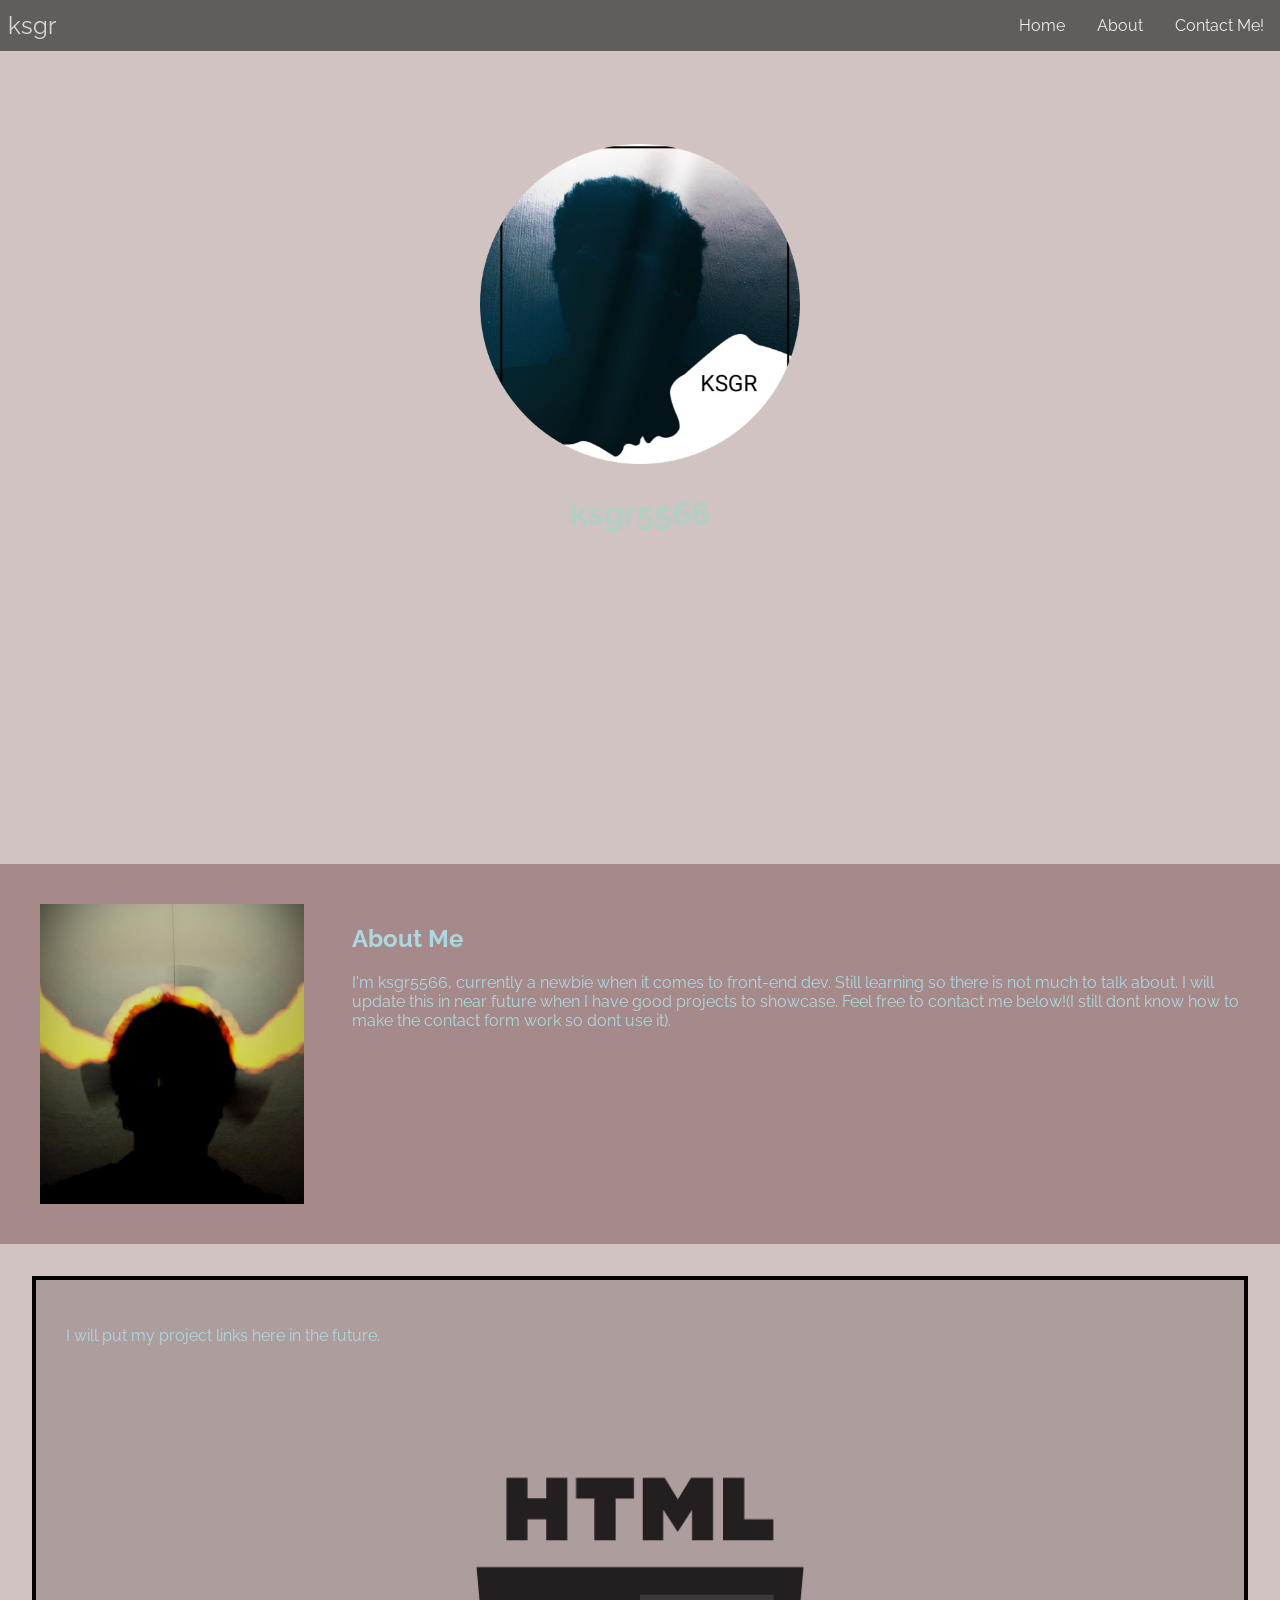
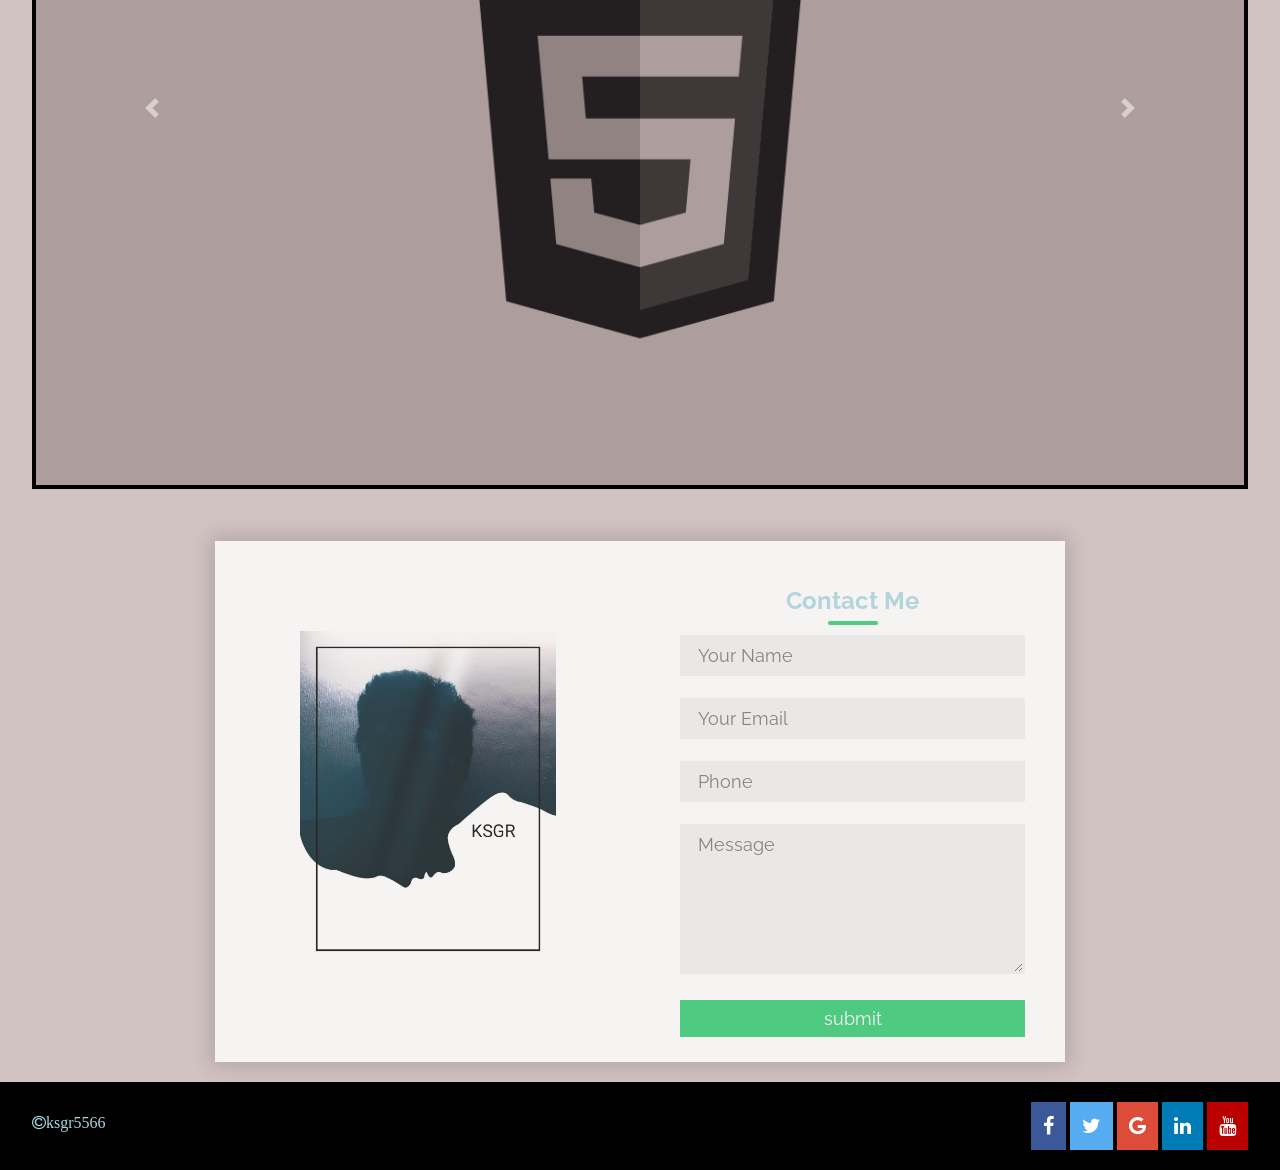
==== index.html @ d41afb36 "Rename project.html to index.html" ====
<!DOCTYPE html>
<html lang="en">
    <head>
        <title>ksgr5566</title>
        <meta http-equiv="content-type" content="text/html; charset=UTF-8"/>
        <meta name="author" content="ksgr5566"/> 
        <meta name="description" content="Personal Website - ksgr5566"/>
        <meta name="viewport" content="width=device-width, initial-scale=1.0"/>
        <link rel="shortcut icon" href="images\ksgr_logo_circle.png" type="image/png"/>
        <link rel="apple-touch-icon" href="images\ksgr_logo_circle.png" type="image/png"/>

        <link rel="stylesheet" href="https://cdnjs.cloudflare.com/ajax/libs/font-awesome/4.7.0/css/font-awesome.min.css">
        <link rel="stylesheet" href="css\contactform.css"/>
        <link rel="stylesheet" href="css\carousel_bootstrap.css"/>
        <link rel="stylesheet" href="css\style.css"/>
        
        
    </head>


    <body>

    <!--background video-->

        <video autoplay muted loop id="myVideo">
            <source src="animated_baackground.mp4" type="video/mp4">
        </video>

    <!--navigation bar-->

        <nav class="navigation-bar">
            <div class="brand-title">ksgr</div>
            <a href="#" class="toggle-button">
                <span class="bar"></span>
                <span class="bar"></span>
                <span class="bar"></span>
            </a>
            <div class="navbar-links">
                <ul>
                    <li><a href="#home-page">Home</a></li>
                    <li><a href="#about">About</a></li>
                    <li><a href="#contact">Contact Me!</a></li>
                </ul>
            </div>
        </nav>


    <!--home page-->  

        <div id="home-page">  
            <img src="images\ksgr_logo_circle.png"/>
            <div><h1>ksgr5566</h1></div>
        </div>


    <!--about part-->

        <section id="about">
            <img src="images\ksgr_pic-2.jpeg"/>
            <aside>
                <h2>About Me</h2>
                <p>I'm ksgr5566, currently a newbie when it comes to front-end dev. Still learning so there is not much to talk about.
                    I will update this in near future when I have good projects to showcase. Feel free to contact me below!(I still dont
                    know how to make the contact form work so dont use it).
                </p>
            </aside>
        </section>


    <!--carousel part-->

        <section id="carousel">
            <p>I will put my project links here in the future.</p>
            <div id="carouselExampleControls" class="carousel">
                <div class="carousel-inner">
                    
                    <div class="carousel-item active">
                        <img class="carousel-img" alt="First slide" src="images\html5_logo.png">
                    </div>
                    
                    <div class="carousel-item">
                        <img class="carousel-img" alt="Second slide" src="images\css3_logo.png">
                    </div>
                    
                    <div class="carousel-item">
                        <img class="carousel-img" alt="Third slide" src="images\js_logo.png">
                    </div>

                </div>
                
                <a id="carouselPrev" class="carousel-control-prev" href="#carouselExampleControls" role="button">
                    <span class="carousel-control-prev-icon" aria-hidden="true"></span>
                    <span class="sr-only">Previous</span>
                </a>
                <a id="carouselNext" class="carousel-control-next" href="#carouselExampleControls" role="button">
                    <span class="carousel-control-next-icon" aria-hidden="true"></span>
                    <span class="sr-only">Next</span>
                </a>

            </div>
        </section>


    <!--Contact Form-->

        <div class="container" id="contact">
            <div class="contact-box">
                <div class="left"><img src="images\ksgr_log.jpeg"/></div>
                <form class="right">
                    <h2>Contact Me</h2>
                    <input type="text" class="field" placeholder="Your Name">
                    <input type="email" class="field" placeholder="Your Email">
                    <input type="tel" class="field" placeholder="Phone">
                    <textarea placeholder="Message" class="field"></textarea>
                    <input type="submit" class="btn" value="submit">
                </form>
            </div>
        </div>


    <!--Sticky Footer-->

        <footer class="icon-bar">
            <i class="fa fa-copyright" aria-hidden="true">ksgr5566</i>
            <div>
                <a href="https://www.facebook.com/" class="facebook" target="_blank"><i class="fa fa-facebook"></i></a> 
                <a href="https://www.twitter.com/" class="twitter" target="_blank"><i class="fa fa-twitter"></i></a> 
                <a href="https://www.google.com/" class="google" target="_blank"><i class="fa fa-google"></i></a> 
                <a href="https://www.linkedin.com/" class="linkedin" target="_blank"><i class="fa fa-linkedin"></i></a>
                <a href="https://www.youtube.com/" class="youtube" target="_blank"><i class="fa fa-youtube"></i></a>
            </div>
        </footer>


        
        <script type="text/javascript" src="js\script.js"></script>
        <script type="text/javascript" src="js\carousel_bootstrap.js"></script>
        
    </body>
</html>
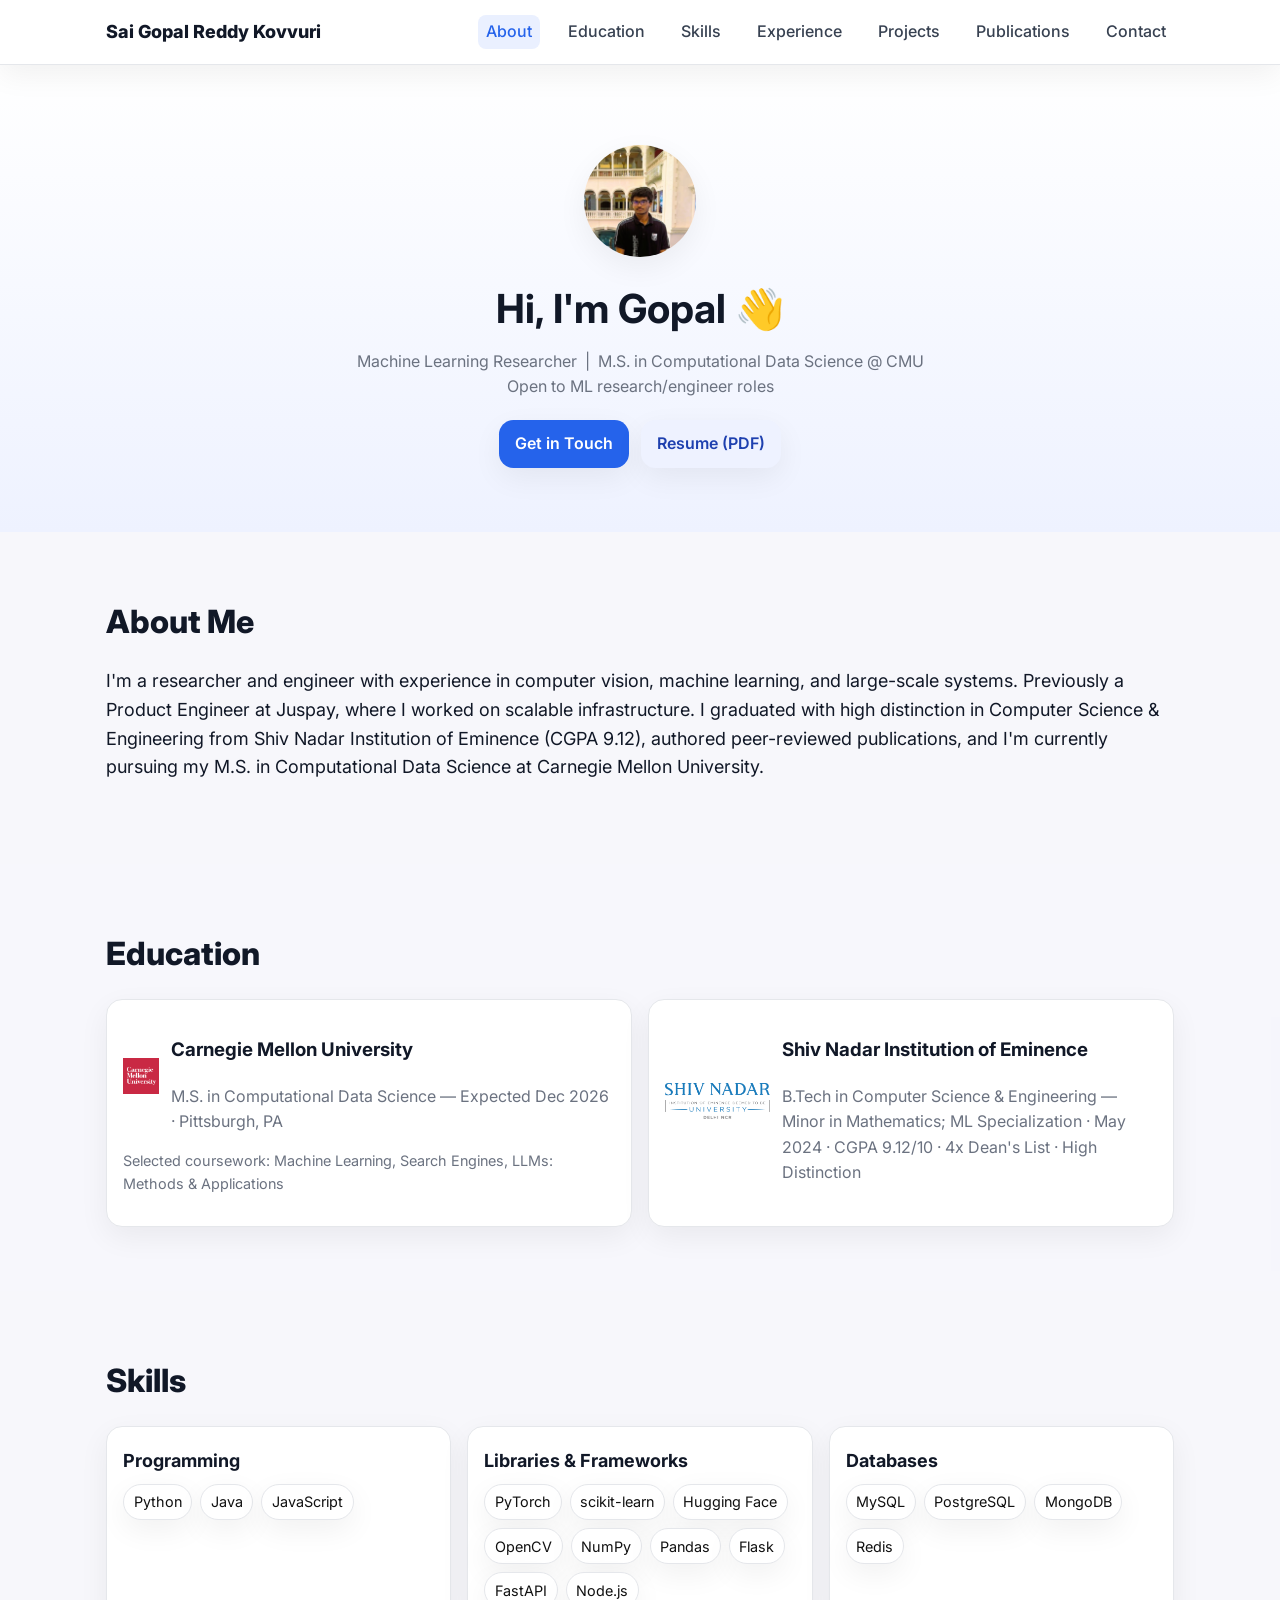
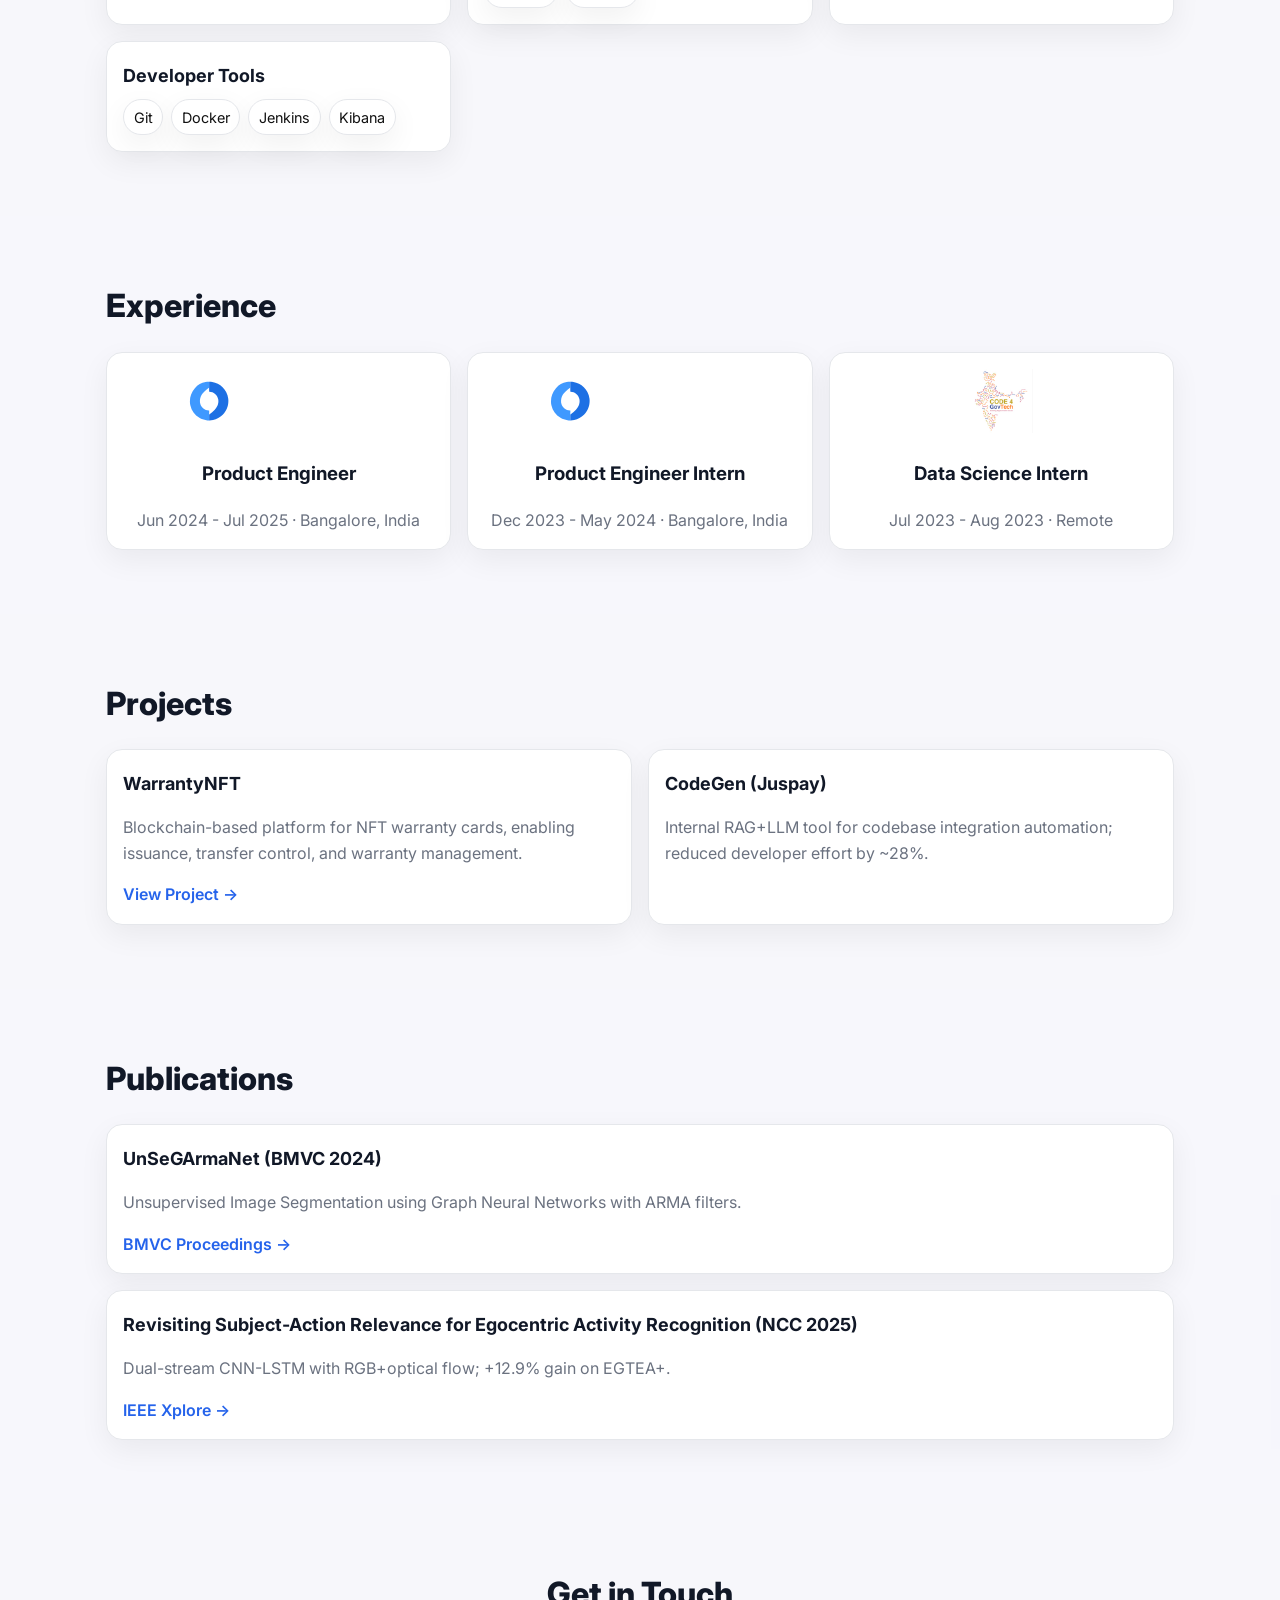
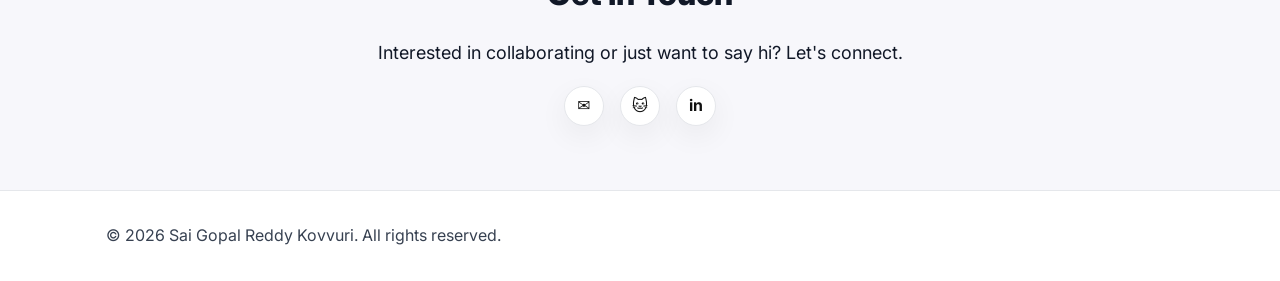
==== commit 05590537: "Init" ====
--- a/index.html
+++ b/index.html
@@ -1,140 +1,220 @@
-<!DOCTYPE html>
+<!doctype html>
 <html lang="en">
-    <head>
-        <title>ksgr5566</title>
-        <meta http-equiv="content-type" content="text/html; charset=UTF-8"/>
-        <meta name="author" content="ksgr5566"/> 
-        <meta name="description" content="Personal Website - ksgr5566"/>
-        <meta name="viewport" content="width=device-width, initial-scale=1.0"/>
-        <link rel="shortcut icon" href="images\ksgr_logo_circle.png" type="image/png"/>
-        <link rel="apple-touch-icon" href="images\ksgr_logo_circle.png" type="image/png"/>
-
-        <link rel="stylesheet" href="https://cdnjs.cloudflare.com/ajax/libs/font-awesome/4.7.0/css/font-awesome.min.css">
-        <link rel="stylesheet" href="css\contactform.css"/>
-        <link rel="stylesheet" href="css\carousel_bootstrap.css"/>
-        <link rel="stylesheet" href="css\style.css"/>
-        
-        
-    </head>
-
-
-    <body>
-
-    <!--background video-->
-
-        <video autoplay muted loop id="myVideo">
-            <source src="animated_baackground.mp4" type="video/mp4">
-        </video>
-
-    <!--navigation bar-->
-
-        <nav class="navigation-bar">
-            <div class="brand-title">ksgr</div>
-            <a href="#" class="toggle-button">
-                <span class="bar"></span>
-                <span class="bar"></span>
-                <span class="bar"></span>
-            </a>
-            <div class="navbar-links">
-                <ul>
-                    <li><a href="#home-page">Home</a></li>
-                    <li><a href="#about">About</a></li>
-                    <li><a href="#contact">Contact Me!</a></li>
-                </ul>
-            </div>
+  <head>
+    <meta charset="utf-8" />
+    <meta name="viewport" content="width=device-width, initial-scale=1" />
+    <title>Sai Gopal Reddy Kovvuri — ML Researcher</title>
+    <meta name="description" content="Portfolio of Sai Gopal Reddy Kovvuri — Machine Learning Researcher at CMU." />
+    <link rel="preconnect" href="https://fonts.googleapis.com">
+    <link rel="preconnect" href="https://fonts.gstatic.com" crossorigin>
+    <link href="https://fonts.googleapis.com/css2?family=Inter:wght@400;500;600;700;800&display=swap" rel="stylesheet">
+    <link rel="stylesheet" href="styles.css" />
+    <script defer src="script.js"></script>
+  </head>
+  <body>
+    <header class="site-header">
+      <div class="container header-inner">
+        <div class="brand">Sai Gopal Reddy Kovvuri</div>
+        <button class="burger" id="burger" aria-label="Toggle navigation" aria-expanded="false">
+          <span></span><span></span><span></span>
+        </button>
+        <nav id="nav" class="nav">
+          <a href="#about" class="nav-link">About</a>
+          <a href="#education" class="nav-link">Education</a>
+          <a href="#skills" class="nav-link">Skills</a>
+          <a href="#experience" class="nav-link">Experience</a>
+          <a href="#projects" class="nav-link">Projects</a>
+          <a href="#publications" class="nav-link">Publications</a>
+          <a href="#contact" class="nav-link">Contact</a>
         </nav>
-
-
-    <!--home page-->  
-
-        <div id="home-page">  
-            <img src="images\ksgr_logo_circle.png"/>
-            <div><h1>ksgr5566</h1></div>
-        </div>
-
-
-    <!--about part-->
-
-        <section id="about">
-            <img src="images\ksgr_pic-2.jpeg"/>
-            <aside>
-                <h2>About Me</h2>
-                <p>I'm ksgr5566, currently a newbie when it comes to front-end dev. Still learning so there is not much to talk about.
-                    I will update this in near future when I have good projects to showcase. Feel free to contact me below!(I still dont
-                    know how to make the contact form work so dont use it).
-                </p>
-            </aside>
-        </section>
-
-
-    <!--carousel part-->
-
-        <section id="carousel">
-            <p>I will put my project links here in the future.</p>
-            <div id="carouselExampleControls" class="carousel">
-                <div class="carousel-inner">
-                    
-                    <div class="carousel-item active">
-                        <img class="carousel-img" alt="First slide" src="images\html5_logo.png">
-                    </div>
-                    
-                    <div class="carousel-item">
-                        <img class="carousel-img" alt="Second slide" src="images\css3_logo.png">
-                    </div>
-                    
-                    <div class="carousel-item">
-                        <img class="carousel-img" alt="Third slide" src="images\js_logo.png">
-                    </div>
-
+      </div>
+    </header>
+
+    <main>
+      <!-- Hero -->
+      <section class="hero">
+        <div class="container hero-inner">
+          <img src="assets/profile.png" alt="Profile photo" class="avatar reveal" />
+          <h1 class="title reveal">Hi, I'm Gopal 👋</h1>
+          <p class="subtitle reveal">
+            Machine Learning Researcher &nbsp;|&nbsp; M.S. in Computational Data Science @ CMU<br />
+            Open to ML research/engineer roles
+          </p>
+          <div class="hero-actions reveal">
+            <a class="btn" href="#contact">Get in Touch</a>
+            <a class="btn btn-ghost" href="assets/resume.pdf" target="_blank" rel="noopener">Resume (PDF)</a>
+          </div>
+        </div>
+      </section>
+
+      <!-- About -->
+      <section id="about" class="section">
+        <div class="container">
+          <h2 class="section-title reveal">About Me</h2>
+          <p class="lead reveal">
+            I'm a researcher and engineer with experience in computer vision, machine learning, and large-scale systems.
+            Previously a Product Engineer at Juspay, where I worked on scalable infrastructure.
+            I graduated with high distinction in Computer Science & Engineering from Shiv Nadar Institution of Eminence (CGPA 9.12),
+            authored peer-reviewed publications, and I'm currently pursuing my M.S. in Computational Data Science at Carnegie Mellon University.
+          </p>
+        </div>
+      </section>
+
+      <!-- Education -->
+      <section id="education" class="section alt">
+        <div class="container">
+          <h2 class="section-title reveal">Education</h2>
+          <div class="grid two reveal">
+            <div class="card">
+              <div class="card-head with-logo">
+                <img class="logo" src="assets/cmu-logo.png" alt="Carnegie Mellon University logo" />
+                <div>
+                  <h3>Carnegie Mellon University</h3>
+                  <div class="muted">M.S. in Computational Data Science — Expected Dec 2026 · Pittsburgh, PA</div>
                 </div>
-                
-                <a id="carouselPrev" class="carousel-control-prev" href="#carouselExampleControls" role="button">
-                    <span class="carousel-control-prev-icon" aria-hidden="true"></span>
-                    <span class="sr-only">Previous</span>
-                </a>
-                <a id="carouselNext" class="carousel-control-next" href="#carouselExampleControls" role="button">
-                    <span class="carousel-control-next-icon" aria-hidden="true"></span>
-                    <span class="sr-only">Next</span>
-                </a>
-
-            </div>
-        </section>
-
-
-    <!--Contact Form-->
-
-        <div class="container" id="contact">
-            <div class="contact-box">
-                <div class="left"><img src="images\ksgr_log.jpeg"/></div>
-                <form class="right">
-                    <h2>Contact Me</h2>
-                    <input type="text" class="field" placeholder="Your Name">
-                    <input type="email" class="field" placeholder="Your Email">
-                    <input type="tel" class="field" placeholder="Phone">
-                    <textarea placeholder="Message" class="field"></textarea>
-                    <input type="submit" class="btn" value="submit">
-                </form>
-            </div>
-        </div>
-
-
-    <!--Sticky Footer-->
-
-        <footer class="icon-bar">
-            <i class="fa fa-copyright" aria-hidden="true">ksgr5566</i>
-            <div>
-                <a href="https://www.facebook.com/" class="facebook" target="_blank"><i class="fa fa-facebook"></i></a> 
-                <a href="https://www.twitter.com/" class="twitter" target="_blank"><i class="fa fa-twitter"></i></a> 
-                <a href="https://www.google.com/" class="google" target="_blank"><i class="fa fa-google"></i></a> 
-                <a href="https://www.linkedin.com/" class="linkedin" target="_blank"><i class="fa fa-linkedin"></i></a>
-                <a href="https://www.youtube.com/" class="youtube" target="_blank"><i class="fa fa-youtube"></i></a>
-            </div>
-        </footer>
-
-
-        
-        <script type="text/javascript" src="js\script.js"></script>
-        <script type="text/javascript" src="js\carousel_bootstrap.js"></script>
-        
-    </body>
+              </div>
+              <p class="muted small">Selected coursework: Machine Learning, Search Engines, LLMs: Methods & Applications</p>
+            </div>
+
+            <div class="card">
+              <div class="card-head with-logo">
+                <img class="logo" src="assets/snu-logo.png" alt="Shiv Nadar Institution of Eminence logo" />
+                <div>
+                  <h3>Shiv Nadar Institution of Eminence</h3>
+                  <div class="muted">B.Tech in Computer Science & Engineering — Minor in Mathematics; ML Specialization · May 2024 · CGPA 9.12/10 · 4x Dean's List · High Distinction</div>
+                </div>
+              </div>
+            </div>
+          </div>
+        </div>
+      </section>
+
+      <!-- Skills -->
+      <section id="skills" class="section">
+        <div class="container">
+          <h2 class="section-title reveal">Skills</h2>
+          <div class="grid three reveal">
+            <div class="card">
+              <h3 class="card-title">Programming</h3>
+              <div class="badges">
+                <span class="badge">Python</span>
+                <span class="badge">Java</span>
+                <span class="badge">JavaScript</span>
+              </div>
+            </div>
+            <div class="card">
+              <h3 class="card-title">Libraries & Frameworks</h3>
+              <div class="badges">
+                <span class="badge">PyTorch</span>
+                <span class="badge">scikit-learn</span>
+                <span class="badge">Hugging Face</span>
+                <span class="badge">OpenCV</span>
+                <span class="badge">NumPy</span>
+                <span class="badge">Pandas</span>
+                <span class="badge">Flask</span>
+                <span class="badge">FastAPI</span>
+                <span class="badge">Node.js</span>
+              </div>
+            </div>
+            <div class="card">
+              <h3 class="card-title">Databases</h3>
+              <div class="badges">
+                <span class="badge">MySQL</span>
+                <span class="badge">PostgreSQL</span>
+                <span class="badge">MongoDB</span>
+                <span class="badge">Redis</span>
+              </div>
+            </div>
+            <div class="card">
+              <h3 class="card-title">Developer Tools</h3>
+              <div class="badges">
+                <span class="badge">Git</span>
+                <span class="badge">Docker</span>
+                <span class="badge">Jenkins</span>
+                <span class="badge">Kibana</span>
+              </div>
+            </div>
+          </div>
+        </div>
+      </section>
+
+      <!-- Experience -->
+      <section id="experience" class="section alt">
+        <div class="container">
+          <h2 class="section-title reveal">Experience</h2>
+          <div class="grid three reveal">
+            <div class="card centered">
+              <img class="logo lg" src="assets/juspay-logo.svg" alt="Juspay logo" />
+              <h3>Product Engineer</h3>
+              <div class="muted">Jun 2024 - Jul 2025 · Bangalore, India</div>
+            </div>
+            <div class="card centered">
+              <img class="logo lg" src="assets/juspay-logo.svg" alt="Juspay logo" />
+              <h3>Product Engineer Intern</h3>
+              <div class="muted">Dec 2023 - May 2024 · Bangalore, India</div>
+            </div>
+            <div class="card centered">
+              <img class="logo lg" src="assets/c4gt-logo.jpeg" alt="C4GT logo" />
+              <h3>Data Science Intern</h3>
+              <div class="muted">Jul 2023 - Aug 2023 · Remote</div>
+            </div>
+          </div>
+        </div>
+      </section>
+
+      <!-- Projects -->
+      <section id="projects" class="section">
+        <div class="container">
+          <h2 class="section-title reveal">Projects</h2>
+          <div class="grid two reveal">
+            <div class="card">
+              <h3 class="card-title">WarrantyNFT</h3>
+              <p class="muted">Blockchain-based platform for NFT warranty cards, enabling issuance, transfer control, and warranty management.</p>
+              <a class="link" href="#" target="_blank" rel="noopener">View Project →</a>
+            </div>
+            <div class="card">
+              <h3 class="card-title">CodeGen (Juspay)</h3>
+              <p class="muted">Internal RAG+LLM tool for codebase integration automation; reduced developer effort by ~28%.</p>
+            </div>
+          </div>
+        </div>
+      </section>
+
+      <!-- Publications -->
+      <section id="publications" class="section alt">
+        <div class="container">
+          <h2 class="section-title reveal">Publications</h2>
+          <div class="stack reveal">
+            <div class="card">
+              <h3 class="card-title">UnSeGArmaNet (BMVC 2024)</h3>
+              <p class="muted">Unsupervised Image Segmentation using Graph Neural Networks with ARMA filters.</p>
+              <a class="link" href="https://bmvc2024.org/proceedings/922" target="_blank" rel="noopener">BMVC Proceedings →</a>
+            </div>
+            <div class="card">
+              <h3 class="card-title">Revisiting Subject-Action Relevance for Egocentric Activity Recognition (NCC 2025)</h3>
+              <p class="muted">Dual-stream CNN-LSTM with RGB+optical flow; +12.9% gain on EGTEA+.</p>
+              <a class="link" href="https://ieeexplore.ieee.org/abstract/document/10983639" target="_blank" rel="noopener">IEEE Xplore →</a>
+            </div>
+          </div>
+        </div>
+      </section>
+
+      <!-- Contact -->
+      <section id="contact" class="section">
+        <div class="container centered">
+          <h2 class="section-title reveal">Get in Touch</h2>
+          <p class="lead reveal">Interested in collaborating or just want to say hi? Let's connect.</p>
+          <div class="icons reveal">
+            <a class="icon" href="mailto:saigopak@andrew.cmu.edu" aria-label="Email">✉️</a>
+            <a class="icon" href="https://github.com/ksgr5566" target="_blank" rel="noopener" aria-label="GitHub">🐱</a>
+            <a class="icon" href="https://linkedin.com/in/sai-gopal-reddy-kovvuri" target="_blank" rel="noopener" aria-label="LinkedIn">in</a>
+          </div>
+        </div>
+      </section>
+    </main>
+
+    <footer class="site-footer">
+      <div class="container">© <span id="year"></span> Sai Gopal Reddy Kovvuri. All rights reserved.</div>
+    </footer>
+  </body>
 </html>
--- a/styles.css
+++ b/styles.css
@@ -0,0 +1,129 @@
+/* ---------- Base ---------- */
+:root{
+  --bg: #f7f7fb;
+  --card: #ffffff;
+  --text: #111827;
+  --muted: #6b7280;
+  --brand: #2563eb;
+  --brand-700:#1d4ed8;
+  --border:#e5e7eb;
+  --shadow: 0 10px 30px rgba(2,6,23,.06);
+}
+
+*{box-sizing:border-box}
+html,body{margin:0;padding:0}
+html{scroll-behavior:smooth}
+body{
+  font-family: 'Inter', ui-sans-serif, system-ui, -apple-system, Segoe UI, Roboto, Arial, 'Noto Sans', 'Apple Color Emoji','Segoe UI Emoji';
+  color:var(--text);
+  background:var(--bg);
+  line-height:1.6;
+}
+
+/* ---------- Layout ---------- */
+.container{width:100%;max-width:1100px;margin:0 auto;padding:0 1rem}
+.section{padding:4rem 0}
+.section.alt{background:#f0f4ff2e}
+.section-title{font-size:2rem;font-weight:800;margin:0 0 1.25rem}
+.lead{font-size:1.125rem}
+.small{font-size:.9rem}
+
+/* ---------- Header ---------- */
+.site-header{
+  position:sticky;top:0;z-index:50;
+  background:#fff;border-bottom:1px solid var(--border);box-shadow:var(--shadow)
+}
+.header-inner{display:flex;align-items:center;justify-content:space-between;height:64px}
+.brand{font-weight:800;font-size:1.125rem}
+.nav{display:flex;gap:1.25rem;align-items:center}
+.nav-link{
+  text-decoration:none;color:#374151;font-weight:500;padding:.25rem .5rem;border-radius:.5rem
+}
+.nav-link:hover{color:var(--brand)}
+.nav-link.active{color:var(--brand);background:#eaf0ff}
+
+/* Burger */
+.burger{display:none;flex-direction:column;gap:5px;background:none;border:0;padding:6px;cursor:pointer}
+.burger span{width:22px;height:2px;background:#111;border-radius:2px;display:block}
+
+@media (max-width: 800px){
+  .burger{display:flex}
+  .nav{
+    position:fixed;inset:64px 0 auto 0;background:#fff;border-bottom:1px solid var(--border);
+    display:none;flex-direction:column;padding:1rem
+  }
+  .nav.open{display:flex}
+}
+
+/* ---------- Hero ---------- */
+.hero{
+  background:linear-gradient(180deg,#fff, #eef2ff);
+  padding:5rem 0 4rem;
+  text-align:center;
+}
+.title{font-size:2.5rem;margin:.75rem 0 .5rem}
+.subtitle{color:var(--muted);max-width:680px;margin:0 auto 1.25rem}
+.hero-actions{display:flex;gap:.75rem;justify-content:center;flex-wrap:wrap}
+
+/* ---------- Buttons ---------- */
+.btn{
+  display:inline-flex;align-items:center;justify-content:center;
+  padding:.7rem 1rem;border-radius:.9rem;
+  background:var(--brand);color:#fff;text-decoration:none;font-weight:600;
+  box-shadow:var(--shadow)
+}
+.btn:hover{background:var(--brand-700)}
+.btn-ghost{background:#eef2ff;color:#1e40af}
+.btn-ghost:hover{background:#e0e7ff}
+
+/* ---------- Cards, grids ---------- */
+.card{
+  background:var(--card);border:1px solid var(--border);border-radius:1rem;padding:1rem;
+  box-shadow:var(--shadow)
+}
+.card-head{display:flex;align-items:center;justify-content:space-between;margin-bottom:.75rem}
+.card-title{margin:.25rem 0 .5rem;font-size:1.125rem}
+.with-logo{gap:.75rem}
+.logo{height:36px;width:auto;opacity:.9}
+.logo.lg{height:64px}
+.centered{text-align:center}
+.grid{display:grid;gap:1rem}
+.grid.two{grid-template-columns:repeat(2,minmax(0,1fr))}
+.grid.three{grid-template-columns:repeat(3,minmax(0,1fr))}
+.stack{display:flex;flex-direction:column;gap:1rem}
+
+@media (max-width: 900px){
+  .grid.two{grid-template-columns:1fr}
+  .grid.three{grid-template-columns:1fr}
+}
+
+.badges{display:flex;flex-wrap:wrap;gap:.5rem}
+.badge{
+  border:1px solid var(--border);background:#fff;color:#111;
+  padding:.35rem .6rem;border-radius:999px;font-size:.9rem;box-shadow:var(--shadow)
+}
+
+.link{color:var(--brand);text-decoration:none;font-weight:600}
+.link:hover{text-decoration:underline}
+.muted{color:var(--muted)}
+
+/* ---------- Avatar ---------- */
+.avatar{
+  width:112px;height:112px;border-radius:50%;object-fit:cover;box-shadow:var(--shadow)
+}
+
+/* ---------- Icons (contact) ---------- */
+.icons{display:flex;gap:1rem;justify-content:center}
+.icon{
+  width:40px;height:40px;border-radius:50%;display:inline-flex;align-items:center;justify-content:center;
+  background:#fff;border:1px solid var(--border);text-decoration:none;font-weight:700;color:#111;
+  box-shadow:var(--shadow)
+}
+.icon:hover{background:#f3f4f6}
+
+/* ---------- Footer ---------- */
+.site-footer{padding:2rem 0;border-top:1px solid var(--border);background:#fff;color:#374151}
+
+/* ---------- Reveal on scroll ---------- */
+.reveal{opacity:0;transform:translateY(24px);transition:opacity .6s ease, transform .6s ease}
+.reveal-visible{opacity:1;transform:none}
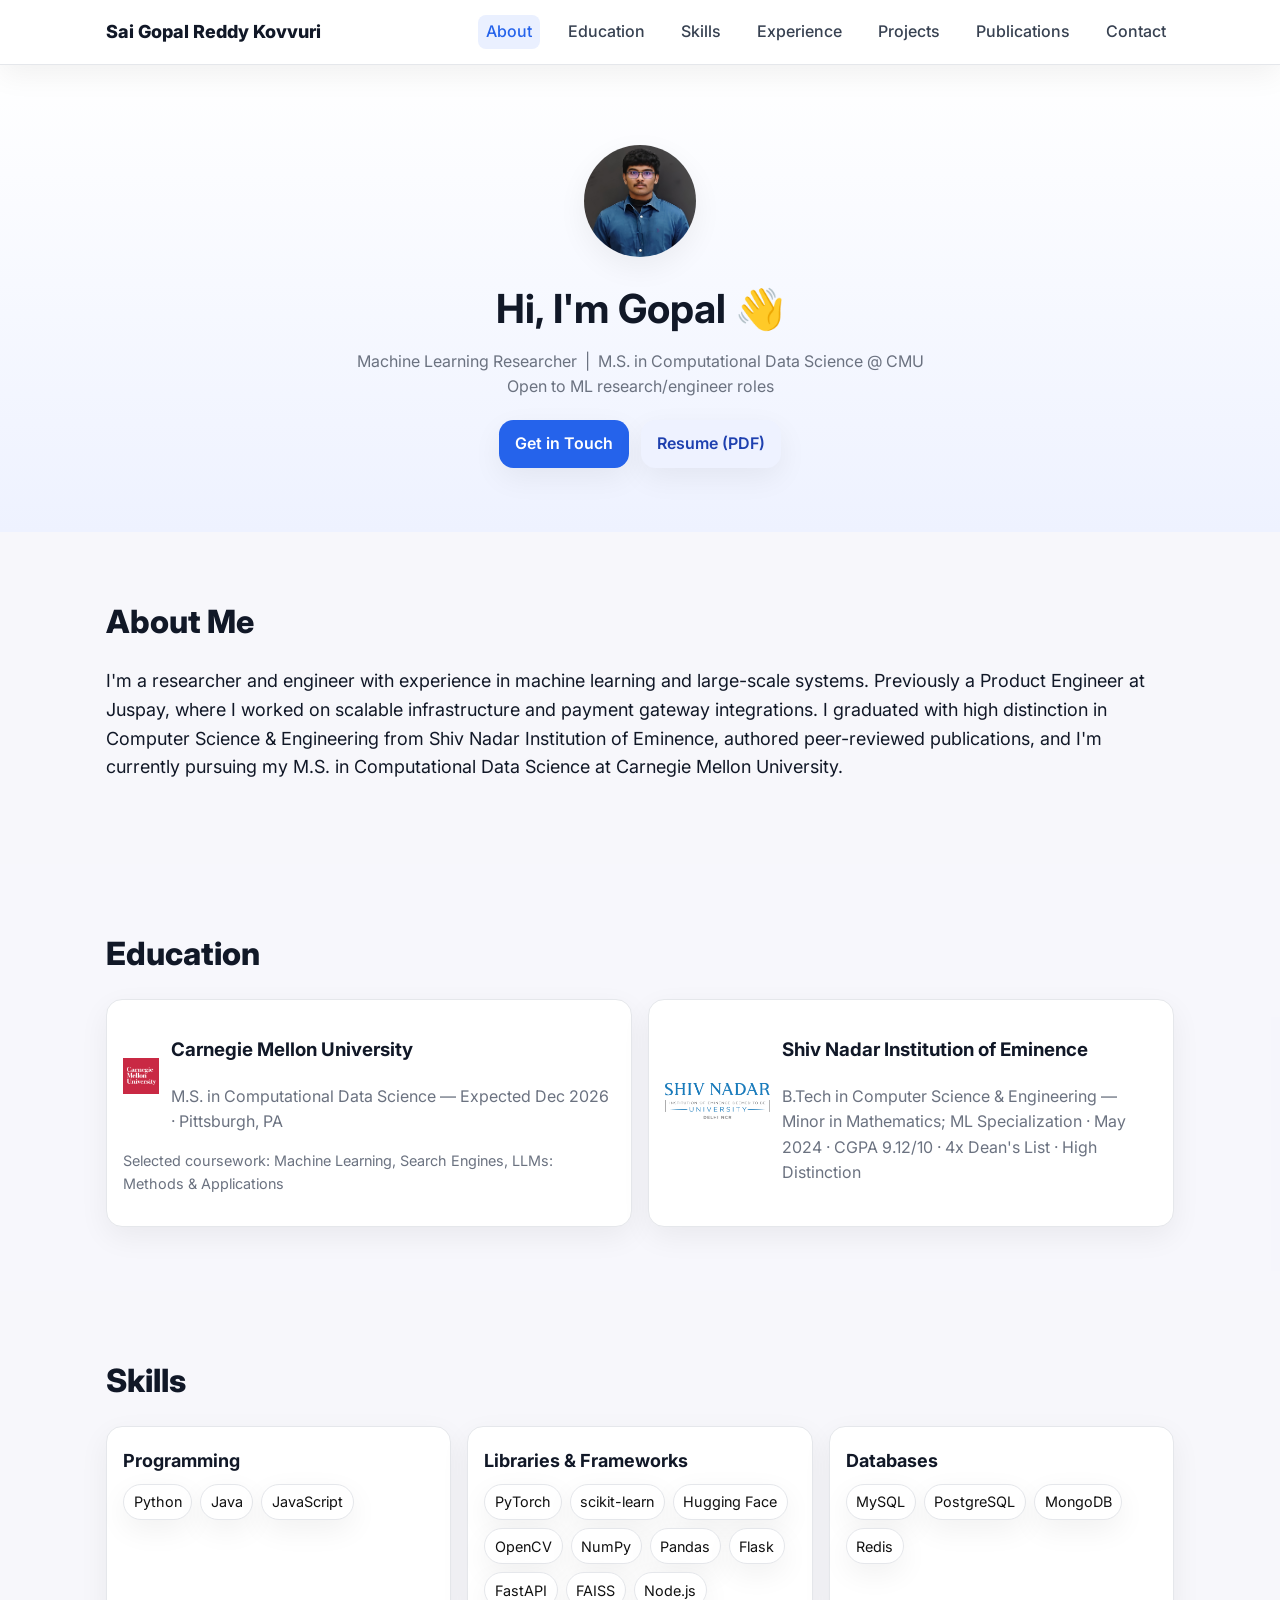
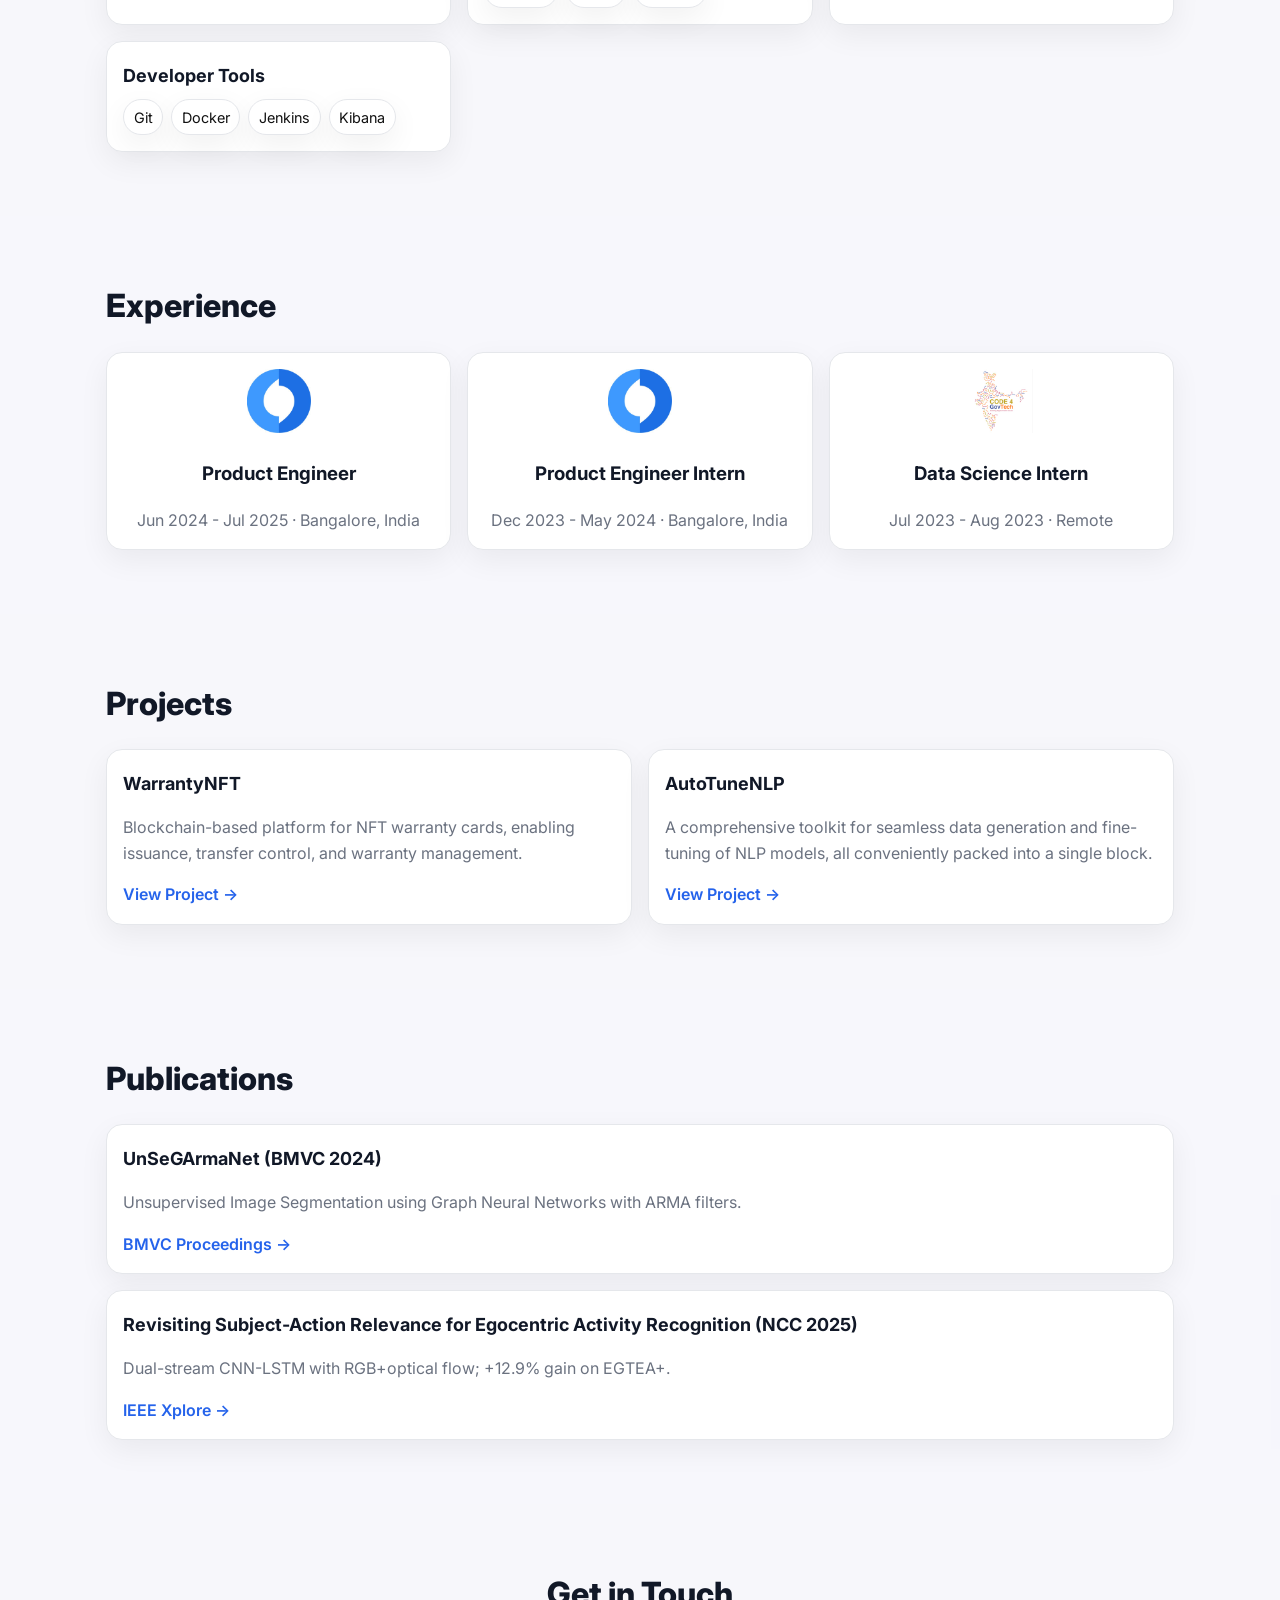
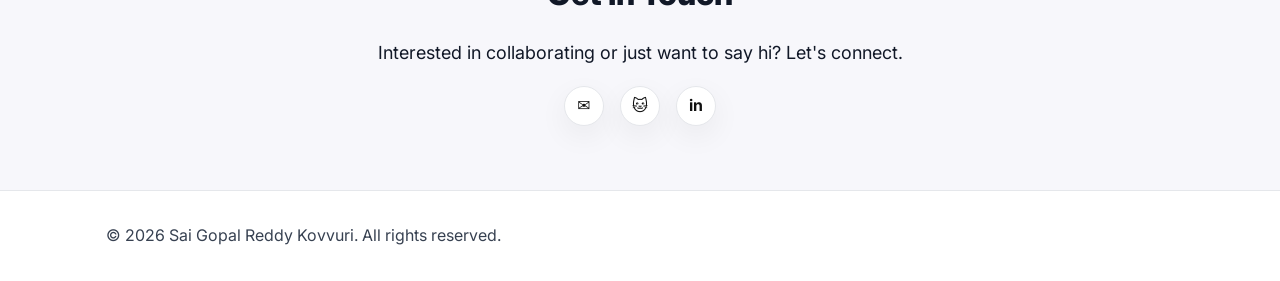
==== commit 38ce15c5: "Init" ====
--- a/index.html
+++ b/index.html
@@ -34,7 +34,7 @@
       <!-- Hero -->
       <section class="hero">
         <div class="container hero-inner">
-          <img src="assets/profile.png" alt="Profile photo" class="avatar reveal" />
+          <img src="assets/profile.jpg" alt="Profile photo" class="avatar reveal" />
           <h1 class="title reveal">Hi, I'm Gopal 👋</h1>
           <p class="subtitle reveal">
             Machine Learning Researcher &nbsp;|&nbsp; M.S. in Computational Data Science @ CMU<br />
@@ -52,9 +52,9 @@
         <div class="container">
           <h2 class="section-title reveal">About Me</h2>
           <p class="lead reveal">
-            I'm a researcher and engineer with experience in computer vision, machine learning, and large-scale systems.
-            Previously a Product Engineer at Juspay, where I worked on scalable infrastructure.
-            I graduated with high distinction in Computer Science & Engineering from Shiv Nadar Institution of Eminence (CGPA 9.12),
+            I'm a researcher and engineer with experience in machine learning and large-scale systems.
+            Previously a Product Engineer at Juspay, where I worked on scalable infrastructure and payment gateway integrations.
+            I graduated with high distinction in Computer Science & Engineering from Shiv Nadar Institution of Eminence,
             authored peer-reviewed publications, and I'm currently pursuing my M.S. in Computational Data Science at Carnegie Mellon University.
           </p>
         </div>
@@ -113,6 +113,7 @@
                 <span class="badge">Pandas</span>
                 <span class="badge">Flask</span>
                 <span class="badge">FastAPI</span>
+                <span class="badge">FAISS</span>
                 <span class="badge">Node.js</span>
               </div>
             </div>
@@ -144,12 +145,12 @@
           <h2 class="section-title reveal">Experience</h2>
           <div class="grid three reveal">
             <div class="card centered">
-              <img class="logo lg" src="assets/juspay-logo.svg" alt="Juspay logo" />
+              <img class="logo lg" src="assets/juspay-logo.jpeg" alt="Juspay logo" />
               <h3>Product Engineer</h3>
               <div class="muted">Jun 2024 - Jul 2025 · Bangalore, India</div>
             </div>
             <div class="card centered">
-              <img class="logo lg" src="assets/juspay-logo.svg" alt="Juspay logo" />
+              <img class="logo lg" src="assets/juspay-logo.jpeg" alt="Juspay logo" />
               <h3>Product Engineer Intern</h3>
               <div class="muted">Dec 2023 - May 2024 · Bangalore, India</div>
             </div>
@@ -170,11 +171,12 @@
             <div class="card">
               <h3 class="card-title">WarrantyNFT</h3>
               <p class="muted">Blockchain-based platform for NFT warranty cards, enabling issuance, transfer control, and warranty management.</p>
-              <a class="link" href="#" target="_blank" rel="noopener">View Project →</a>
-            </div>
-            <div class="card">
-              <h3 class="card-title">CodeGen (Juspay)</h3>
-              <p class="muted">Internal RAG+LLM tool for codebase integration automation; reduced developer effort by ~28%.</p>
+              <a class="link" href="https://github.com/ksgr5566/Warranty-NFT" target="_blank" rel="noopener">View Project →</a>
+            </div>
+            <div class="card">
+              <h3 class="card-title">AutoTuneNLP</h3>
+              <p class="muted">A comprehensive toolkit for seamless data generation and fine-tuning of NLP models, all conveniently packed into a single block.</p>
+              <a class="link" href="https://github.com/ksgr5566/AutoTuneNLP" target="_blank" rel="noopener">View Project →</a>
             </div>
           </div>
         </div>
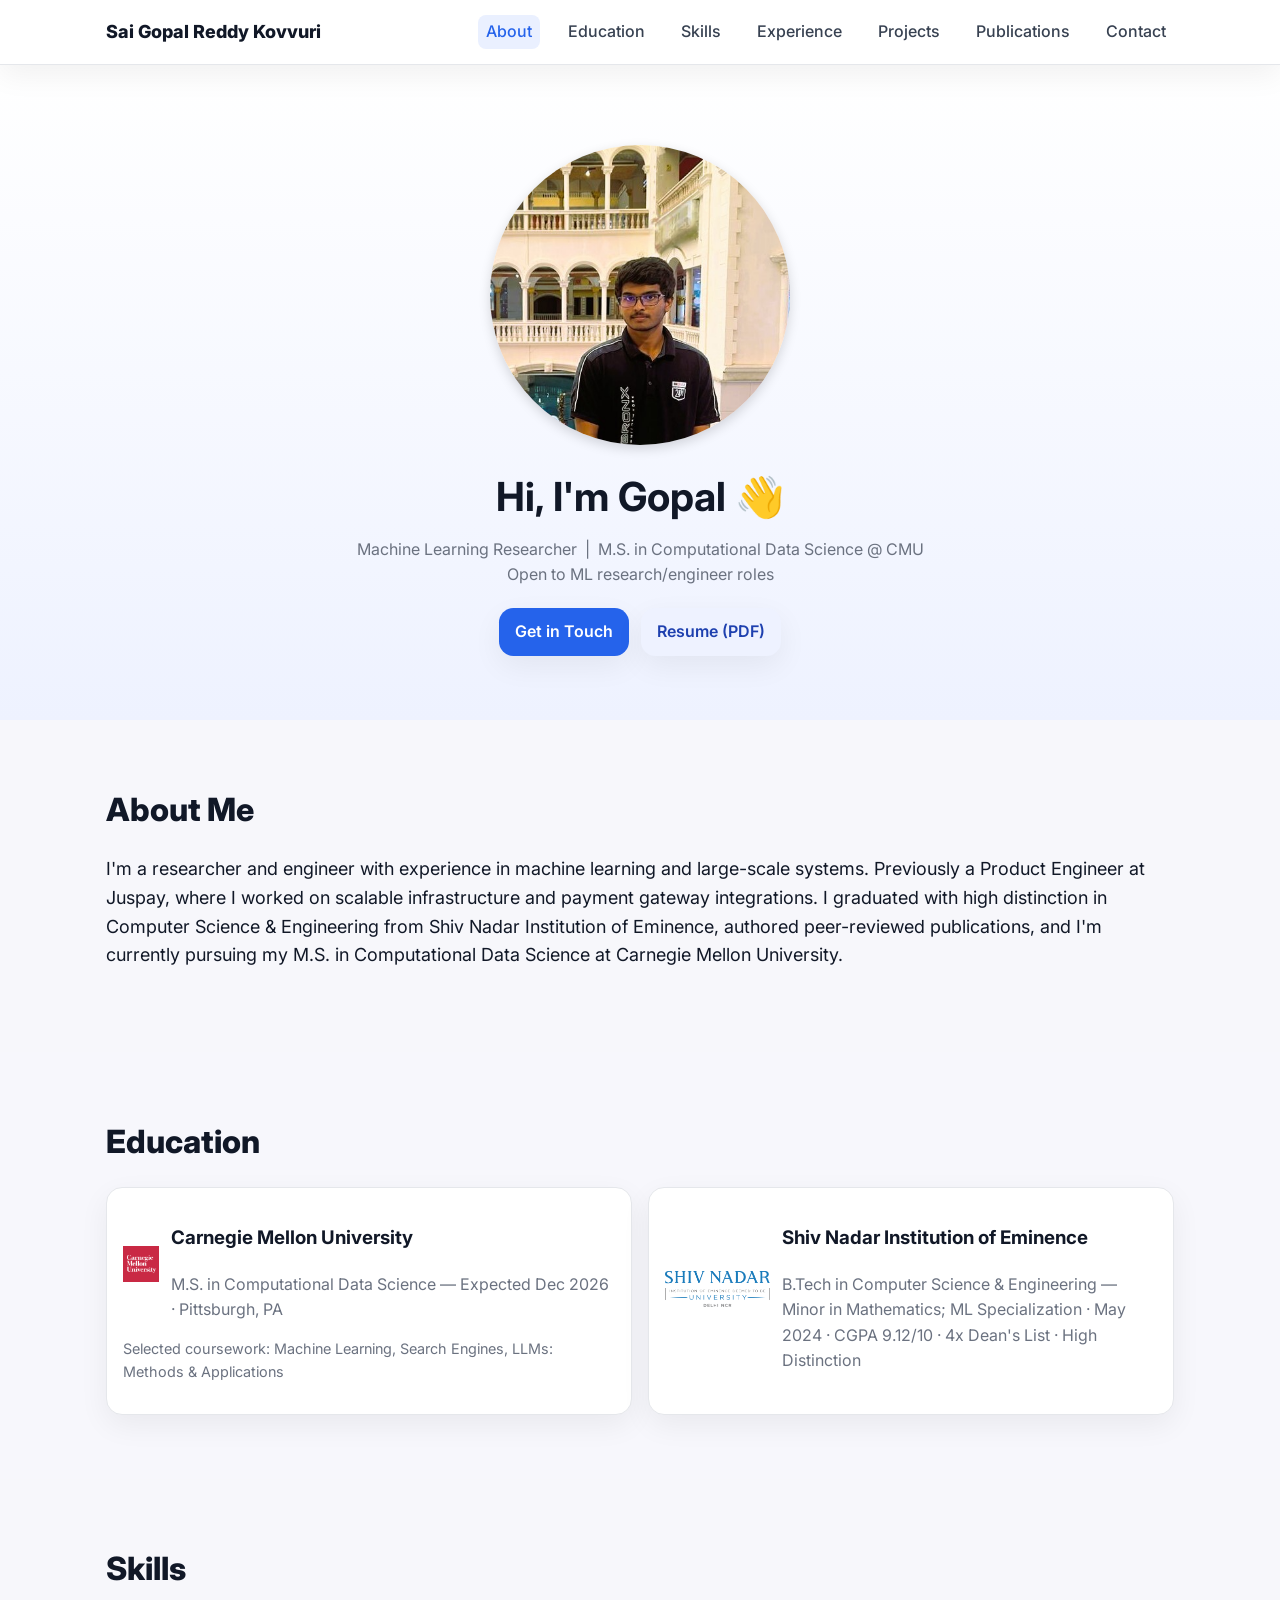
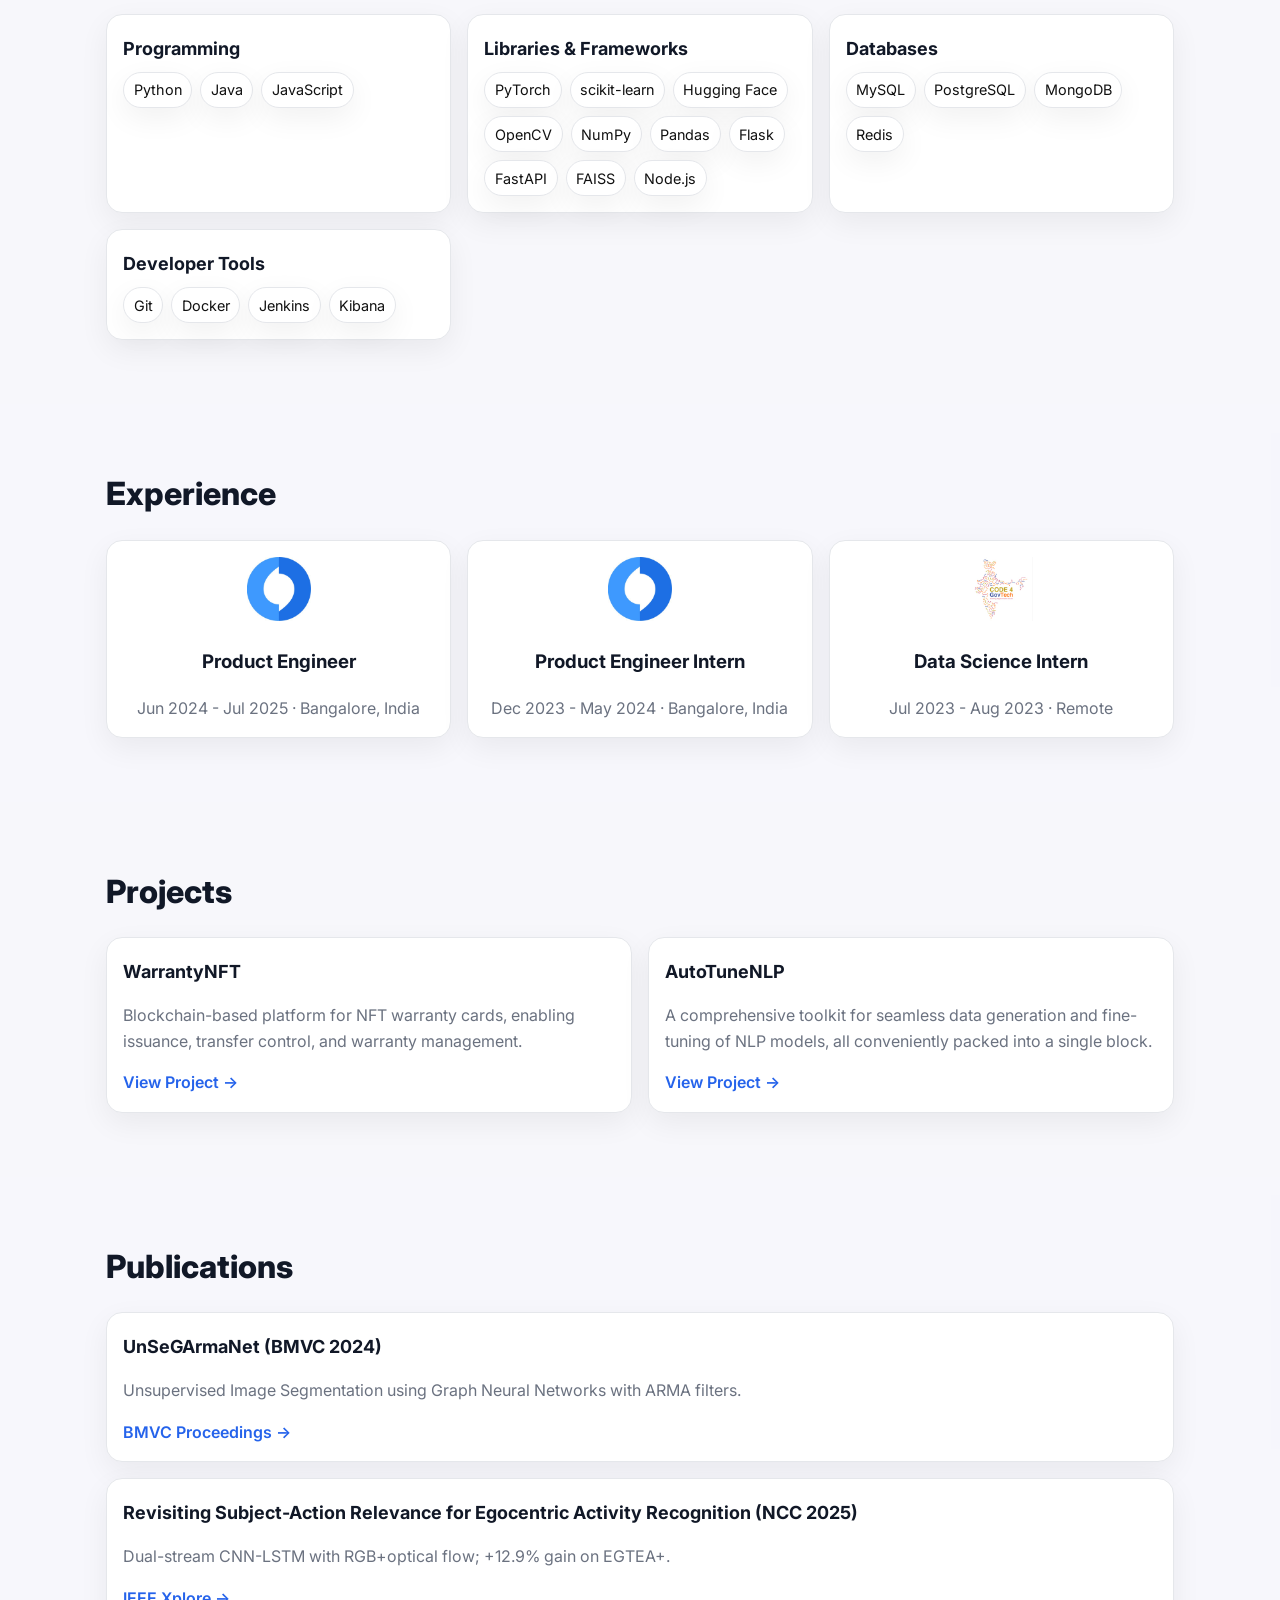
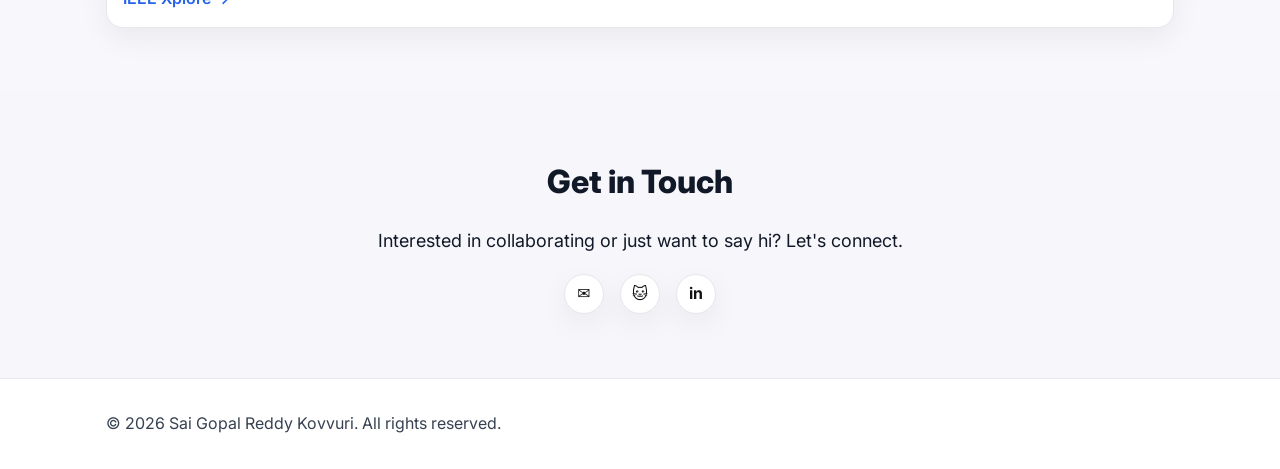
==== commit 9de8251e: "Init" ====
--- a/index.html
+++ b/index.html
@@ -34,7 +34,7 @@
       <!-- Hero -->
       <section class="hero">
         <div class="container hero-inner">
-          <img src="assets/profile.jpg" alt="Profile photo" class="avatar reveal" />
+          <img src="assets/profile.png" alt="Profile photo" class="avatar reveal" />
           <h1 class="title reveal">Hi, I'm Gopal 👋</h1>
           <p class="subtitle reveal">
             Machine Learning Researcher &nbsp;|&nbsp; M.S. in Computational Data Science @ CMU<br />
--- a/styles.css
+++ b/styles.css
@@ -108,8 +108,14 @@
 .muted{color:var(--muted)}
 
 /* ---------- Avatar ---------- */
-.avatar{
-  width:112px;height:112px;border-radius:50%;object-fit:cover;box-shadow:var(--shadow)
+
+
+.avatar {
+  width: 300px;  
+  height: 300px;
+  object-fit: cover; 
+  border-radius: 50%;
+  box-shadow: 0 4px 12px rgba(0,0,0,0.15);
 }
 
 /* ---------- Icons (contact) ---------- */
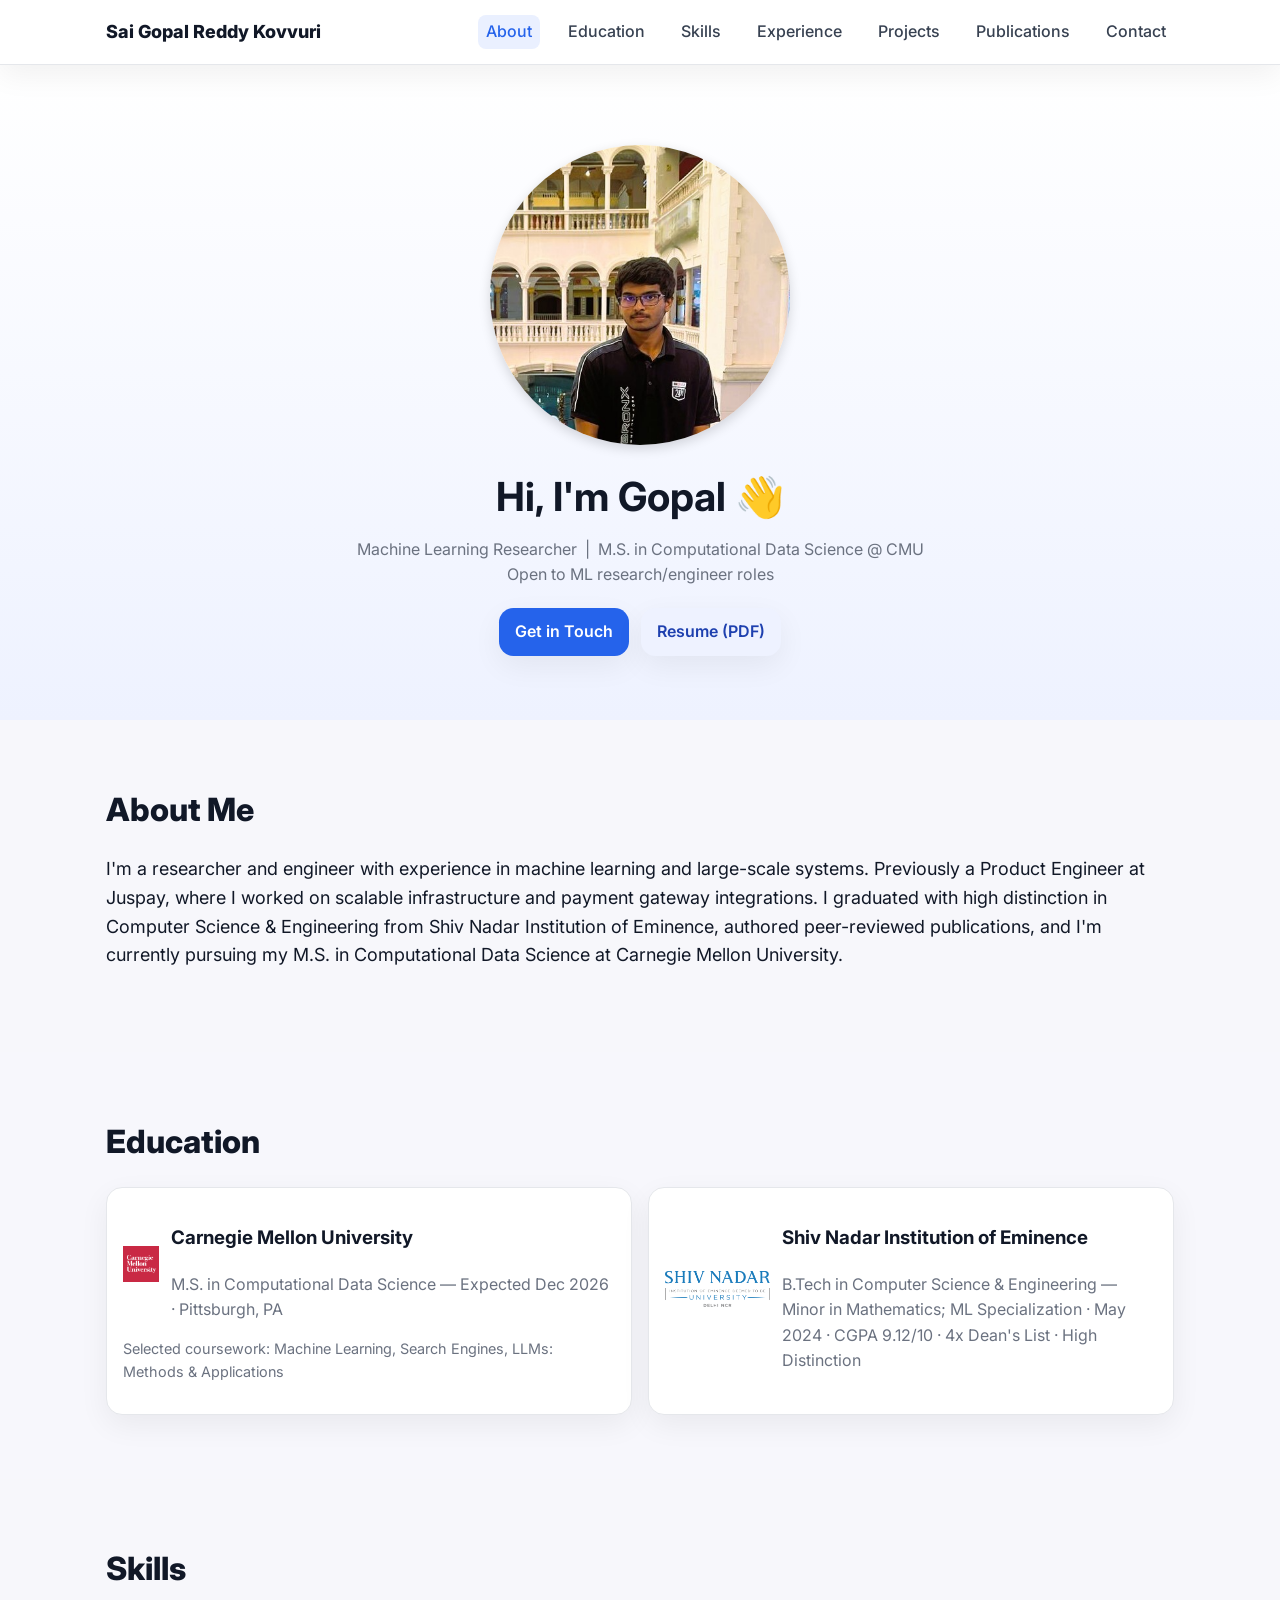
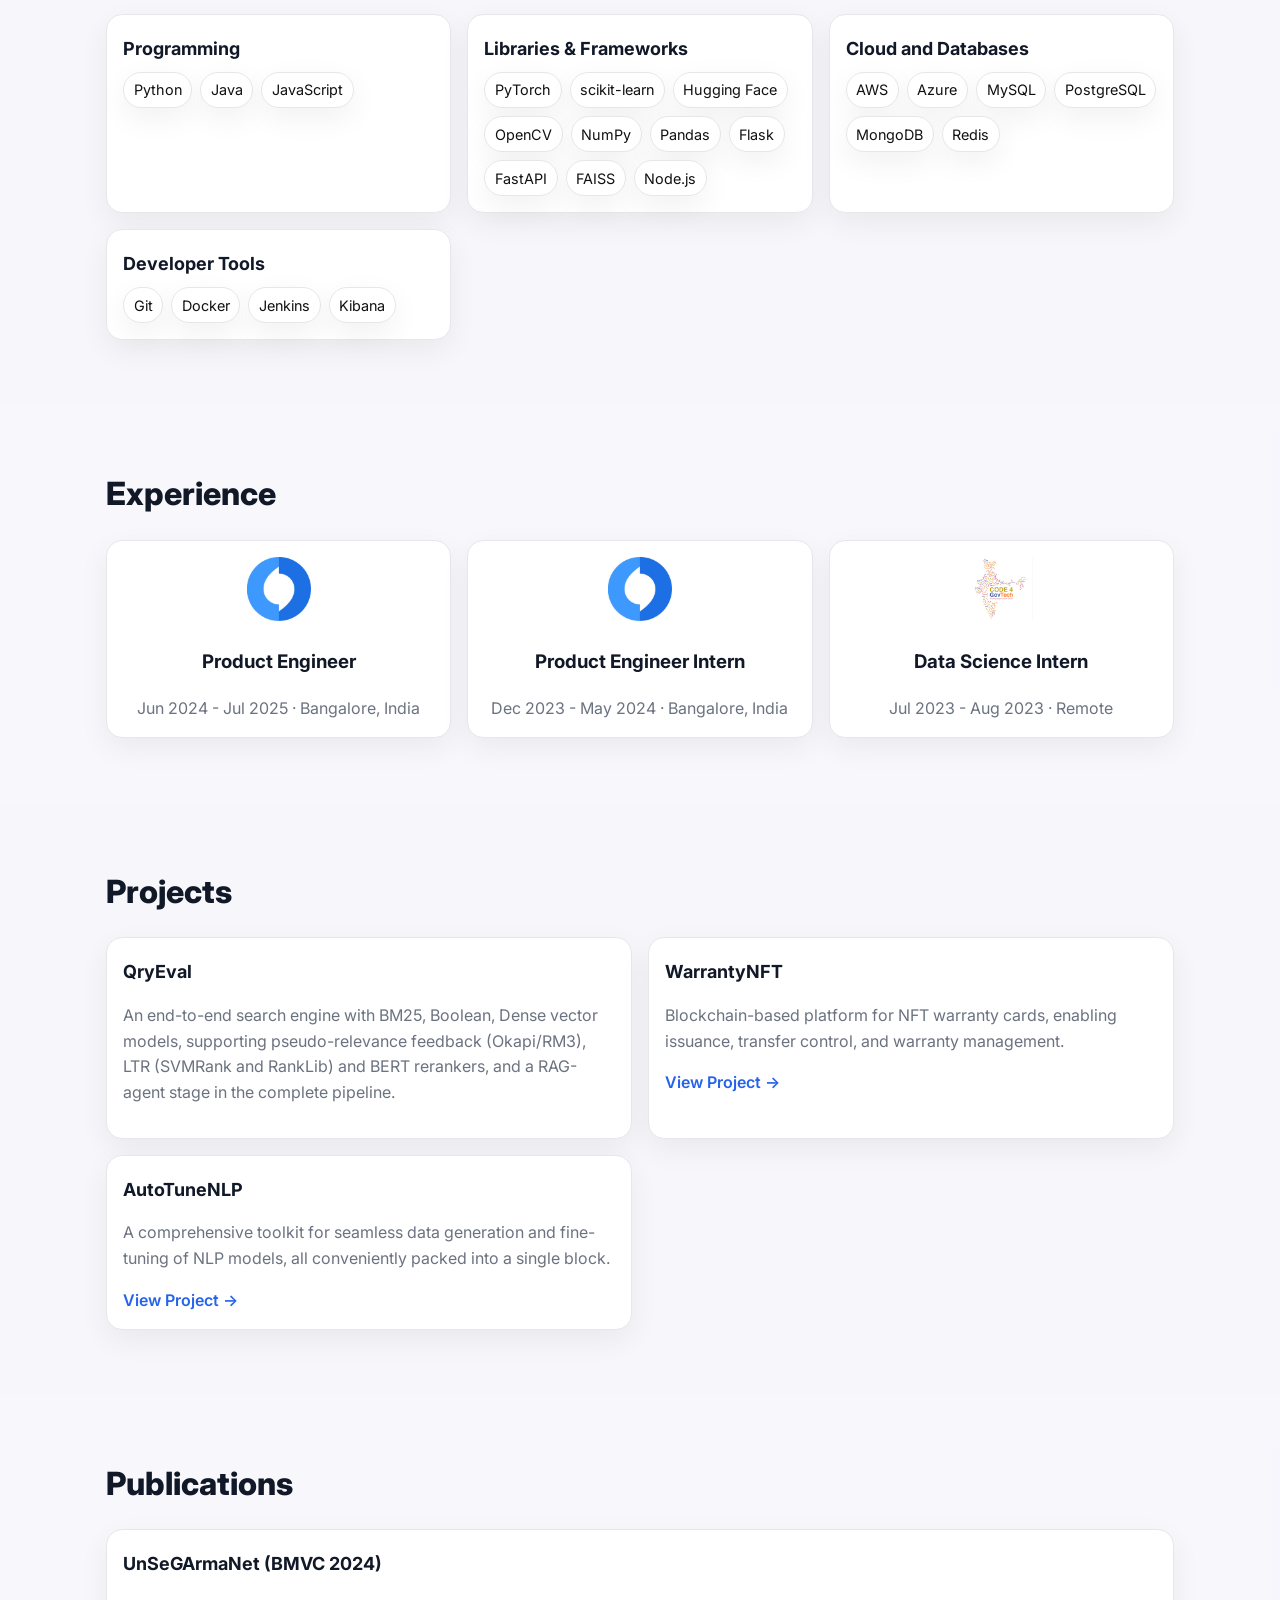
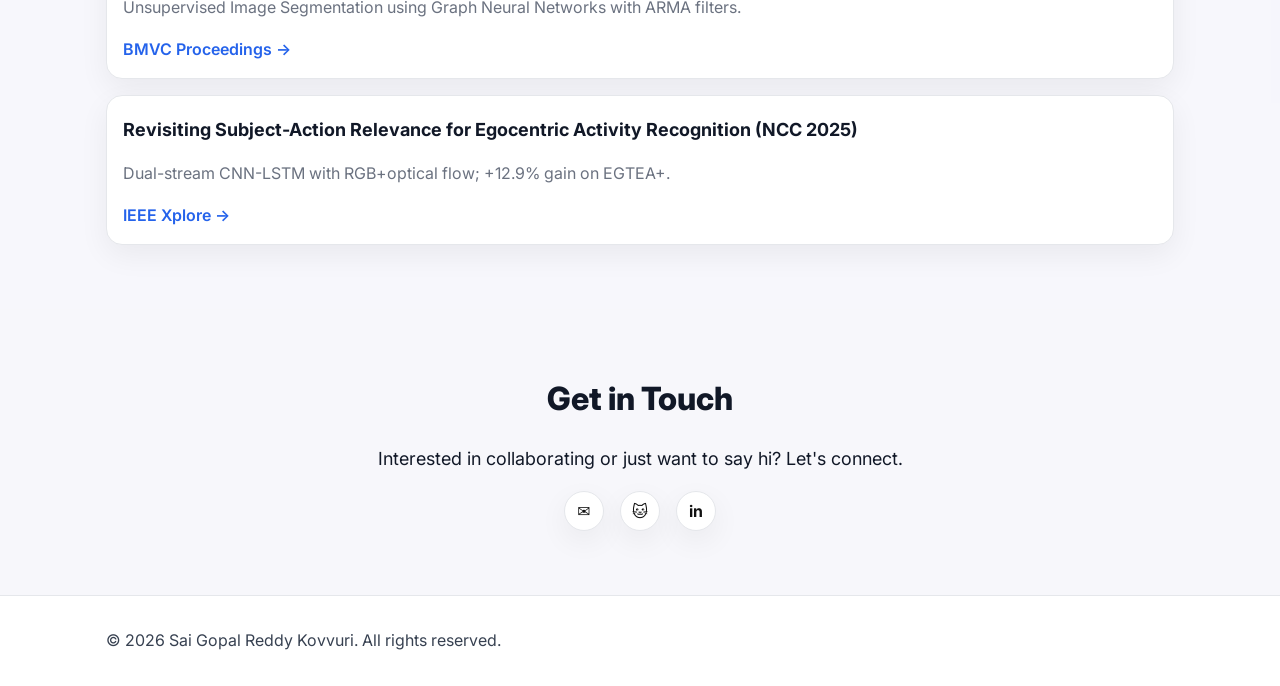
==== commit cb538f57: "Update" ====
--- a/index.html
+++ b/index.html
@@ -118,8 +118,10 @@
               </div>
             </div>
             <div class="card">
-              <h3 class="card-title">Databases</h3>
-              <div class="badges">
+              <h3 class="card-title">Cloud and Databases</h3>
+              <div class="badges">
+                <span class="badge">AWS</span>
+                <span class="badge">Azure</span>
                 <span class="badge">MySQL</span>
                 <span class="badge">PostgreSQL</span>
                 <span class="badge">MongoDB</span>
@@ -168,6 +170,10 @@
         <div class="container">
           <h2 class="section-title reveal">Projects</h2>
           <div class="grid two reveal">
+            <div class="card">
+              <h3 class="card-title">QryEval</h3>
+              <p class="muted">An end-to-end search engine with BM25, Boolean, Dense vector models, supporting pseudo-relevance feedback (Okapi/RM3), LTR (SVMRank and RankLib) and BERT rerankers, and a RAG-agent stage in the complete pipeline.</p>
+            </div>
             <div class="card">
               <h3 class="card-title">WarrantyNFT</h3>
               <p class="muted">Blockchain-based platform for NFT warranty cards, enabling issuance, transfer control, and warranty management.</p>
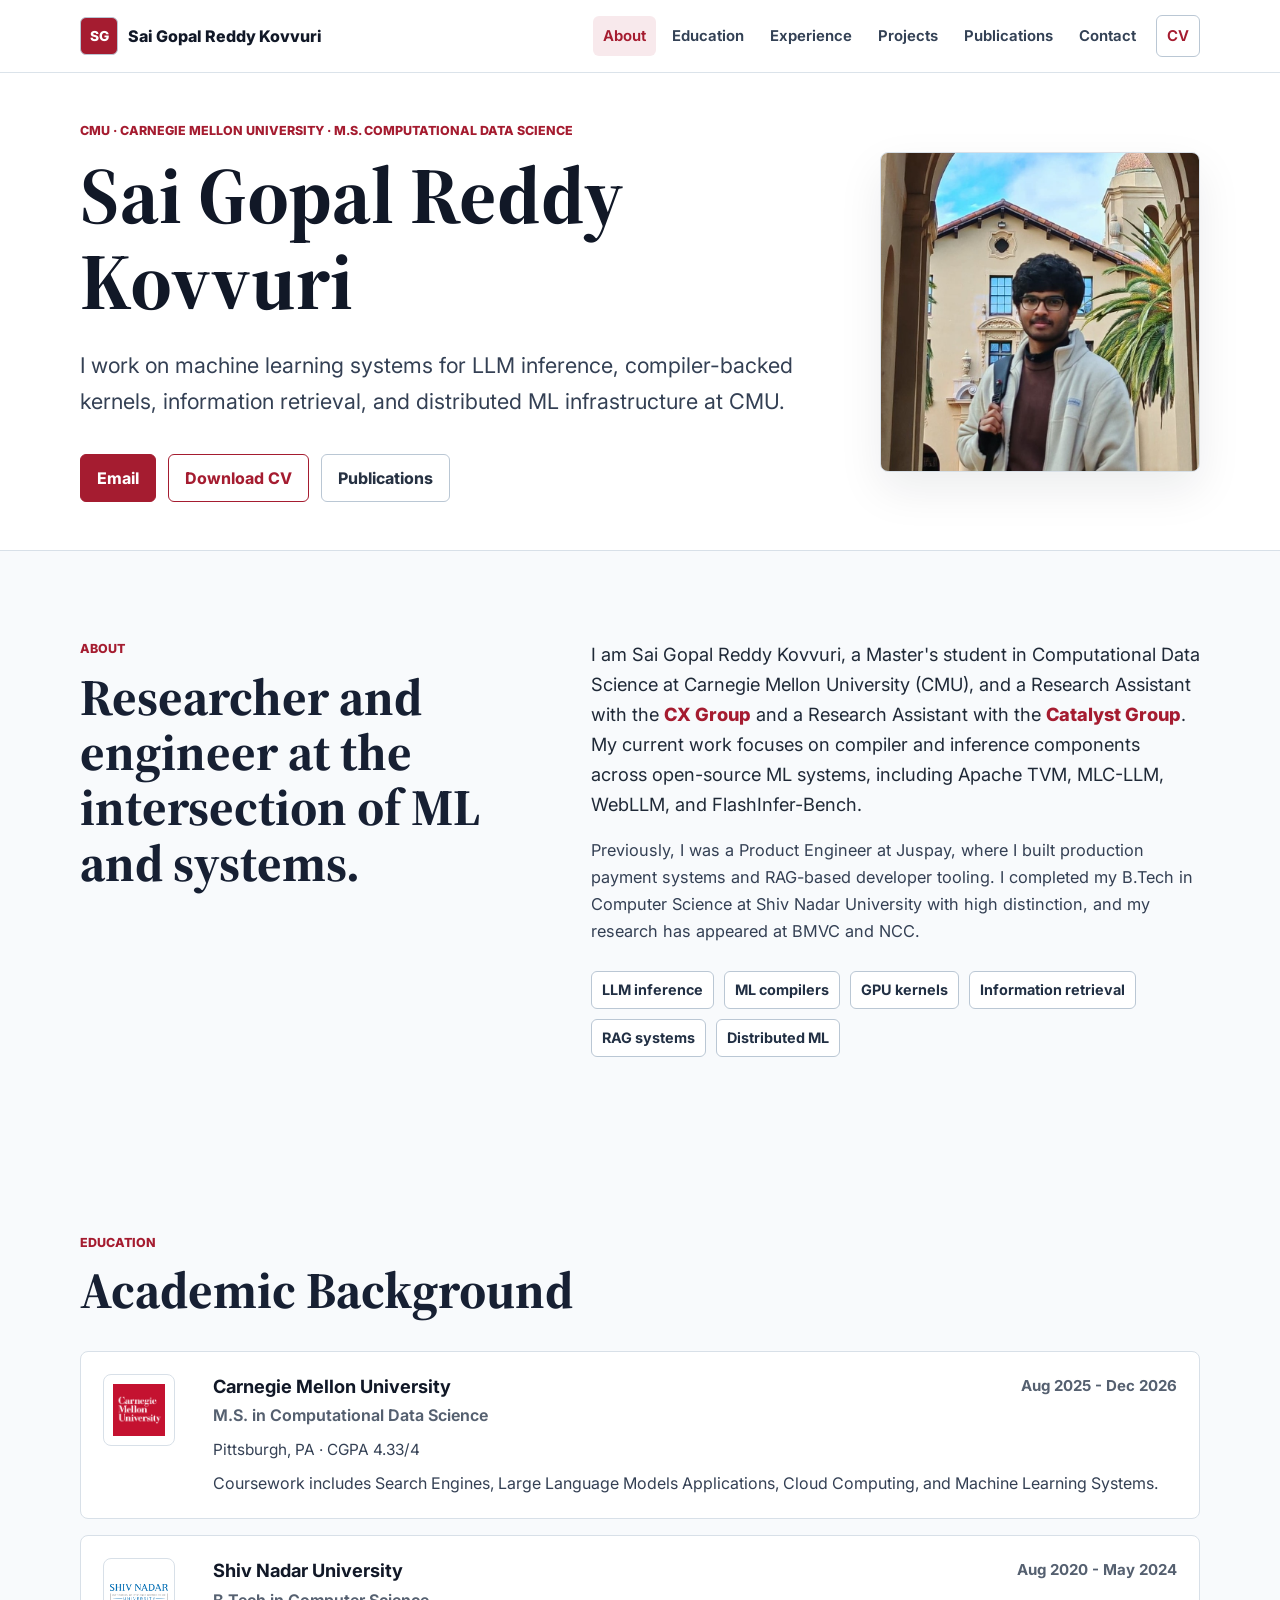
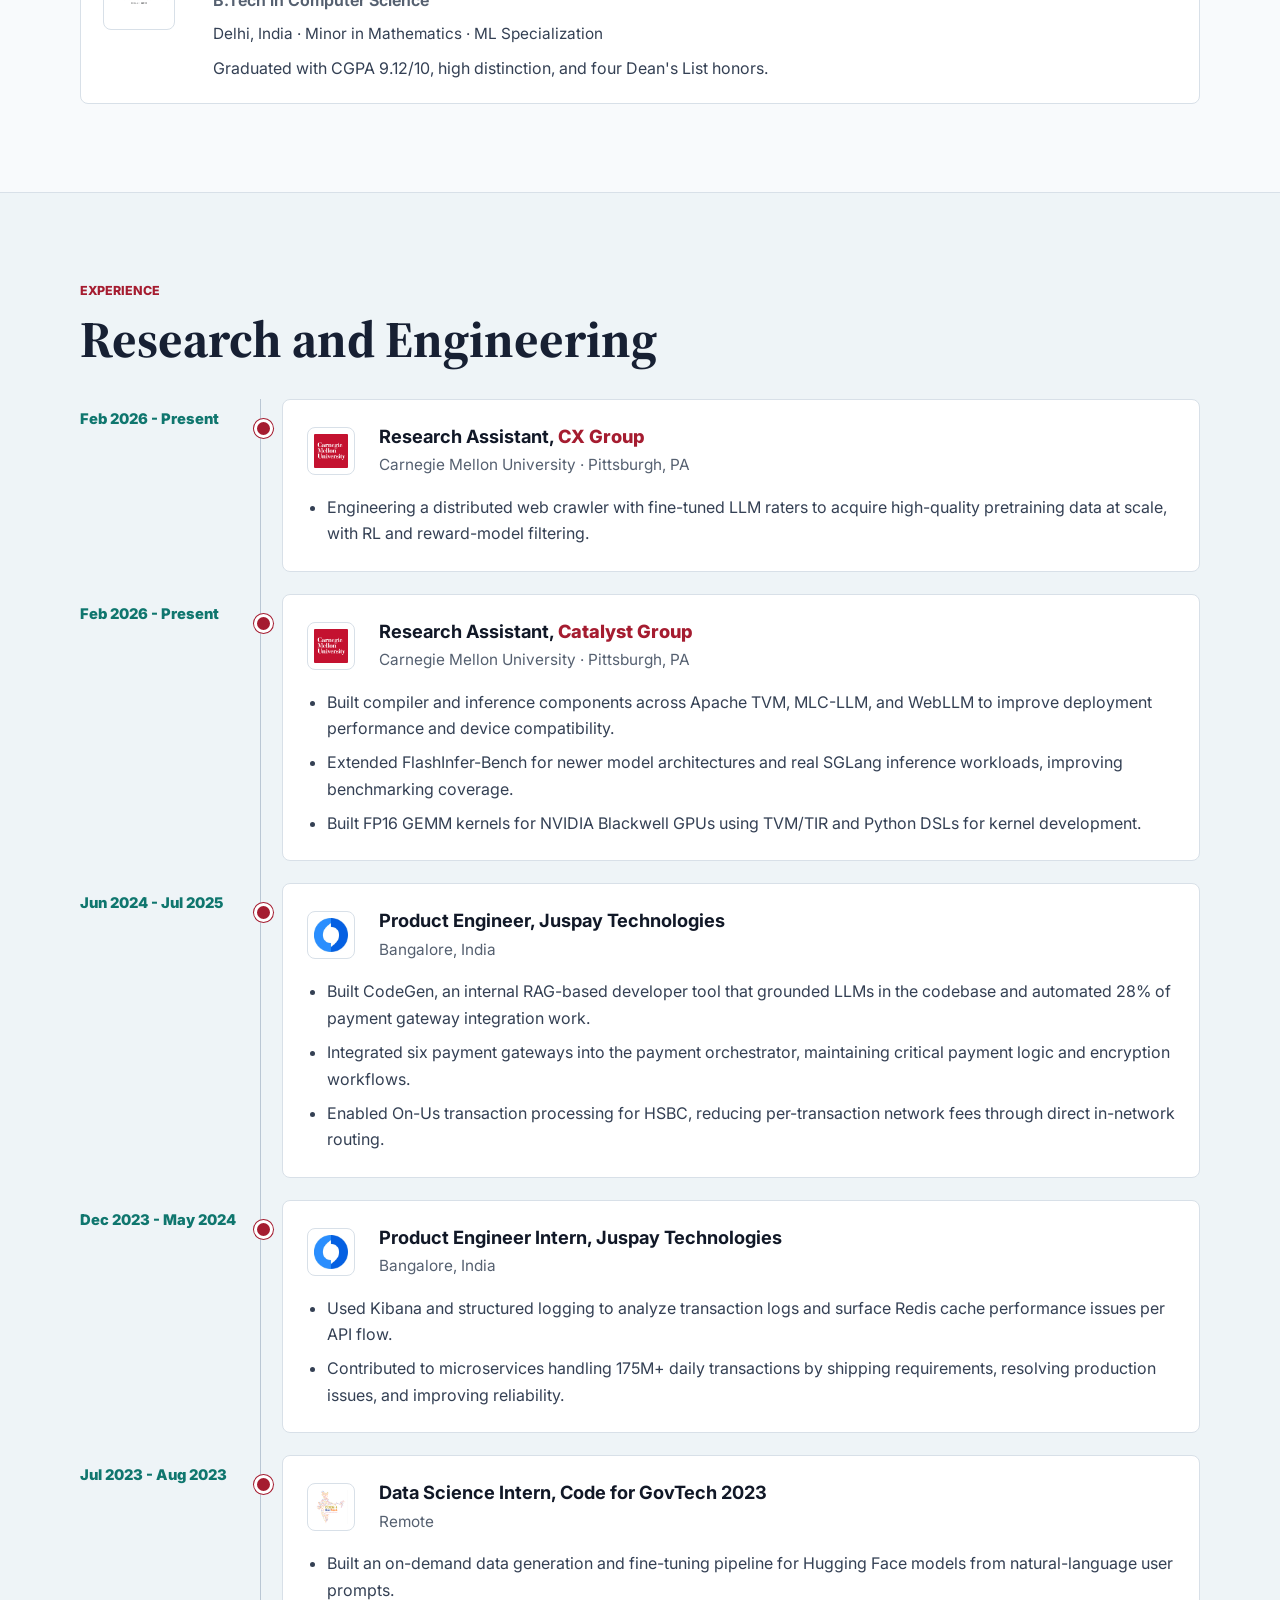
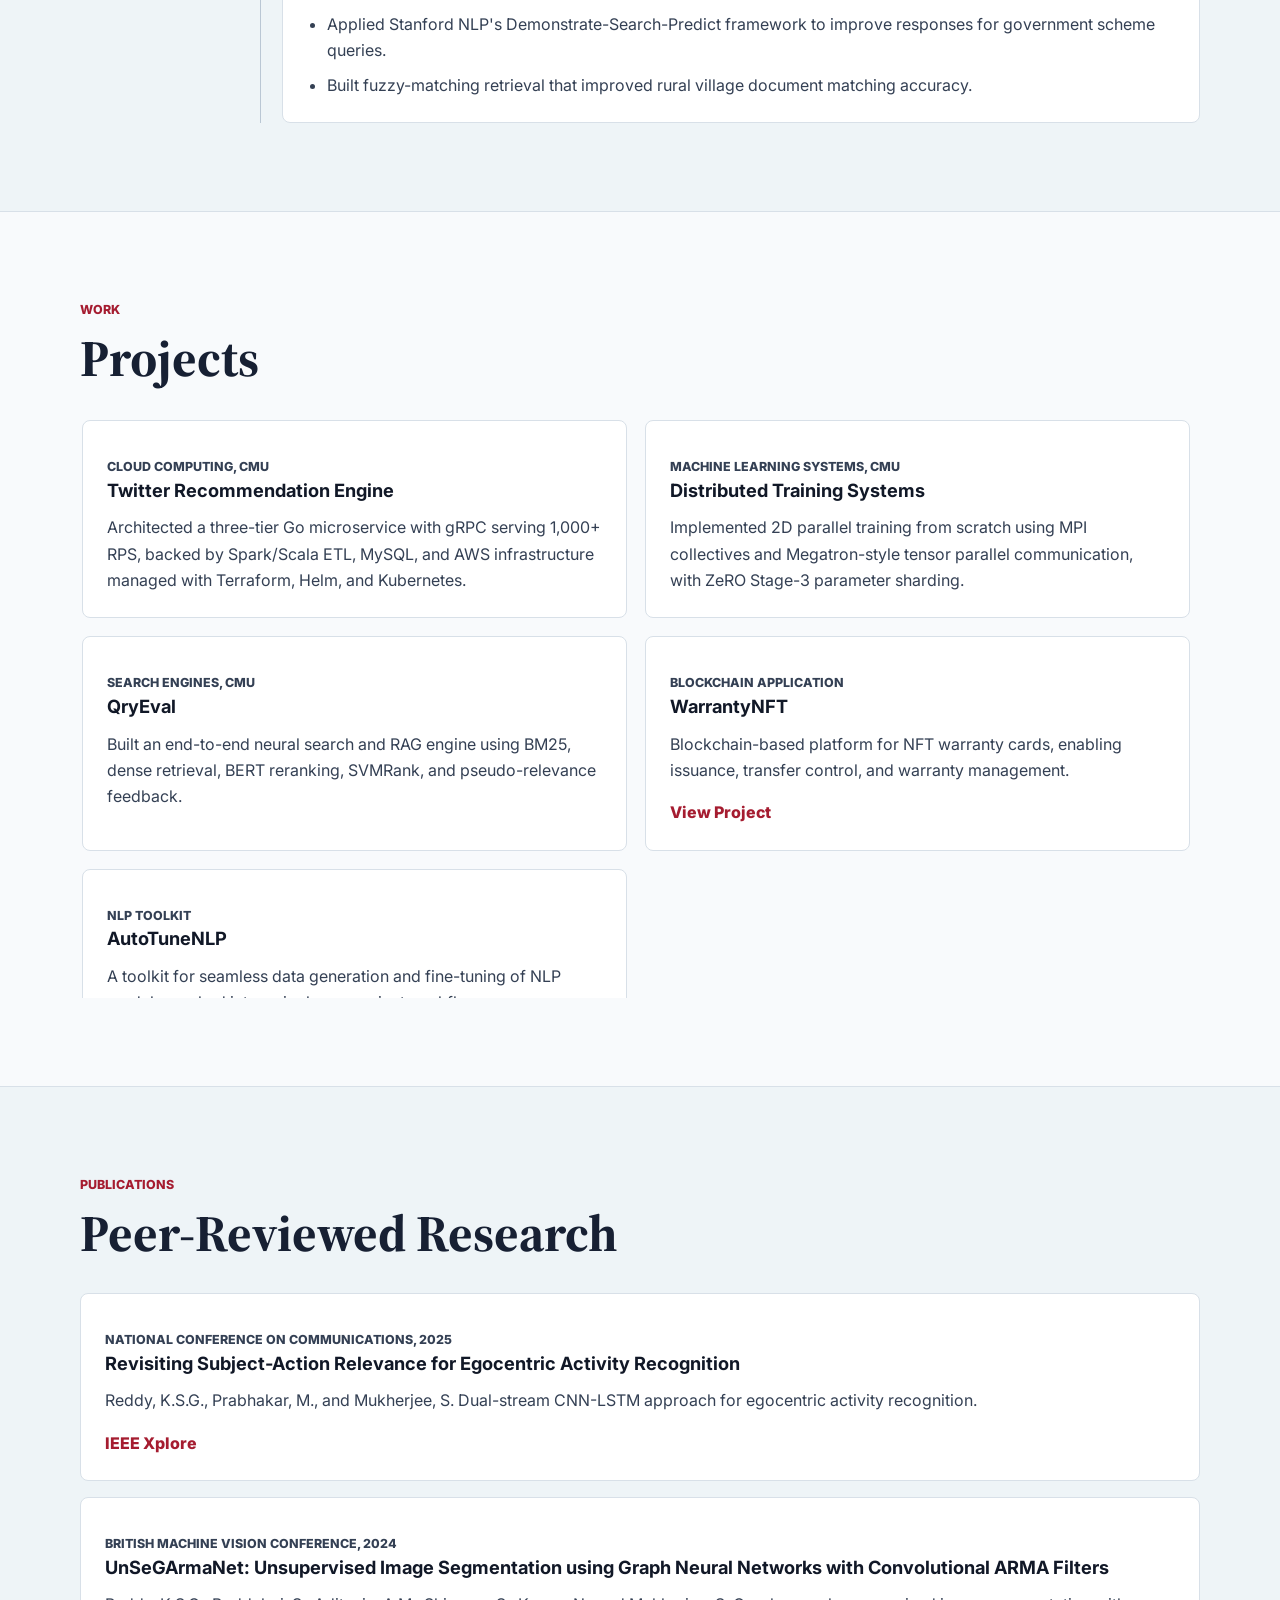
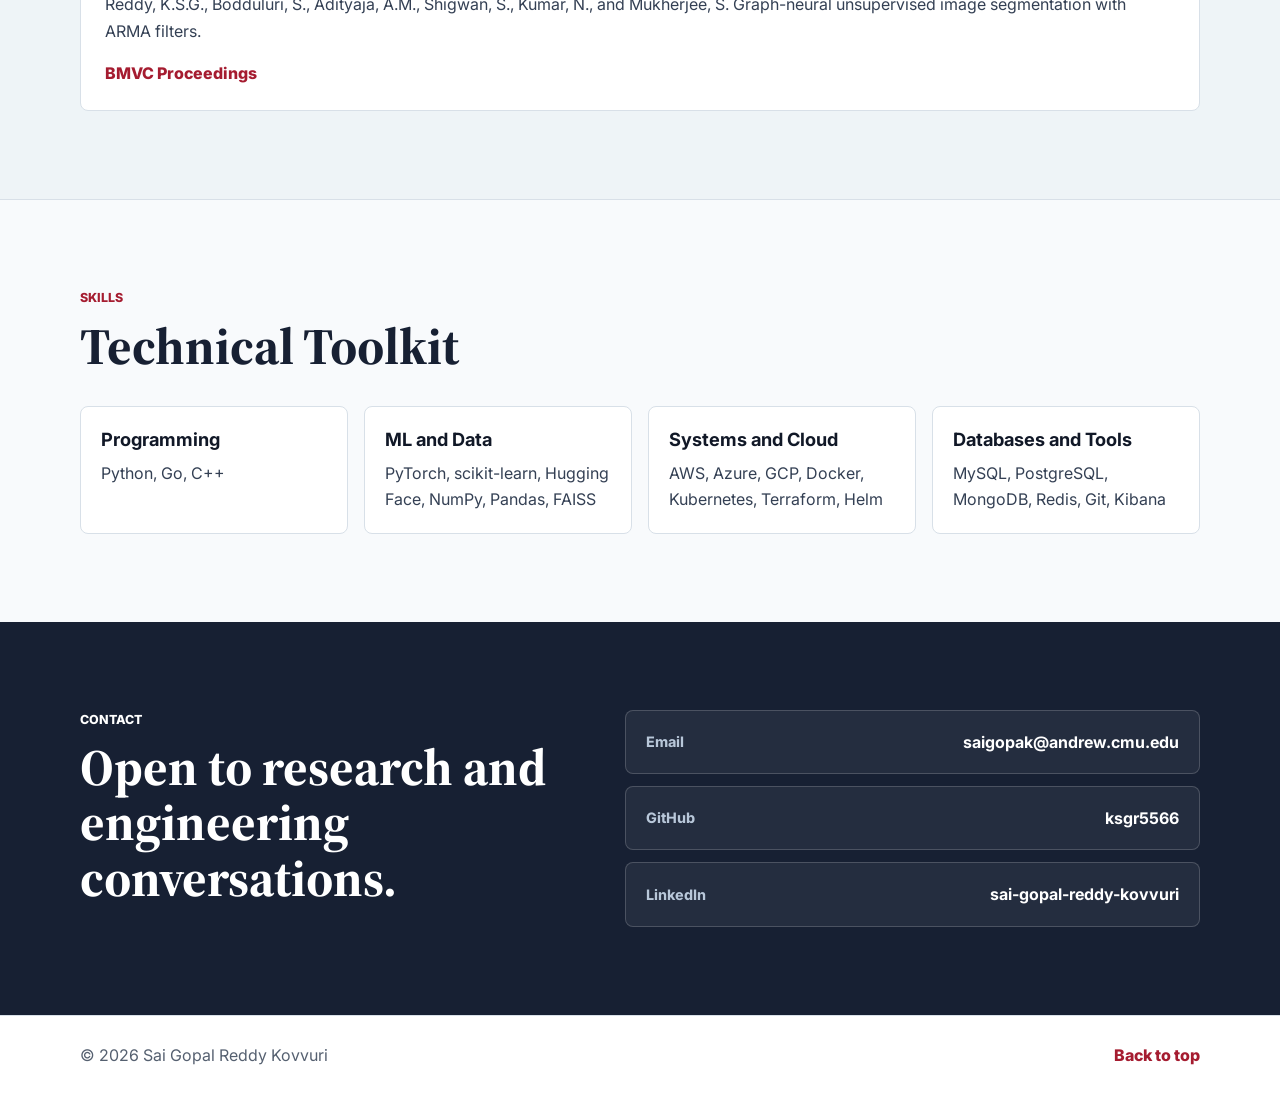
==== commit 178f6d04: "update" ====
--- a/index.html
+++ b/index.html
@@ -3,226 +3,531 @@
   <head>
     <meta charset="utf-8" />
     <meta name="viewport" content="width=device-width, initial-scale=1" />
-    <title>Sai Gopal Reddy Kovvuri — ML Researcher</title>
-    <meta name="description" content="Portfolio of Sai Gopal Reddy Kovvuri — Machine Learning Researcher at CMU." />
-    <link rel="preconnect" href="https://fonts.googleapis.com">
-    <link rel="preconnect" href="https://fonts.gstatic.com" crossorigin>
-    <link href="https://fonts.googleapis.com/css2?family=Inter:wght@400;500;600;700;800&display=swap" rel="stylesheet">
+    <title>Sai Gopal Reddy Kovvuri (ksgr5566) | CMU ML Systems</title>
+    <meta
+      name="description"
+      content="Sai Gopal Reddy Kovvuri, also known as Sai Gopal Reddy and ksgr5566, is an M.S. student at CMU working on ML systems, LLM inference, and retrieval."
+    />
+    <meta name="author" content="Sai Gopal Reddy Kovvuri" />
+    <meta name="robots" content="index, follow" />
+    <meta
+      name="keywords"
+      content="Sai Gopal, Sai Gopal Reddy, Sai Gopal Reddy Kovvuri, ksgr5566, ksgr CMU, Sai Gopal CMU, CMU ML systems, Carnegie Mellon University"
+    />
+    <link rel="canonical" href="https://ksgr5566.github.io/" />
+    <meta property="og:title" content="Sai Gopal Reddy Kovvuri | CMU ML Systems Researcher" />
+    <meta
+      property="og:description"
+      content="Academic and professional homepage of Sai Gopal Reddy Kovvuri, also known as ksgr5566, at Carnegie Mellon University."
+    />
+    <meta property="og:type" content="website" />
+    <meta property="og:url" content="https://ksgr5566.github.io/" />
+    <meta property="og:image" content="https://ksgr5566.github.io/assets/profile.png" />
+    <meta property="og:image:alt" content="Sai Gopal Reddy Kovvuri" />
+    <meta property="og:site_name" content="Sai Gopal Reddy Kovvuri" />
+    <meta name="twitter:card" content="summary" />
+    <meta name="twitter:title" content="Sai Gopal Reddy Kovvuri | CMU ML Systems Researcher" />
+    <meta
+      name="twitter:description"
+      content="Sai Gopal Reddy Kovvuri, ksgr5566, works on ML systems, LLM inference, and information retrieval at CMU."
+    />
+    <meta name="twitter:image" content="https://ksgr5566.github.io/assets/profile.png" />
+    <link rel="me" href="https://github.com/ksgr5566" />
+    <link rel="me" href="https://linkedin.com/in/sai-gopal-reddy-kovvuri" />
+    <link rel="preconnect" href="https://fonts.googleapis.com" />
+    <link rel="preconnect" href="https://fonts.gstatic.com" crossorigin />
+    <link
+      href="https://fonts.googleapis.com/css2?family=Inter:wght@400;500;600;700;800&family=Source+Serif+4:wght@600;700&display=swap"
+      rel="stylesheet"
+    />
     <link rel="stylesheet" href="styles.css" />
+    <script type="application/ld+json">
+      {
+        "@context": "https://schema.org",
+        "@type": "Person",
+        "@id": "https://ksgr5566.github.io/#sai-gopal-reddy-kovvuri",
+        "name": "Sai Gopal Reddy Kovvuri",
+        "alternateName": [
+          "Sai Gopal",
+          "Sai Gopal Reddy",
+          "K. Sai Gopal Reddy",
+          "ksgr5566",
+          "ksgr"
+        ],
+        "url": "https://ksgr5566.github.io/",
+        "image": "https://ksgr5566.github.io/assets/profile.png",
+        "email": "saigopak@andrew.cmu.edu",
+        "jobTitle": "Research Assistant",
+        "affiliation": [
+          {
+            "@type": "Organization",
+            "name": "Carnegie Mellon University",
+            "url": "https://www.cmu.edu/"
+          },
+          {
+            "@type": "Organization",
+            "name": "CX Group",
+            "url": "https://www.cs.cmu.edu/~cxcscmu/"
+          },
+          {
+            "@type": "Organization",
+            "name": "Catalyst Group",
+            "url": "https://catalyst.cs.cmu.edu/"
+          }
+        ],
+        "alumniOf": [
+          {
+            "@type": "CollegeOrUniversity",
+            "name": "Shiv Nadar University"
+          }
+        ],
+        "sameAs": [
+          "https://github.com/ksgr5566",
+          "https://linkedin.com/in/sai-gopal-reddy-kovvuri"
+        ],
+        "subjectOf": [
+          {
+            "@type": "ScholarlyArticle",
+            "name": "UnSeGArmaNet: Unsupervised Image Segmentation using Graph Neural Networks with Convolutional ARMA Filters",
+            "url": "https://bmvc2024.org/proceedings/922"
+          },
+          {
+            "@type": "ScholarlyArticle",
+            "name": "Revisiting Subject-Action Relevance for Egocentric Activity Recognition",
+            "url": "https://ieeexplore.ieee.org/abstract/document/10983639"
+          }
+        ],
+        "knowsAbout": [
+          "Machine learning systems",
+          "LLM inference",
+          "ML compilers",
+          "Information retrieval",
+          "RAG systems",
+          "Distributed machine learning"
+        ]
+      }
+    </script>
     <script defer src="script.js"></script>
   </head>
   <body>
+    <a class="skip-link" href="#main">Skip to content</a>
+
     <header class="site-header">
       <div class="container header-inner">
-        <div class="brand">Sai Gopal Reddy Kovvuri</div>
+        <a class="brand" href="#top" aria-label="Sai Gopal Reddy Kovvuri home">
+          <span class="brand-mark">SG</span>
+          <span>Sai Gopal Reddy Kovvuri</span>
+        </a>
         <button class="burger" id="burger" aria-label="Toggle navigation" aria-expanded="false">
           <span></span><span></span><span></span>
         </button>
-        <nav id="nav" class="nav">
+        <nav id="nav" class="nav" aria-label="Primary navigation">
           <a href="#about" class="nav-link">About</a>
           <a href="#education" class="nav-link">Education</a>
-          <a href="#skills" class="nav-link">Skills</a>
           <a href="#experience" class="nav-link">Experience</a>
           <a href="#projects" class="nav-link">Projects</a>
           <a href="#publications" class="nav-link">Publications</a>
           <a href="#contact" class="nav-link">Contact</a>
+          <a href="assets/resume.pdf" class="nav-link nav-link-cv" target="_blank" rel="noopener">CV</a>
         </nav>
       </div>
     </header>
 
-    <main>
-      <!-- Hero -->
-      <section class="hero">
-        <div class="container hero-inner">
-          <img src="assets/profile.png" alt="Profile photo" class="avatar reveal" />
-          <h1 class="title reveal">Hi, I'm Gopal 👋</h1>
-          <p class="subtitle reveal">
-            Machine Learning Researcher &nbsp;|&nbsp; M.S. in Computational Data Science @ CMU<br />
-            Open to ML research/engineer roles
-          </p>
-          <div class="hero-actions reveal">
-            <a class="btn" href="#contact">Get in Touch</a>
-            <a class="btn btn-ghost" href="assets/resume.pdf" target="_blank" rel="noopener">Resume (PDF)</a>
-          </div>
-        </div>
-      </section>
-
-      <!-- About -->
+    <main id="main">
+      <section id="top" class="hero">
+        <div class="container hero-grid">
+          <div class="hero-copy reveal">
+            <p class="eyebrow">CMU &middot; Carnegie Mellon University &middot; M.S. Computational Data Science</p>
+            <h1>Sai Gopal Reddy Kovvuri</h1>
+            <p class="subtitle">
+              I work on machine learning systems for LLM inference, compiler-backed kernels, information
+              retrieval, and distributed ML infrastructure at CMU.
+            </p>
+            <div class="hero-actions">
+              <a class="btn" href="mailto:saigopak@andrew.cmu.edu">Email</a>
+              <a class="btn btn-secondary" href="assets/resume.pdf" target="_blank" rel="noopener">Download CV</a>
+              <a class="btn btn-quiet" href="#publications">Publications</a>
+            </div>
+          </div>
+
+          <aside class="profile-panel reveal" aria-label="Profile photo">
+            <div class="avatar-frame">
+              <img src="assets/profile.png" alt="Sai Gopal Reddy Kovvuri" class="avatar" />
+            </div>
+          </aside>
+        </div>
+      </section>
+
       <section id="about" class="section">
+        <div class="container section-grid">
+          <div>
+            <p class="section-kicker">About</p>
+            <h2 class="section-title">Researcher and engineer at the intersection of ML and systems.</h2>
+          </div>
+          <div class="section-body">
+            <p class="lead">
+              I am Sai Gopal Reddy Kovvuri, a Master's student in Computational Data Science at Carnegie
+              Mellon University (CMU), and a
+              Research Assistant with the
+              <a class="inline-link" href="https://www.cs.cmu.edu/~cxcscmu/" target="_blank" rel="noopener">CX Group</a>
+              and a Research Assistant with the
+              <a class="inline-link" href="https://catalyst.cs.cmu.edu/" target="_blank" rel="noopener">Catalyst Group</a>.
+              My current work focuses on compiler and inference components across open-source ML systems,
+              including Apache TVM, MLC-LLM, WebLLM, and FlashInfer-Bench.
+            </p>
+            <p>
+              Previously, I was a Product Engineer at Juspay, where I built production payment systems and
+              RAG-based developer tooling. I completed my B.Tech in Computer Science at Shiv Nadar University
+              with high distinction, and my research has appeared at BMVC and NCC.
+            </p>
+            <div class="research-tags" aria-label="Research interests">
+              <span>LLM inference</span>
+              <span>ML compilers</span>
+              <span>GPU kernels</span>
+              <span>Information retrieval</span>
+              <span>RAG systems</span>
+              <span>Distributed ML</span>
+            </div>
+          </div>
+        </div>
+      </section>
+
+      <section id="education" class="section">
         <div class="container">
-          <h2 class="section-title reveal">About Me</h2>
-          <p class="lead reveal">
-            I'm a researcher and engineer with experience in machine learning and large-scale systems.
-            Previously a Product Engineer at Juspay, where I worked on scalable infrastructure and payment gateway integrations.
-            I graduated with high distinction in Computer Science & Engineering from Shiv Nadar Institution of Eminence,
-            authored peer-reviewed publications, and I'm currently pursuing my M.S. in Computational Data Science at Carnegie Mellon University.
-          </p>
-        </div>
-      </section>
-
-      <!-- Education -->
-      <section id="education" class="section alt">
+          <div class="section-heading">
+            <p class="section-kicker">Education</p>
+            <h2 class="section-title">Academic Background</h2>
+          </div>
+          <div class="entry-list">
+            <article class="entry reveal">
+              <div class="entry-logo">
+                <img src="assets/cmu-logo.png" alt="Carnegie Mellon University logo" />
+              </div>
+              <div class="entry-main">
+                <div class="entry-head">
+                  <div>
+                    <h3>Carnegie Mellon University</h3>
+                    <p>M.S. in Computational Data Science</p>
+                  </div>
+                  <span>Aug 2025 - Dec 2026</span>
+                </div>
+                <p class="entry-meta">Pittsburgh, PA &middot; CGPA 4.33/4</p>
+                <p>
+                  Coursework includes Search Engines, Large Language Models Applications, Cloud Computing,
+                  and Machine Learning Systems.
+                </p>
+              </div>
+            </article>
+
+            <article class="entry reveal">
+              <div class="entry-logo wide-logo">
+                <img src="assets/snu-logo.png" alt="Shiv Nadar University logo" />
+              </div>
+              <div class="entry-main">
+                <div class="entry-head">
+                  <div>
+                    <h3>Shiv Nadar University</h3>
+                    <p>B.Tech in Computer Science</p>
+                  </div>
+                  <span>Aug 2020 - May 2024</span>
+                </div>
+                <p class="entry-meta">Delhi, India &middot; Minor in Mathematics &middot; ML Specialization</p>
+                <p>Graduated with CGPA 9.12/10, high distinction, and four Dean's List honors.</p>
+              </div>
+            </article>
+          </div>
+        </div>
+      </section>
+
+      <section id="experience" class="section section-muted">
         <div class="container">
-          <h2 class="section-title reveal">Education</h2>
-          <div class="grid two reveal">
-            <div class="card">
-              <div class="card-head with-logo">
-                <img class="logo" src="assets/cmu-logo.png" alt="Carnegie Mellon University logo" />
-                <div>
-                  <h3>Carnegie Mellon University</h3>
-                  <div class="muted">M.S. in Computational Data Science — Expected Dec 2026 · Pittsburgh, PA</div>
-                </div>
-              </div>
-              <p class="muted small">Selected coursework: Machine Learning, Search Engines, LLMs: Methods & Applications</p>
-            </div>
-
-            <div class="card">
-              <div class="card-head with-logo">
-                <img class="logo" src="assets/snu-logo.png" alt="Shiv Nadar Institution of Eminence logo" />
-                <div>
-                  <h3>Shiv Nadar Institution of Eminence</h3>
-                  <div class="muted">B.Tech in Computer Science & Engineering — Minor in Mathematics; ML Specialization · May 2024 · CGPA 9.12/10 · 4x Dean's List · High Distinction</div>
-                </div>
-              </div>
-            </div>
-          </div>
-        </div>
-      </section>
-
-      <!-- Skills -->
+          <div class="section-heading">
+            <p class="section-kicker">Experience</p>
+            <h2 class="section-title">Research and Engineering</h2>
+          </div>
+          <div class="timeline">
+            <article class="timeline-item reveal">
+              <div class="timeline-date">Feb 2026 - Present</div>
+              <div class="timeline-content">
+                <div class="timeline-title">
+                  <img src="assets/cmu-logo.png" alt="Carnegie Mellon University logo" />
+                  <div>
+                    <h3>
+                      Research Assistant,
+                      <a href="https://www.cs.cmu.edu/~cxcscmu/" target="_blank" rel="noopener">CX Group</a>
+                    </h3>
+                    <p class="entry-meta">Carnegie Mellon University &middot; Pittsburgh, PA</p>
+                  </div>
+                </div>
+                <ul>
+                  <li>
+                    Engineering a distributed web crawler with fine-tuned LLM raters to acquire high-quality
+                    pretraining data at scale, with RL and reward-model filtering.
+                  </li>
+                </ul>
+              </div>
+            </article>
+
+            <article class="timeline-item reveal">
+              <div class="timeline-date">Feb 2026 - Present</div>
+              <div class="timeline-content">
+                <div class="timeline-title">
+                  <img src="assets/cmu-logo.png" alt="Carnegie Mellon University logo" />
+                  <div>
+                    <h3>
+                      Research Assistant,
+                      <a href="https://catalyst.cs.cmu.edu/" target="_blank" rel="noopener">Catalyst Group</a>
+                    </h3>
+                    <p class="entry-meta">Carnegie Mellon University &middot; Pittsburgh, PA</p>
+                  </div>
+                </div>
+                <ul>
+                  <li>
+                    Built compiler and inference components across Apache TVM, MLC-LLM, and WebLLM to
+                    improve deployment performance and device compatibility.
+                  </li>
+                  <li>
+                    Extended FlashInfer-Bench for newer model architectures and real SGLang inference
+                    workloads, improving benchmarking coverage.
+                  </li>
+                  <li>
+                    Built FP16 GEMM kernels for NVIDIA Blackwell GPUs using TVM/TIR and Python DSLs for
+                    kernel development.
+                  </li>
+                </ul>
+              </div>
+            </article>
+
+            <article class="timeline-item reveal">
+              <div class="timeline-date">Jun 2024 - Jul 2025</div>
+              <div class="timeline-content">
+                <div class="timeline-title">
+                  <img src="assets/juspay-logo.jpeg" alt="Juspay logo" />
+                  <div>
+                    <h3>Product Engineer, Juspay Technologies</h3>
+                    <p class="entry-meta">Bangalore, India</p>
+                  </div>
+                </div>
+                <ul>
+                  <li>
+                    Built CodeGen, an internal RAG-based developer tool that grounded LLMs in the codebase
+                    and automated 28% of payment gateway integration work.
+                  </li>
+                  <li>
+                    Integrated six payment gateways into the payment orchestrator, maintaining critical
+                    payment logic and encryption workflows.
+                  </li>
+                  <li>
+                    Enabled On-Us transaction processing for HSBC, reducing per-transaction network fees
+                    through direct in-network routing.
+                  </li>
+                </ul>
+              </div>
+            </article>
+
+            <article class="timeline-item reveal">
+              <div class="timeline-date">Dec 2023 - May 2024</div>
+              <div class="timeline-content">
+                <div class="timeline-title">
+                  <img src="assets/juspay-logo.jpeg" alt="Juspay logo" />
+                  <div>
+                    <h3>Product Engineer Intern, Juspay Technologies</h3>
+                    <p class="entry-meta">Bangalore, India</p>
+                  </div>
+                </div>
+                <ul>
+                  <li>
+                    Used Kibana and structured logging to analyze transaction logs and surface Redis cache
+                    performance issues per API flow.
+                  </li>
+                  <li>
+                    Contributed to microservices handling 175M+ daily transactions by shipping requirements,
+                    resolving production issues, and improving reliability.
+                  </li>
+                </ul>
+              </div>
+            </article>
+
+            <article class="timeline-item reveal">
+              <div class="timeline-date">Jul 2023 - Aug 2023</div>
+              <div class="timeline-content">
+                <div class="timeline-title">
+                  <img src="assets/c4gt-logo.jpeg" alt="Code for GovTech logo" />
+                  <div>
+                    <h3>Data Science Intern, Code for GovTech 2023</h3>
+                    <p class="entry-meta">Remote</p>
+                  </div>
+                </div>
+                <ul>
+                  <li>
+                    Built an on-demand data generation and fine-tuning pipeline for Hugging Face models
+                    from natural-language user prompts.
+                  </li>
+                  <li>
+                    Applied Stanford NLP's Demonstrate-Search-Predict framework to improve responses for
+                    government scheme queries.
+                  </li>
+                  <li>Built fuzzy-matching retrieval that improved rural village document matching accuracy.</li>
+                </ul>
+              </div>
+            </article>
+          </div>
+        </div>
+      </section>
+
+      <section id="projects" class="section">
+        <div class="container">
+          <div class="section-heading">
+            <p class="section-kicker">Work</p>
+            <h2 class="section-title">Projects</h2>
+          </div>
+          <div class="project-scroll" aria-label="Scrollable project list">
+            <div class="project-grid">
+              <article class="project-card reveal">
+                <p class="project-context">Cloud Computing, CMU</p>
+                <h3>Twitter Recommendation Engine</h3>
+                <p>
+                  Architected a three-tier Go microservice with gRPC serving 1,000+ RPS, backed by Spark/Scala
+                  ETL, MySQL, and AWS infrastructure managed with Terraform, Helm, and Kubernetes.
+                </p>
+              </article>
+
+              <article class="project-card reveal">
+                <p class="project-context">Machine Learning Systems, CMU</p>
+                <h3>Distributed Training Systems</h3>
+                <p>
+                  Implemented 2D parallel training from scratch using MPI collectives and Megatron-style tensor
+                  parallel communication, with ZeRO Stage-3 parameter sharding.
+                </p>
+              </article>
+
+              <article class="project-card reveal">
+                <p class="project-context">Search Engines, CMU</p>
+                <h3>QryEval</h3>
+                <p>
+                  Built an end-to-end neural search and RAG engine using BM25, dense retrieval, BERT reranking,
+                  SVMRank, and pseudo-relevance feedback.
+                </p>
+              </article>
+
+              <article class="project-card reveal">
+                <p class="project-context">Blockchain Application</p>
+                <h3>WarrantyNFT</h3>
+                <p>
+                  Blockchain-based platform for NFT warranty cards, enabling issuance, transfer control, and
+                  warranty management.
+                </p>
+                <a class="text-link" href="https://github.com/ksgr5566/Warranty-NFT" target="_blank" rel="noopener">
+                  View Project
+                </a>
+              </article>
+
+              <article class="project-card reveal">
+                <p class="project-context">NLP Toolkit</p>
+                <h3>AutoTuneNLP</h3>
+                <p>
+                  A toolkit for seamless data generation and fine-tuning of NLP models, packed into a single
+                  convenient workflow.
+                </p>
+                <a class="text-link" href="https://github.com/ksgr5566/AutoTuneNLP" target="_blank" rel="noopener">
+                  View Project
+                </a>
+              </article>
+            </div>
+          </div>
+        </div>
+      </section>
+
+      <section id="publications" class="section section-muted">
+        <div class="container">
+          <div class="section-heading">
+            <p class="section-kicker">Publications</p>
+            <h2 class="section-title">Peer-Reviewed Research</h2>
+          </div>
+          <div class="publication-list">
+            <article class="publication reveal">
+              <p class="pub-venue">National Conference on Communications, 2025</p>
+              <h3>Revisiting Subject-Action Relevance for Egocentric Activity Recognition</h3>
+              <p>
+                Reddy, K.S.G., Prabhakar, M., and Mukherjee, S. Dual-stream CNN-LSTM approach for egocentric
+                activity recognition.
+              </p>
+              <a class="text-link" href="https://ieeexplore.ieee.org/abstract/document/10983639" target="_blank" rel="noopener">
+                IEEE Xplore
+              </a>
+            </article>
+
+            <article class="publication reveal">
+              <p class="pub-venue">British Machine Vision Conference, 2024</p>
+              <h3>UnSeGArmaNet: Unsupervised Image Segmentation using Graph Neural Networks with Convolutional ARMA Filters</h3>
+              <p>
+                Reddy, K.S.G., Bodduluri, S., Adityaja, A.M., Shigwan, S., Kumar, N., and Mukherjee, S.
+                Graph-neural unsupervised image segmentation with ARMA filters.
+              </p>
+              <a class="text-link" href="https://bmvc2024.org/proceedings/922" target="_blank" rel="noopener">
+                BMVC Proceedings
+              </a>
+            </article>
+          </div>
+        </div>
+      </section>
+
       <section id="skills" class="section">
         <div class="container">
-          <h2 class="section-title reveal">Skills</h2>
-          <div class="grid three reveal">
-            <div class="card">
-              <h3 class="card-title">Programming</h3>
-              <div class="badges">
-                <span class="badge">Python</span>
-                <span class="badge">Java</span>
-                <span class="badge">JavaScript</span>
-              </div>
-            </div>
-            <div class="card">
-              <h3 class="card-title">Libraries & Frameworks</h3>
-              <div class="badges">
-                <span class="badge">PyTorch</span>
-                <span class="badge">scikit-learn</span>
-                <span class="badge">Hugging Face</span>
-                <span class="badge">OpenCV</span>
-                <span class="badge">NumPy</span>
-                <span class="badge">Pandas</span>
-                <span class="badge">Flask</span>
-                <span class="badge">FastAPI</span>
-                <span class="badge">FAISS</span>
-                <span class="badge">Node.js</span>
-              </div>
-            </div>
-            <div class="card">
-              <h3 class="card-title">Cloud and Databases</h3>
-              <div class="badges">
-                <span class="badge">AWS</span>
-                <span class="badge">Azure</span>
-                <span class="badge">MySQL</span>
-                <span class="badge">PostgreSQL</span>
-                <span class="badge">MongoDB</span>
-                <span class="badge">Redis</span>
-              </div>
-            </div>
-            <div class="card">
-              <h3 class="card-title">Developer Tools</h3>
-              <div class="badges">
-                <span class="badge">Git</span>
-                <span class="badge">Docker</span>
-                <span class="badge">Jenkins</span>
-                <span class="badge">Kibana</span>
-              </div>
-            </div>
-          </div>
-        </div>
-      </section>
-
-      <!-- Experience -->
-      <section id="experience" class="section alt">
-        <div class="container">
-          <h2 class="section-title reveal">Experience</h2>
-          <div class="grid three reveal">
-            <div class="card centered">
-              <img class="logo lg" src="assets/juspay-logo.jpeg" alt="Juspay logo" />
-              <h3>Product Engineer</h3>
-              <div class="muted">Jun 2024 - Jul 2025 · Bangalore, India</div>
-            </div>
-            <div class="card centered">
-              <img class="logo lg" src="assets/juspay-logo.jpeg" alt="Juspay logo" />
-              <h3>Product Engineer Intern</h3>
-              <div class="muted">Dec 2023 - May 2024 · Bangalore, India</div>
-            </div>
-            <div class="card centered">
-              <img class="logo lg" src="assets/c4gt-logo.jpeg" alt="C4GT logo" />
-              <h3>Data Science Intern</h3>
-              <div class="muted">Jul 2023 - Aug 2023 · Remote</div>
-            </div>
-          </div>
-        </div>
-      </section>
-
-      <!-- Projects -->
-      <section id="projects" class="section">
-        <div class="container">
-          <h2 class="section-title reveal">Projects</h2>
-          <div class="grid two reveal">
-            <div class="card">
-              <h3 class="card-title">QryEval</h3>
-              <p class="muted">An end-to-end search engine with BM25, Boolean, Dense vector models, supporting pseudo-relevance feedback (Okapi/RM3), LTR (SVMRank and RankLib) and BERT rerankers, and a RAG-agent stage in the complete pipeline.</p>
-            </div>
-            <div class="card">
-              <h3 class="card-title">WarrantyNFT</h3>
-              <p class="muted">Blockchain-based platform for NFT warranty cards, enabling issuance, transfer control, and warranty management.</p>
-              <a class="link" href="https://github.com/ksgr5566/Warranty-NFT" target="_blank" rel="noopener">View Project →</a>
-            </div>
-            <div class="card">
-              <h3 class="card-title">AutoTuneNLP</h3>
-              <p class="muted">A comprehensive toolkit for seamless data generation and fine-tuning of NLP models, all conveniently packed into a single block.</p>
-              <a class="link" href="https://github.com/ksgr5566/AutoTuneNLP" target="_blank" rel="noopener">View Project →</a>
-            </div>
-          </div>
-        </div>
-      </section>
-
-      <!-- Publications -->
-      <section id="publications" class="section alt">
-        <div class="container">
-          <h2 class="section-title reveal">Publications</h2>
-          <div class="stack reveal">
-            <div class="card">
-              <h3 class="card-title">UnSeGArmaNet (BMVC 2024)</h3>
-              <p class="muted">Unsupervised Image Segmentation using Graph Neural Networks with ARMA filters.</p>
-              <a class="link" href="https://bmvc2024.org/proceedings/922" target="_blank" rel="noopener">BMVC Proceedings →</a>
-            </div>
-            <div class="card">
-              <h3 class="card-title">Revisiting Subject-Action Relevance for Egocentric Activity Recognition (NCC 2025)</h3>
-              <p class="muted">Dual-stream CNN-LSTM with RGB+optical flow; +12.9% gain on EGTEA+.</p>
-              <a class="link" href="https://ieeexplore.ieee.org/abstract/document/10983639" target="_blank" rel="noopener">IEEE Xplore →</a>
-            </div>
-          </div>
-        </div>
-      </section>
-
-      <!-- Contact -->
-      <section id="contact" class="section">
-        <div class="container centered">
-          <h2 class="section-title reveal">Get in Touch</h2>
-          <p class="lead reveal">Interested in collaborating or just want to say hi? Let's connect.</p>
-          <div class="icons reveal">
-            <a class="icon" href="mailto:saigopak@andrew.cmu.edu" aria-label="Email">✉️</a>
-            <a class="icon" href="https://github.com/ksgr5566" target="_blank" rel="noopener" aria-label="GitHub">🐱</a>
-            <a class="icon" href="https://linkedin.com/in/sai-gopal-reddy-kovvuri" target="_blank" rel="noopener" aria-label="LinkedIn">in</a>
+          <div class="section-heading">
+            <p class="section-kicker">Skills</p>
+            <h2 class="section-title">Technical Toolkit</h2>
+          </div>
+          <div class="skill-grid reveal">
+            <div>
+              <h3>Programming</h3>
+              <p>Python, Go, C++</p>
+            </div>
+            <div>
+              <h3>ML and Data</h3>
+              <p>PyTorch, scikit-learn, Hugging Face, NumPy, Pandas, FAISS</p>
+            </div>
+            <div>
+              <h3>Systems and Cloud</h3>
+              <p>AWS, Azure, GCP, Docker, Kubernetes, Terraform, Helm</p>
+            </div>
+            <div>
+              <h3>Databases and Tools</h3>
+              <p>MySQL, PostgreSQL, MongoDB, Redis, Git, Kibana</p>
+            </div>
+          </div>
+        </div>
+      </section>
+
+      <section id="contact" class="section contact-section">
+        <div class="container contact-grid">
+          <div>
+            <p class="section-kicker">Contact</p>
+            <h2 class="section-title">Open to research and engineering conversations.</h2>
+          </div>
+          <div class="contact-actions reveal">
+            <a class="contact-link" href="mailto:saigopak@andrew.cmu.edu">
+              <span>Email</span>
+              <strong>saigopak@andrew.cmu.edu</strong>
+            </a>
+            <a class="contact-link" href="https://github.com/ksgr5566" target="_blank" rel="noopener">
+              <span>GitHub</span>
+              <strong>ksgr5566</strong>
+            </a>
+            <a class="contact-link" href="https://linkedin.com/in/sai-gopal-reddy-kovvuri" target="_blank" rel="noopener">
+              <span>LinkedIn</span>
+              <strong>sai-gopal-reddy-kovvuri</strong>
+            </a>
           </div>
         </div>
       </section>
     </main>
 
     <footer class="site-footer">
-      <div class="container">© <span id="year"></span> Sai Gopal Reddy Kovvuri. All rights reserved.</div>
+      <div class="container footer-inner">
+        <span>&copy; <span id="year"></span> Sai Gopal Reddy Kovvuri</span>
+        <a href="#top">Back to top</a>
+      </div>
     </footer>
   </body>
 </html>
--- a/styles.css
+++ b/styles.css
@@ -1,135 +1,831 @@
-/* ---------- Base ---------- */
-:root{
-  --bg: #f7f7fb;
-  --card: #ffffff;
+:root {
+  --bg: #f8fafc;
+  --surface: #ffffff;
+  --surface-muted: #eef4f7;
   --text: #111827;
-  --muted: #6b7280;
-  --brand: #2563eb;
-  --brand-700:#1d4ed8;
-  --border:#e5e7eb;
-  --shadow: 0 10px 30px rgba(2,6,23,.06);
-}
-
-*{box-sizing:border-box}
-html,body{margin:0;padding:0}
-html{scroll-behavior:smooth}
-body{
-  font-family: 'Inter', ui-sans-serif, system-ui, -apple-system, Segoe UI, Roboto, Arial, 'Noto Sans', 'Apple Color Emoji','Segoe UI Emoji';
-  color:var(--text);
-  background:var(--bg);
-  line-height:1.6;
-}
-
-/* ---------- Layout ---------- */
-.container{width:100%;max-width:1100px;margin:0 auto;padding:0 1rem}
-.section{padding:4rem 0}
-.section.alt{background:#f0f4ff2e}
-.section-title{font-size:2rem;font-weight:800;margin:0 0 1.25rem}
-.lead{font-size:1.125rem}
-.small{font-size:.9rem}
-
-/* ---------- Header ---------- */
-.site-header{
-  position:sticky;top:0;z-index:50;
-  background:#fff;border-bottom:1px solid var(--border);box-shadow:var(--shadow)
-}
-.header-inner{display:flex;align-items:center;justify-content:space-between;height:64px}
-.brand{font-weight:800;font-size:1.125rem}
-.nav{display:flex;gap:1.25rem;align-items:center}
-.nav-link{
-  text-decoration:none;color:#374151;font-weight:500;padding:.25rem .5rem;border-radius:.5rem
-}
-.nav-link:hover{color:var(--brand)}
-.nav-link.active{color:var(--brand);background:#eaf0ff}
-
-/* Burger */
-.burger{display:none;flex-direction:column;gap:5px;background:none;border:0;padding:6px;cursor:pointer}
-.burger span{width:22px;height:2px;background:#111;border-radius:2px;display:block}
-
-@media (max-width: 800px){
-  .burger{display:flex}
-  .nav{
-    position:fixed;inset:64px 0 auto 0;background:#fff;border-bottom:1px solid var(--border);
-    display:none;flex-direction:column;padding:1rem
-  }
-  .nav.open{display:flex}
-}
-
-/* ---------- Hero ---------- */
-.hero{
-  background:linear-gradient(180deg,#fff, #eef2ff);
-  padding:5rem 0 4rem;
-  text-align:center;
-}
-.title{font-size:2.5rem;margin:.75rem 0 .5rem}
-.subtitle{color:var(--muted);max-width:680px;margin:0 auto 1.25rem}
-.hero-actions{display:flex;gap:.75rem;justify-content:center;flex-wrap:wrap}
-
-/* ---------- Buttons ---------- */
-.btn{
-  display:inline-flex;align-items:center;justify-content:center;
-  padding:.7rem 1rem;border-radius:.9rem;
-  background:var(--brand);color:#fff;text-decoration:none;font-weight:600;
-  box-shadow:var(--shadow)
-}
-.btn:hover{background:var(--brand-700)}
-.btn-ghost{background:#eef2ff;color:#1e40af}
-.btn-ghost:hover{background:#e0e7ff}
-
-/* ---------- Cards, grids ---------- */
-.card{
-  background:var(--card);border:1px solid var(--border);border-radius:1rem;padding:1rem;
-  box-shadow:var(--shadow)
-}
-.card-head{display:flex;align-items:center;justify-content:space-between;margin-bottom:.75rem}
-.card-title{margin:.25rem 0 .5rem;font-size:1.125rem}
-.with-logo{gap:.75rem}
-.logo{height:36px;width:auto;opacity:.9}
-.logo.lg{height:64px}
-.centered{text-align:center}
-.grid{display:grid;gap:1rem}
-.grid.two{grid-template-columns:repeat(2,minmax(0,1fr))}
-.grid.three{grid-template-columns:repeat(3,minmax(0,1fr))}
-.stack{display:flex;flex-direction:column;gap:1rem}
-
-@media (max-width: 900px){
-  .grid.two{grid-template-columns:1fr}
-  .grid.three{grid-template-columns:1fr}
-}
-
-.badges{display:flex;flex-wrap:wrap;gap:.5rem}
-.badge{
-  border:1px solid var(--border);background:#fff;color:#111;
-  padding:.35rem .6rem;border-radius:999px;font-size:.9rem;box-shadow:var(--shadow)
-}
-
-.link{color:var(--brand);text-decoration:none;font-weight:600}
-.link:hover{text-decoration:underline}
-.muted{color:var(--muted)}
-
-/* ---------- Avatar ---------- */
-
+  --muted: #556070;
+  --soft: #778293;
+  --accent: #a51c30;
+  --accent-dark: #7f1425;
+  --teal: #0f766e;
+  --line: #d8e0e8;
+  --line-strong: #bac7d4;
+  --shadow: 0 18px 45px rgba(15, 23, 42, 0.08);
+  --max: 1120px;
+}
+
+* {
+  box-sizing: border-box;
+}
+
+html {
+  scroll-behavior: smooth;
+  scroll-padding-top: 88px;
+}
+
+body {
+  margin: 0;
+  color: var(--text);
+  background: var(--bg);
+  font-family: "Inter", ui-sans-serif, system-ui, -apple-system, BlinkMacSystemFont, "Segoe UI", sans-serif;
+  line-height: 1.65;
+}
+
+img {
+  display: block;
+  max-width: 100%;
+}
+
+a {
+  color: inherit;
+}
+
+.container {
+  width: min(100% - 40px, var(--max));
+  margin: 0 auto;
+}
+
+.skip-link {
+  position: absolute;
+  left: 16px;
+  top: -48px;
+  z-index: 100;
+  padding: 10px 14px;
+  border-radius: 6px;
+  background: var(--text);
+  color: #fff;
+  text-decoration: none;
+  transition: top 0.2s ease;
+}
+
+.skip-link:focus {
+  top: 12px;
+}
+
+/* Header */
+.site-header {
+  position: sticky;
+  top: 0;
+  z-index: 50;
+  background: rgba(255, 255, 255, 0.92);
+  border-bottom: 1px solid rgba(216, 224, 232, 0.9);
+  backdrop-filter: blur(16px);
+}
+
+.header-inner {
+  display: flex;
+  align-items: center;
+  justify-content: space-between;
+  min-height: 72px;
+  gap: 24px;
+}
+
+.brand {
+  display: inline-flex;
+  align-items: center;
+  gap: 10px;
+  min-width: 0;
+  color: var(--text);
+  font-weight: 800;
+  text-decoration: none;
+}
+
+.brand-mark {
+  display: inline-grid;
+  width: 38px;
+  height: 38px;
+  flex: 0 0 38px;
+  place-items: center;
+  border: 1px solid var(--line-strong);
+  border-radius: 6px;
+  color: #fff;
+  background: var(--accent);
+  font-size: 0.86rem;
+}
+
+.nav {
+  display: flex;
+  align-items: center;
+  gap: 6px;
+}
+
+.nav-link {
+  display: inline-flex;
+  align-items: center;
+  min-height: 38px;
+  padding: 8px 10px;
+  border-radius: 6px;
+  color: #334155;
+  font-size: 0.93rem;
+  font-weight: 650;
+  text-decoration: none;
+}
+
+.nav-link:hover,
+.nav-link.active {
+  color: var(--accent);
+  background: #f8e9ec;
+}
+
+.nav-link-cv {
+  margin-left: 4px;
+  border: 1px solid var(--line-strong);
+  background: #fff;
+  color: var(--accent);
+}
+
+.burger {
+  display: none;
+  width: 42px;
+  height: 42px;
+  border: 1px solid var(--line);
+  border-radius: 6px;
+  background: #fff;
+  cursor: pointer;
+}
+
+.burger span {
+  display: block;
+  width: 20px;
+  height: 2px;
+  margin: 4px auto;
+  border-radius: 2px;
+  background: var(--text);
+}
+
+/* Hero */
+.hero {
+  background: #fff;
+  border-bottom: 1px solid var(--line);
+}
+
+.hero-grid {
+  display: grid;
+  grid-template-columns: minmax(0, 1fr) 320px;
+  gap: 56px;
+  align-items: center;
+  padding: 48px 0;
+}
+
+.eyebrow,
+.section-kicker,
+.project-context,
+.pub-venue {
+  margin: 0 0 10px;
+  color: var(--accent);
+  font-size: 0.78rem;
+  font-weight: 800;
+  letter-spacing: 0;
+  text-transform: uppercase;
+}
+
+.hero h1,
+.section-title {
+  margin: 0;
+  font-family: "Source Serif 4", Georgia, "Times New Roman", serif;
+  font-weight: 700;
+  line-height: 1.08;
+}
+
+.hero h1 {
+  max-width: 760px;
+  font-size: clamp(3rem, 7vw, 5rem);
+}
+
+.subtitle {
+  max-width: 760px;
+  margin: 24px 0 0;
+  color: #344054;
+  font-size: clamp(1.1rem, 2vw, 1.35rem);
+}
+
+.hero-actions {
+  display: flex;
+  flex-wrap: wrap;
+  gap: 12px;
+  margin-top: 34px;
+}
+
+.btn {
+  display: inline-flex;
+  align-items: center;
+  justify-content: center;
+  min-height: 44px;
+  padding: 10px 16px;
+  border: 1px solid var(--accent);
+  border-radius: 6px;
+  background: var(--accent);
+  color: #fff;
+  font-weight: 750;
+  text-decoration: none;
+  transition: background 0.2s ease, border-color 0.2s ease, transform 0.2s ease;
+}
+
+.btn:hover {
+  background: var(--accent-dark);
+  border-color: var(--accent-dark);
+  transform: translateY(-1px);
+}
+
+.btn-secondary {
+  background: #fff;
+  color: var(--accent);
+}
+
+.btn-secondary:hover {
+  background: #f8e9ec;
+  color: var(--accent-dark);
+}
+
+.btn-quiet {
+  border-color: var(--line-strong);
+  background: #fff;
+  color: #263142;
+}
+
+.btn-quiet:hover {
+  border-color: #98a9ba;
+  background: var(--surface-muted);
+  color: var(--text);
+}
+
+.profile-panel {
+  align-self: center;
+  border: 1px solid var(--line);
+  border-radius: 8px;
+  background: var(--surface);
+  box-shadow: var(--shadow);
+  overflow: hidden;
+}
+
+.avatar-frame {
+  aspect-ratio: 1 / 1;
+  overflow: hidden;
+  background: #f2f5f8;
+}
 
 .avatar {
-  width: 300px;  
-  height: 300px;
-  object-fit: cover; 
+  width: 100%;
+  height: 100%;
+  object-fit: cover;
+  object-position: center;
+}
+
+.inline-link,
+.timeline-title a,
+.project-context a {
+  color: var(--accent);
+  font-weight: 800;
+  text-decoration: none;
+}
+
+.inline-link:hover,
+.timeline-title a:hover,
+.project-context a:hover {
+  text-decoration: underline;
+}
+
+/* Sections */
+.section {
+  padding: 88px 0;
+}
+
+.section-muted {
+  background: var(--surface-muted);
+  border-block: 1px solid var(--line);
+}
+
+.section-grid {
+  display: grid;
+  grid-template-columns: 0.72fr 1fr;
+  gap: 72px;
+}
+
+.section-heading {
+  max-width: 760px;
+  margin-bottom: 32px;
+}
+
+.section-title {
+  max-width: 760px;
+  color: #172033;
+  font-size: clamp(2rem, 4vw, 3.3rem);
+}
+
+.section-body {
+  color: #344054;
+  font-size: 1.02rem;
+}
+
+.section-body p {
+  margin: 0 0 18px;
+}
+
+.lead {
+  color: #1f2937;
+  font-size: 1.14rem;
+}
+
+.research-tags {
+  display: flex;
+  flex-wrap: wrap;
+  gap: 10px;
+  margin-top: 26px;
+}
+
+.research-tags span {
+  display: inline-flex;
+  align-items: center;
+  min-height: 34px;
+  padding: 6px 10px;
+  border: 1px solid var(--line-strong);
+  border-radius: 6px;
+  background: #fff;
+  color: #223044;
+  font-size: 0.9rem;
+  font-weight: 700;
+}
+
+.entry-list,
+.publication-list {
+  display: grid;
+  gap: 16px;
+}
+
+.entry,
+.project-card,
+.publication,
+.skill-grid > div,
+.contact-link {
+  border: 1px solid var(--line);
+  border-radius: 8px;
+  background: #fff;
+}
+
+/* Entries */
+.entry {
+  display: grid;
+  grid-template-columns: 88px 1fr;
+  gap: 22px;
+  padding: 22px;
+}
+
+.entry-logo {
+  display: grid;
+  width: 72px;
+  height: 72px;
+  place-items: center;
+  border: 1px solid var(--line);
+  border-radius: 8px;
+  background: #fff;
+}
+
+.entry-logo img {
+  width: 52px;
+  height: 52px;
+  object-fit: contain;
+}
+
+.wide-logo img {
+  width: 58px;
+  height: 32px;
+}
+
+.entry-main p {
+  margin: 8px 0 0;
+  color: #344054;
+}
+
+.entry-head {
+  display: flex;
+  align-items: flex-start;
+  justify-content: space-between;
+  gap: 20px;
+}
+
+.entry-head h3,
+.timeline-content h3,
+.project-card h3,
+.publication h3,
+.skill-grid h3 {
+  margin: 0;
+  color: #111827;
+  font-size: 1.14rem;
+  line-height: 1.35;
+}
+
+.entry-head p,
+.entry-head span,
+.entry-meta {
+  color: var(--muted);
+}
+
+.entry-head p {
+  margin: 4px 0 0;
+  font-weight: 650;
+}
+
+.entry-head span {
+  white-space: nowrap;
+  font-size: 0.94rem;
+  font-weight: 700;
+}
+
+.entry-meta {
+  font-size: 0.96rem;
+}
+
+/* Timeline */
+.timeline {
+  position: relative;
+  display: grid;
+  gap: 22px;
+}
+
+.timeline::before {
+  position: absolute;
+  top: 0;
+  bottom: 0;
+  left: 180px;
+  width: 1px;
+  background: var(--line-strong);
+  content: "";
+}
+
+.timeline-item {
+  position: relative;
+  display: grid;
+  grid-template-columns: 160px 1fr;
+  gap: 42px;
+}
+
+.timeline-item::before {
+  position: absolute;
+  left: 174px;
+  top: 20px;
+  width: 13px;
+  height: 13px;
+  border: 3px solid #fff;
   border-radius: 50%;
-  box-shadow: 0 4px 12px rgba(0,0,0,0.15);
-}
-
-/* ---------- Icons (contact) ---------- */
-.icons{display:flex;gap:1rem;justify-content:center}
-.icon{
-  width:40px;height:40px;border-radius:50%;display:inline-flex;align-items:center;justify-content:center;
-  background:#fff;border:1px solid var(--border);text-decoration:none;font-weight:700;color:#111;
-  box-shadow:var(--shadow)
-}
-.icon:hover{background:#f3f4f6}
-
-/* ---------- Footer ---------- */
-.site-footer{padding:2rem 0;border-top:1px solid var(--border);background:#fff;color:#374151}
-
-/* ---------- Reveal on scroll ---------- */
-.reveal{opacity:0;transform:translateY(24px);transition:opacity .6s ease, transform .6s ease}
-.reveal-visible{opacity:1;transform:none}
+  background: var(--accent);
+  box-shadow: 0 0 0 1px var(--accent);
+  content: "";
+}
+
+.timeline-date {
+  padding-top: 8px;
+  color: var(--teal);
+  font-size: 0.92rem;
+  font-weight: 850;
+}
+
+.timeline-content {
+  padding: 24px;
+  border: 1px solid var(--line);
+  border-radius: 8px;
+  background: #fff;
+}
+
+.timeline-title {
+  display: grid;
+  grid-template-columns: 56px 1fr;
+  gap: 16px;
+  align-items: center;
+}
+
+.timeline-title img {
+  width: 48px;
+  height: 48px;
+  padding: 6px;
+  border: 1px solid var(--line);
+  border-radius: 8px;
+  background: #fff;
+  object-fit: contain;
+}
+
+.timeline-title .entry-meta {
+  margin: 4px 0 0;
+}
+
+.timeline-content ul {
+  margin: 16px 0 0;
+  padding-left: 20px;
+  color: #344054;
+}
+
+.timeline-content li + li {
+  margin-top: 8px;
+}
+
+/* Projects and publications */
+.project-grid {
+  display: grid;
+  grid-template-columns: repeat(2, minmax(0, 1fr));
+  gap: 18px;
+}
+
+.project-scroll {
+  max-height: 580px;
+  padding: 2px 10px 2px 2px;
+  overflow-y: auto;
+  overscroll-behavior: contain;
+  scrollbar-color: var(--line-strong) transparent;
+}
+
+.project-scroll::-webkit-scrollbar {
+  width: 10px;
+}
+
+.project-scroll::-webkit-scrollbar-thumb {
+  border: 3px solid #fff;
+  border-radius: 999px;
+  background: var(--line-strong);
+}
+
+.project-card,
+.publication {
+  padding: 24px;
+}
+
+.project-card p,
+.publication p {
+  margin: 12px 0 0;
+  color: #344054;
+}
+
+.project-context,
+.pub-venue {
+  color: var(--teal);
+}
+
+.text-link {
+  display: inline-flex;
+  margin-top: 16px;
+  color: var(--accent);
+  font-weight: 800;
+  text-decoration: none;
+}
+
+.text-link:hover {
+  text-decoration: underline;
+}
+
+/* Skills */
+.skill-grid {
+  display: grid;
+  grid-template-columns: repeat(4, minmax(0, 1fr));
+  gap: 16px;
+}
+
+.skill-grid > div {
+  padding: 20px;
+}
+
+.skill-grid p {
+  margin: 8px 0 0;
+  color: #344054;
+}
+
+/* Contact */
+.contact-section {
+  background: #172033;
+  color: #fff;
+}
+
+.contact-section .section-title,
+.contact-section .section-kicker {
+  color: #fff;
+}
+
+.contact-grid {
+  display: grid;
+  grid-template-columns: 0.85fr 1fr;
+  gap: 56px;
+  align-items: start;
+}
+
+.contact-actions {
+  display: grid;
+  gap: 12px;
+}
+
+.contact-link {
+  display: flex;
+  align-items: center;
+  justify-content: space-between;
+  gap: 20px;
+  padding: 18px 20px;
+  color: #fff;
+  background: rgba(255, 255, 255, 0.06);
+  border-color: rgba(255, 255, 255, 0.18);
+  text-decoration: none;
+}
+
+.contact-link:hover {
+  background: rgba(255, 255, 255, 0.11);
+}
+
+.contact-link span {
+  color: #b8c7d9;
+  font-size: 0.9rem;
+  font-weight: 750;
+}
+
+.contact-link strong {
+  overflow-wrap: anywhere;
+  text-align: right;
+}
+
+/* Footer */
+.site-footer {
+  padding: 26px 0;
+  border-top: 1px solid var(--line);
+  background: #fff;
+  color: var(--muted);
+}
+
+.footer-inner {
+  display: flex;
+  align-items: center;
+  justify-content: space-between;
+  gap: 18px;
+}
+
+.footer-inner a {
+  color: var(--accent);
+  font-weight: 800;
+  text-decoration: none;
+}
+
+.footer-inner a:hover {
+  text-decoration: underline;
+}
+
+/* Motion */
+/* Keep content visible even when the page is opened directly from the file system. */
+.reveal,
+.reveal-visible {
+  opacity: 1;
+  transform: none;
+}
+
+@media (prefers-reduced-motion: reduce) {
+  html {
+    scroll-behavior: auto;
+  }
+
+  .btn:hover {
+    transform: none;
+  }
+}
+
+@media (max-width: 980px) {
+  .burger {
+    display: block;
+  }
+
+  .nav {
+    position: fixed;
+    inset: 72px 0 auto 0;
+    display: none;
+    flex-direction: column;
+    align-items: stretch;
+    gap: 4px;
+    padding: 14px 20px 20px;
+    border-bottom: 1px solid var(--line);
+    background: #fff;
+    box-shadow: var(--shadow);
+  }
+
+  .nav.open {
+    display: flex;
+  }
+
+  .nav-link,
+  .nav-link-cv {
+    justify-content: center;
+    margin-left: 0;
+  }
+
+  .hero-grid,
+  .section-grid,
+  .contact-grid {
+    grid-template-columns: 1fr;
+  }
+
+  .hero-grid {
+    gap: 42px;
+    min-height: 0;
+    padding: 42px 0;
+  }
+
+  .profile-panel {
+    width: min(100%, 420px);
+    justify-self: center;
+  }
+
+  .section-grid,
+  .contact-grid {
+    gap: 28px;
+  }
+
+  .timeline::before {
+    left: 10px;
+  }
+
+  .timeline-item {
+    grid-template-columns: 1fr;
+    gap: 10px;
+    padding-left: 34px;
+  }
+
+  .timeline-item::before {
+    left: 4px;
+  }
+
+  .timeline-date {
+    padding-top: 0;
+  }
+
+  .project-grid,
+  .skill-grid {
+    grid-template-columns: 1fr 1fr;
+  }
+}
+
+@media (max-width: 640px) {
+  .container {
+    width: min(100% - 28px, var(--max));
+  }
+
+  .header-inner {
+    min-height: 66px;
+  }
+
+  .brand {
+    font-size: 0.96rem;
+  }
+
+  .brand-mark {
+    width: 34px;
+    height: 34px;
+    flex-basis: 34px;
+  }
+
+  .nav {
+    inset: 66px 0 auto 0;
+  }
+
+  .hero-grid {
+    padding: 32px 0 40px;
+  }
+
+  .hero h1 {
+    font-size: 2.55rem;
+  }
+
+  .subtitle {
+    font-size: 1.03rem;
+  }
+
+  .profile-panel {
+    width: min(100%, 320px);
+    justify-self: center;
+  }
+
+  .avatar-frame {
+    aspect-ratio: 1 / 1;
+  }
+
+  .avatar {
+    height: 100%;
+  }
+
+  .section {
+    padding: 64px 0;
+  }
+
+  .entry {
+    grid-template-columns: 1fr;
+  }
+
+  .entry-head,
+  .contact-link,
+  .footer-inner {
+    flex-direction: column;
+    align-items: flex-start;
+  }
+
+  .entry-head span {
+    white-space: normal;
+  }
+
+  .project-grid,
+  .skill-grid {
+    grid-template-columns: 1fr;
+  }
+
+  .contact-link strong {
+    text-align: left;
+  }
+}
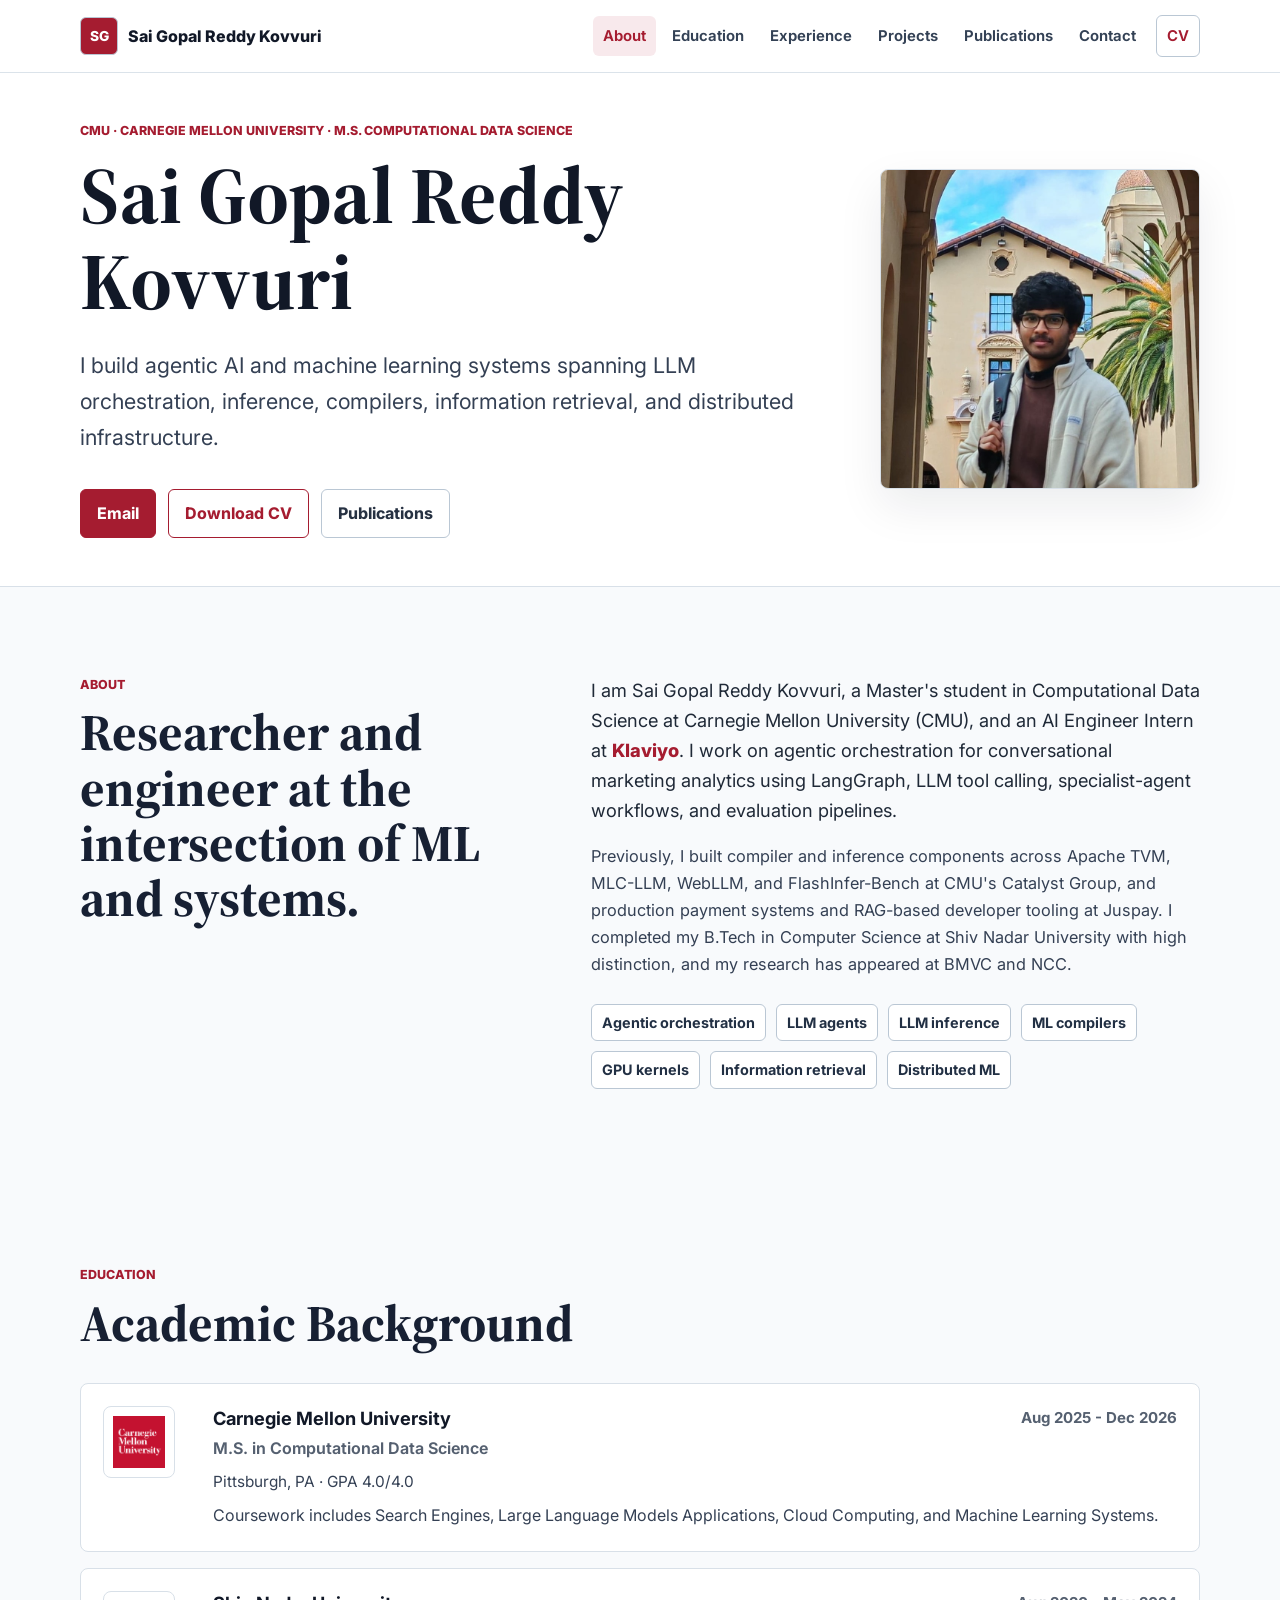
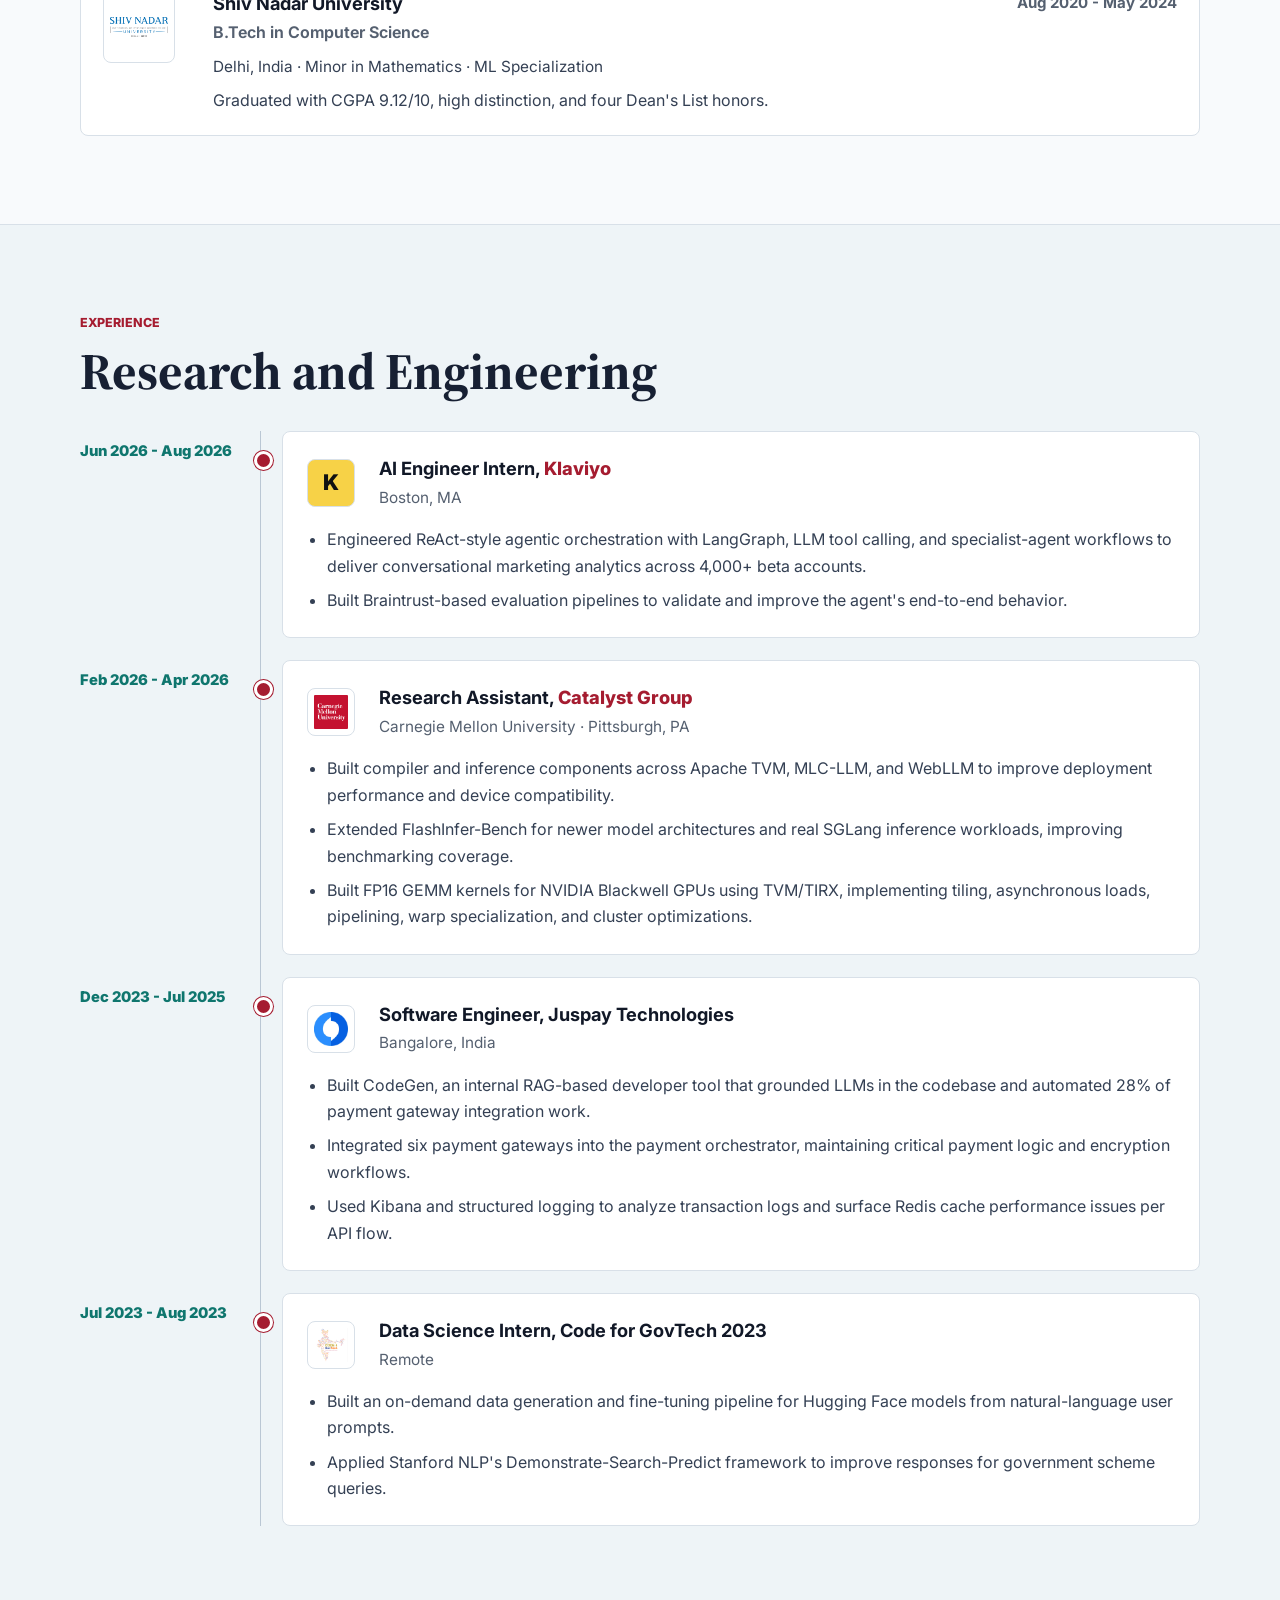
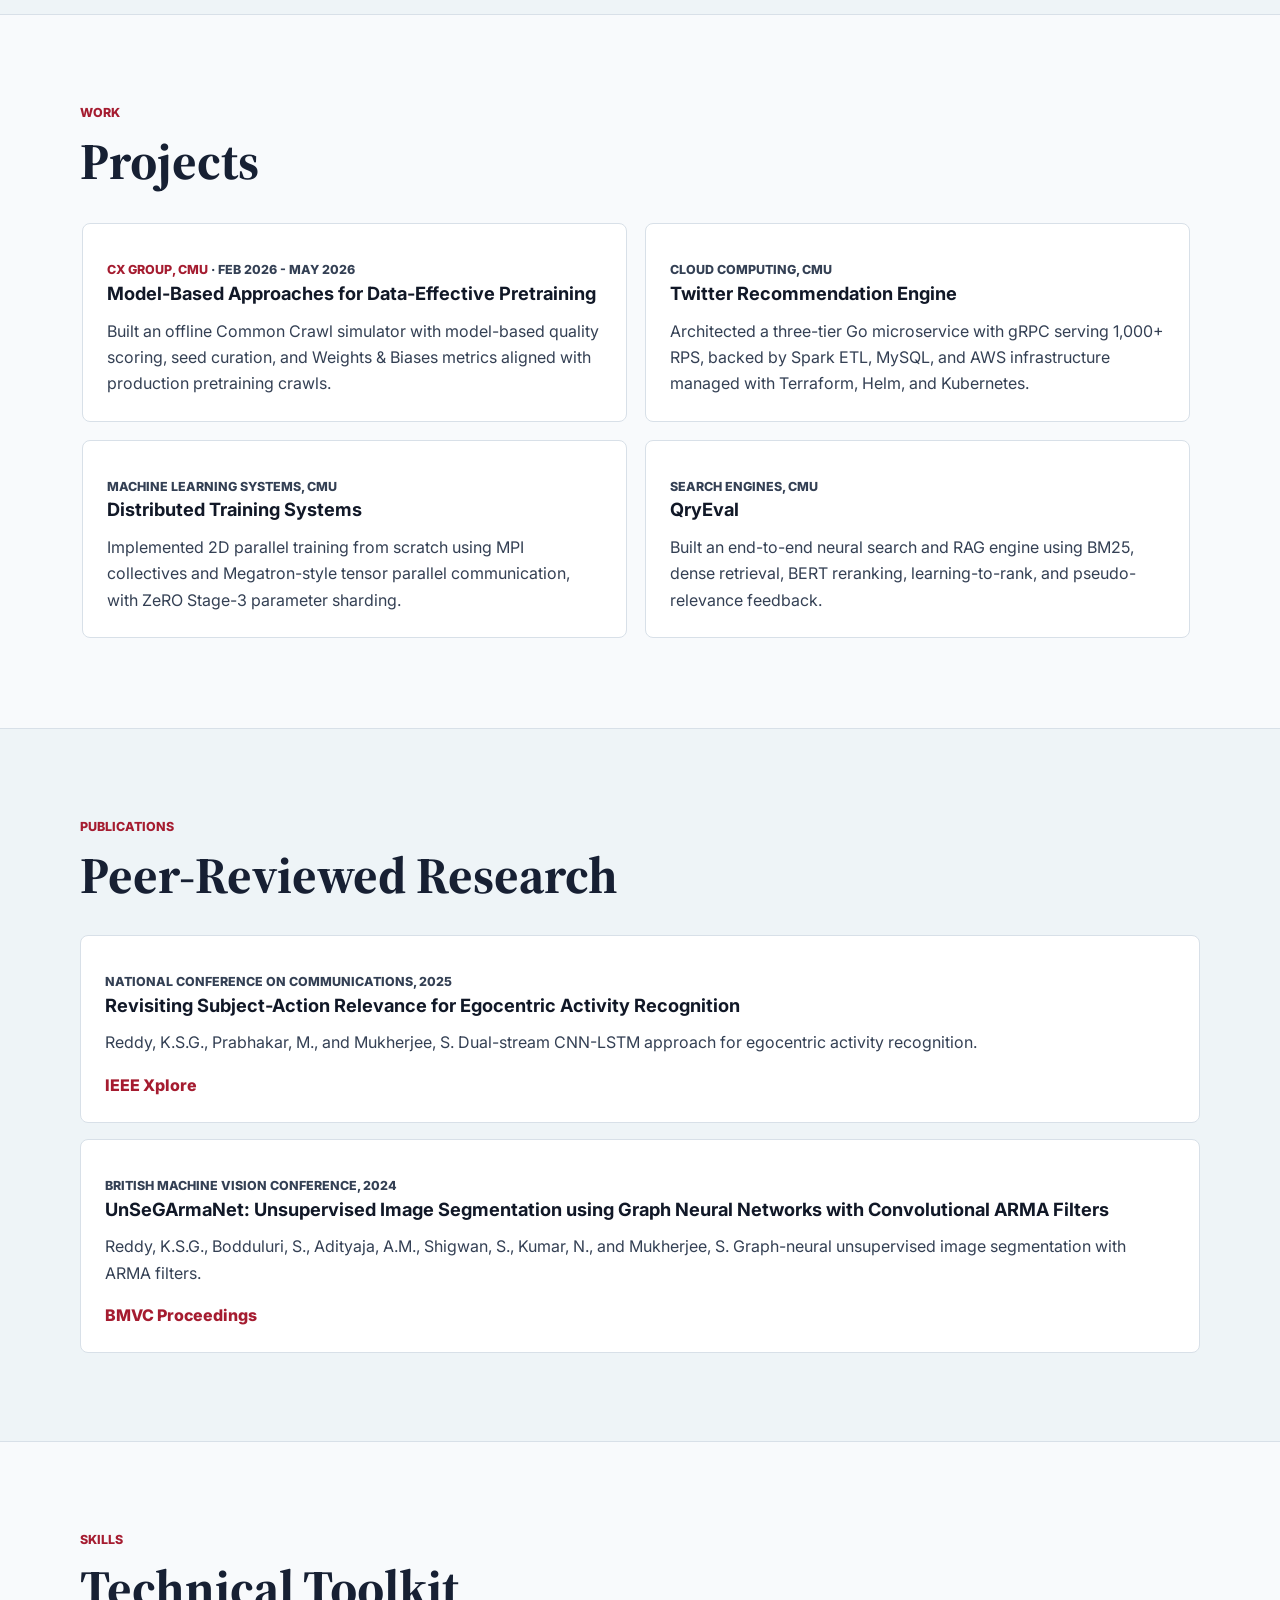
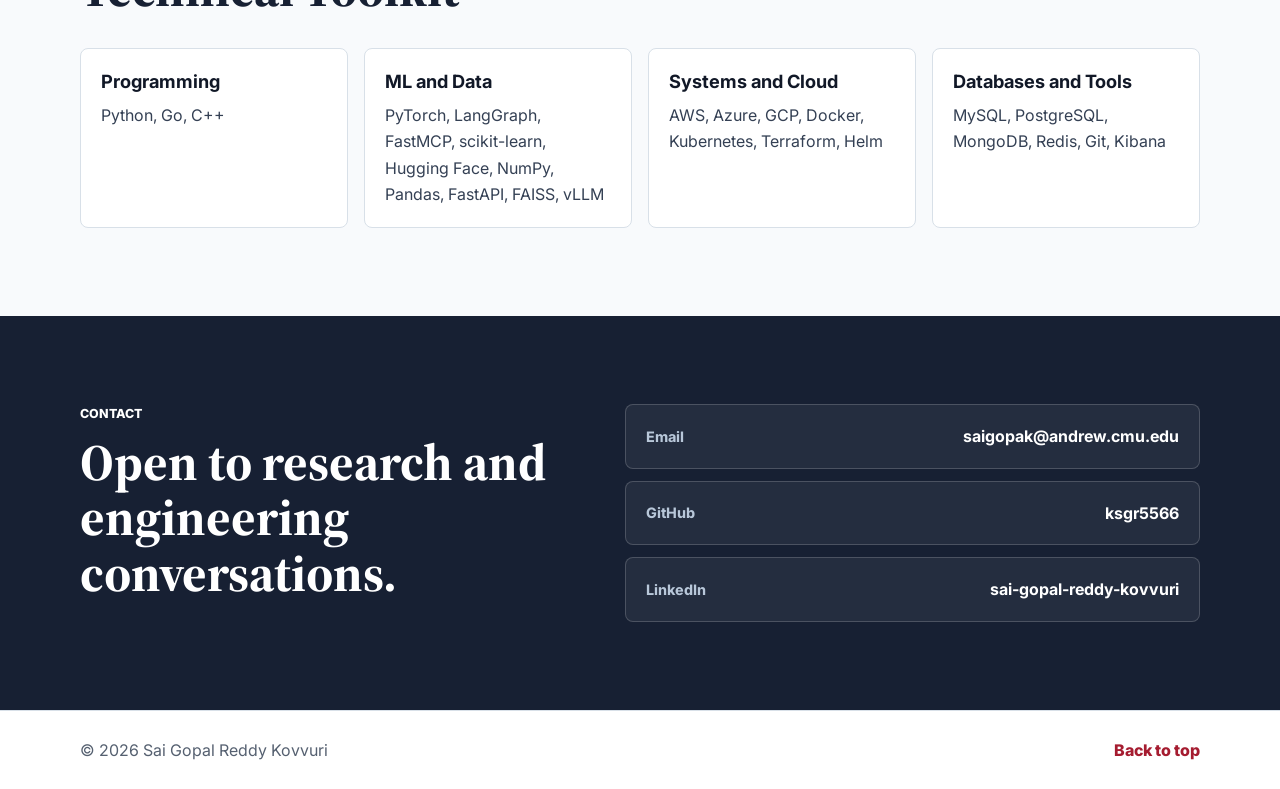
==== commit c09fe5e2: "Update portfolio with latest resume Refresh experience, projects, skills, and metadata to reflect cu" ====
--- a/index.html
+++ b/index.html
@@ -3,22 +3,22 @@
   <head>
     <meta charset="utf-8" />
     <meta name="viewport" content="width=device-width, initial-scale=1" />
-    <title>Sai Gopal Reddy Kovvuri (ksgr5566) | CMU ML Systems</title>
+    <title>Sai Gopal Reddy Kovvuri (ksgr5566) | Agentic AI &amp; ML Systems</title>
     <meta
       name="description"
-      content="Sai Gopal Reddy Kovvuri, also known as Sai Gopal Reddy and ksgr5566, is an M.S. student at CMU working on ML systems, LLM inference, and retrieval."
+      content="Sai Gopal Reddy Kovvuri, also known as Sai Gopal Reddy and ksgr5566, is a CMU M.S. student and AI engineer working on agentic orchestration and ML systems."
     />
     <meta name="author" content="Sai Gopal Reddy Kovvuri" />
     <meta name="robots" content="index, follow" />
     <meta
       name="keywords"
-      content="Sai Gopal, Sai Gopal Reddy, Sai Gopal Reddy Kovvuri, ksgr5566, ksgr CMU, Sai Gopal CMU, CMU ML systems, Carnegie Mellon University"
+      content="Sai Gopal, Sai Gopal Reddy, Sai Gopal Reddy Kovvuri, ksgr5566, ksgr CMU, Sai Gopal CMU, Klaviyo AI engineer, agentic orchestration, CMU ML systems, Carnegie Mellon University"
     />
     <link rel="canonical" href="https://ksgr5566.github.io/" />
-    <meta property="og:title" content="Sai Gopal Reddy Kovvuri | CMU ML Systems Researcher" />
+    <meta property="og:title" content="Sai Gopal Reddy Kovvuri | Agentic AI &amp; ML Systems Engineer" />
     <meta
       property="og:description"
-      content="Academic and professional homepage of Sai Gopal Reddy Kovvuri, also known as ksgr5566, at Carnegie Mellon University."
+      content="Academic and professional homepage of Sai Gopal Reddy Kovvuri, an AI engineer and CMU graduate student working on agentic orchestration and ML systems."
     />
     <meta property="og:type" content="website" />
     <meta property="og:url" content="https://ksgr5566.github.io/" />
@@ -26,10 +26,10 @@
     <meta property="og:image:alt" content="Sai Gopal Reddy Kovvuri" />
     <meta property="og:site_name" content="Sai Gopal Reddy Kovvuri" />
     <meta name="twitter:card" content="summary" />
-    <meta name="twitter:title" content="Sai Gopal Reddy Kovvuri | CMU ML Systems Researcher" />
+    <meta name="twitter:title" content="Sai Gopal Reddy Kovvuri | Agentic AI &amp; ML Systems Engineer" />
     <meta
       name="twitter:description"
-      content="Sai Gopal Reddy Kovvuri, ksgr5566, works on ML systems, LLM inference, and information retrieval at CMU."
+      content="Sai Gopal Reddy Kovvuri, ksgr5566, works on agentic orchestration, LLM inference, and ML systems."
     />
     <meta name="twitter:image" content="https://ksgr5566.github.io/assets/profile.png" />
     <link rel="me" href="https://github.com/ksgr5566" />
@@ -57,22 +57,17 @@
         "url": "https://ksgr5566.github.io/",
         "image": "https://ksgr5566.github.io/assets/profile.png",
         "email": "saigopak@andrew.cmu.edu",
-        "jobTitle": "Research Assistant",
+        "jobTitle": "AI Engineer Intern",
+        "worksFor": {
+          "@type": "Organization",
+          "name": "Klaviyo",
+          "url": "https://www.klaviyo.com/"
+        },
         "affiliation": [
           {
             "@type": "Organization",
             "name": "Carnegie Mellon University",
             "url": "https://www.cmu.edu/"
-          },
-          {
-            "@type": "Organization",
-            "name": "CX Group",
-            "url": "https://www.cs.cmu.edu/~cxcscmu/"
-          },
-          {
-            "@type": "Organization",
-            "name": "Catalyst Group",
-            "url": "https://catalyst.cs.cmu.edu/"
           }
         ],
         "alumniOf": [
@@ -98,11 +93,13 @@
           }
         ],
         "knowsAbout": [
+          "Agentic orchestration",
+          "LLM agents",
+          "LLM evaluation",
           "Machine learning systems",
           "LLM inference",
           "ML compilers",
           "Information retrieval",
-          "RAG systems",
           "Distributed machine learning"
         ]
       }
@@ -140,8 +137,8 @@
             <p class="eyebrow">CMU &middot; Carnegie Mellon University &middot; M.S. Computational Data Science</p>
             <h1>Sai Gopal Reddy Kovvuri</h1>
             <p class="subtitle">
-              I work on machine learning systems for LLM inference, compiler-backed kernels, information
-              retrieval, and distributed ML infrastructure at CMU.
+              I build agentic AI and machine learning systems spanning LLM orchestration, inference,
+              compilers, information retrieval, and distributed infrastructure.
             </p>
             <div class="hero-actions">
               <a class="btn" href="mailto:saigopak@andrew.cmu.edu">Email</a>
@@ -167,25 +164,24 @@
           <div class="section-body">
             <p class="lead">
               I am Sai Gopal Reddy Kovvuri, a Master's student in Computational Data Science at Carnegie
-              Mellon University (CMU), and a
-              Research Assistant with the
-              <a class="inline-link" href="https://www.cs.cmu.edu/~cxcscmu/" target="_blank" rel="noopener">CX Group</a>
-              and a Research Assistant with the
-              <a class="inline-link" href="https://catalyst.cs.cmu.edu/" target="_blank" rel="noopener">Catalyst Group</a>.
-              My current work focuses on compiler and inference components across open-source ML systems,
-              including Apache TVM, MLC-LLM, WebLLM, and FlashInfer-Bench.
+              Mellon University (CMU), and an AI Engineer Intern at
+              <a class="inline-link" href="https://www.klaviyo.com/" target="_blank" rel="noopener">Klaviyo</a>.
+              I work on agentic orchestration for conversational marketing analytics using LangGraph,
+              LLM tool calling, specialist-agent workflows, and evaluation pipelines.
             </p>
             <p>
-              Previously, I was a Product Engineer at Juspay, where I built production payment systems and
-              RAG-based developer tooling. I completed my B.Tech in Computer Science at Shiv Nadar University
+              Previously, I built compiler and inference components across Apache TVM, MLC-LLM, WebLLM,
+              and FlashInfer-Bench at CMU's Catalyst Group, and production payment systems and RAG-based
+              developer tooling at Juspay. I completed my B.Tech in Computer Science at Shiv Nadar University
               with high distinction, and my research has appeared at BMVC and NCC.
             </p>
             <div class="research-tags" aria-label="Research interests">
+              <span>Agentic orchestration</span>
+              <span>LLM agents</span>
               <span>LLM inference</span>
               <span>ML compilers</span>
               <span>GPU kernels</span>
               <span>Information retrieval</span>
-              <span>RAG systems</span>
               <span>Distributed ML</span>
             </div>
           </div>
@@ -211,7 +207,7 @@
                   </div>
                   <span>Aug 2025 - Dec 2026</span>
                 </div>
-                <p class="entry-meta">Pittsburgh, PA &middot; CGPA 4.33/4</p>
+                <p class="entry-meta">Pittsburgh, PA &middot; GPA 4.0/4.0</p>
                 <p>
                   Coursework includes Search Engines, Large Language Models Applications, Cloud Computing,
                   and Machine Learning Systems.
@@ -247,29 +243,34 @@
           </div>
           <div class="timeline">
             <article class="timeline-item reveal">
-              <div class="timeline-date">Feb 2026 - Present</div>
+              <div class="timeline-date">Jun 2026 - Aug 2026</div>
               <div class="timeline-content">
                 <div class="timeline-title">
-                  <img src="assets/cmu-logo.png" alt="Carnegie Mellon University logo" />
+                  <span class="company-mark" aria-hidden="true">K</span>
                   <div>
                     <h3>
-                      Research Assistant,
-                      <a href="https://www.cs.cmu.edu/~cxcscmu/" target="_blank" rel="noopener">CX Group</a>
+                      AI Engineer Intern,
+                      <a href="https://www.klaviyo.com/" target="_blank" rel="noopener">Klaviyo</a>
                     </h3>
-                    <p class="entry-meta">Carnegie Mellon University &middot; Pittsburgh, PA</p>
+                    <p class="entry-meta">Boston, MA</p>
                   </div>
                 </div>
                 <ul>
                   <li>
-                    Engineering a distributed web crawler with fine-tuned LLM raters to acquire high-quality
-                    pretraining data at scale, with RL and reward-model filtering.
+                    Engineered ReAct-style agentic orchestration with LangGraph, LLM tool calling, and
+                    specialist-agent workflows to deliver conversational marketing analytics across
+                    4,000+ beta accounts.
+                  </li>
+                  <li>
+                    Built Braintrust-based evaluation pipelines to validate and improve the agent's
+                    end-to-end behavior.
                   </li>
                 </ul>
               </div>
             </article>
 
             <article class="timeline-item reveal">
-              <div class="timeline-date">Feb 2026 - Present</div>
+              <div class="timeline-date">Feb 2026 - Apr 2026</div>
               <div class="timeline-content">
                 <div class="timeline-title">
                   <img src="assets/cmu-logo.png" alt="Carnegie Mellon University logo" />
@@ -291,20 +292,20 @@
                     workloads, improving benchmarking coverage.
                   </li>
                   <li>
-                    Built FP16 GEMM kernels for NVIDIA Blackwell GPUs using TVM/TIR and Python DSLs for
-                    kernel development.
+                    Built FP16 GEMM kernels for NVIDIA Blackwell GPUs using TVM/TIRX, implementing tiling,
+                    asynchronous loads, pipelining, warp specialization, and cluster optimizations.
                   </li>
                 </ul>
               </div>
             </article>
 
             <article class="timeline-item reveal">
-              <div class="timeline-date">Jun 2024 - Jul 2025</div>
+              <div class="timeline-date">Dec 2023 - Jul 2025</div>
               <div class="timeline-content">
                 <div class="timeline-title">
                   <img src="assets/juspay-logo.jpeg" alt="Juspay logo" />
                   <div>
-                    <h3>Product Engineer, Juspay Technologies</h3>
+                    <h3>Software Engineer, Juspay Technologies</h3>
                     <p class="entry-meta">Bangalore, India</p>
                   </div>
                 </div>
@@ -318,31 +319,8 @@
                     payment logic and encryption workflows.
                   </li>
                   <li>
-                    Enabled On-Us transaction processing for HSBC, reducing per-transaction network fees
-                    through direct in-network routing.
-                  </li>
-                </ul>
-              </div>
-            </article>
-
-            <article class="timeline-item reveal">
-              <div class="timeline-date">Dec 2023 - May 2024</div>
-              <div class="timeline-content">
-                <div class="timeline-title">
-                  <img src="assets/juspay-logo.jpeg" alt="Juspay logo" />
-                  <div>
-                    <h3>Product Engineer Intern, Juspay Technologies</h3>
-                    <p class="entry-meta">Bangalore, India</p>
-                  </div>
-                </div>
-                <ul>
-                  <li>
                     Used Kibana and structured logging to analyze transaction logs and surface Redis cache
                     performance issues per API flow.
-                  </li>
-                  <li>
-                    Contributed to microservices handling 175M+ daily transactions by shipping requirements,
-                    resolving production issues, and improving reliability.
                   </li>
                 </ul>
               </div>
@@ -367,7 +345,6 @@
                     Applied Stanford NLP's Demonstrate-Search-Predict framework to improve responses for
                     government scheme queries.
                   </li>
-                  <li>Built fuzzy-matching retrieval that improved rural village document matching accuracy.</li>
                 </ul>
               </div>
             </article>
@@ -384,10 +361,22 @@
           <div class="project-scroll" aria-label="Scrollable project list">
             <div class="project-grid">
               <article class="project-card reveal">
+                <p class="project-context">
+                  <a href="https://www.cs.cmu.edu/~cxcscmu/" target="_blank" rel="noopener">CX Group, CMU</a>
+                  &middot; Feb 2026 - May 2026
+                </p>
+                <h3>Model-Based Approaches for Data-Effective Pretraining</h3>
+                <p>
+                  Built an offline Common Crawl simulator with model-based quality scoring, seed curation,
+                  and Weights &amp; Biases metrics aligned with production pretraining crawls.
+                </p>
+              </article>
+
+              <article class="project-card reveal">
                 <p class="project-context">Cloud Computing, CMU</p>
                 <h3>Twitter Recommendation Engine</h3>
                 <p>
-                  Architected a three-tier Go microservice with gRPC serving 1,000+ RPS, backed by Spark/Scala
+                  Architected a three-tier Go microservice with gRPC serving 1,000+ RPS, backed by Spark
                   ETL, MySQL, and AWS infrastructure managed with Terraform, Helm, and Kubernetes.
                 </p>
               </article>
@@ -406,32 +395,8 @@
                 <h3>QryEval</h3>
                 <p>
                   Built an end-to-end neural search and RAG engine using BM25, dense retrieval, BERT reranking,
-                  SVMRank, and pseudo-relevance feedback.
-                </p>
-              </article>
-
-              <article class="project-card reveal">
-                <p class="project-context">Blockchain Application</p>
-                <h3>WarrantyNFT</h3>
-                <p>
-                  Blockchain-based platform for NFT warranty cards, enabling issuance, transfer control, and
-                  warranty management.
-                </p>
-                <a class="text-link" href="https://github.com/ksgr5566/Warranty-NFT" target="_blank" rel="noopener">
-                  View Project
-                </a>
-              </article>
-
-              <article class="project-card reveal">
-                <p class="project-context">NLP Toolkit</p>
-                <h3>AutoTuneNLP</h3>
-                <p>
-                  A toolkit for seamless data generation and fine-tuning of NLP models, packed into a single
-                  convenient workflow.
-                </p>
-                <a class="text-link" href="https://github.com/ksgr5566/AutoTuneNLP" target="_blank" rel="noopener">
-                  View Project
-                </a>
+                  learning-to-rank, and pseudo-relevance feedback.
+                </p>
               </article>
             </div>
           </div>
@@ -485,7 +450,7 @@
             </div>
             <div>
               <h3>ML and Data</h3>
-              <p>PyTorch, scikit-learn, Hugging Face, NumPy, Pandas, FAISS</p>
+              <p>PyTorch, LangGraph, FastMCP, scikit-learn, Hugging Face, NumPy, Pandas, FastAPI, FAISS, vLLM</p>
             </div>
             <div>
               <h3>Systems and Cloud</h3>
--- a/styles.css
+++ b/styles.css
@@ -493,14 +493,27 @@
   align-items: center;
 }
 
-.timeline-title img {
+.timeline-title img,
+.company-mark {
   width: 48px;
   height: 48px;
-  padding: 6px;
   border: 1px solid var(--line);
   border-radius: 8px;
   background: #fff;
+}
+
+.timeline-title img {
+  padding: 6px;
   object-fit: contain;
+}
+
+.company-mark {
+  display: grid;
+  place-items: center;
+  background: #f7d247;
+  color: #111;
+  font-size: 1.35rem;
+  font-weight: 850;
 }
 
 .timeline-title .entry-meta {
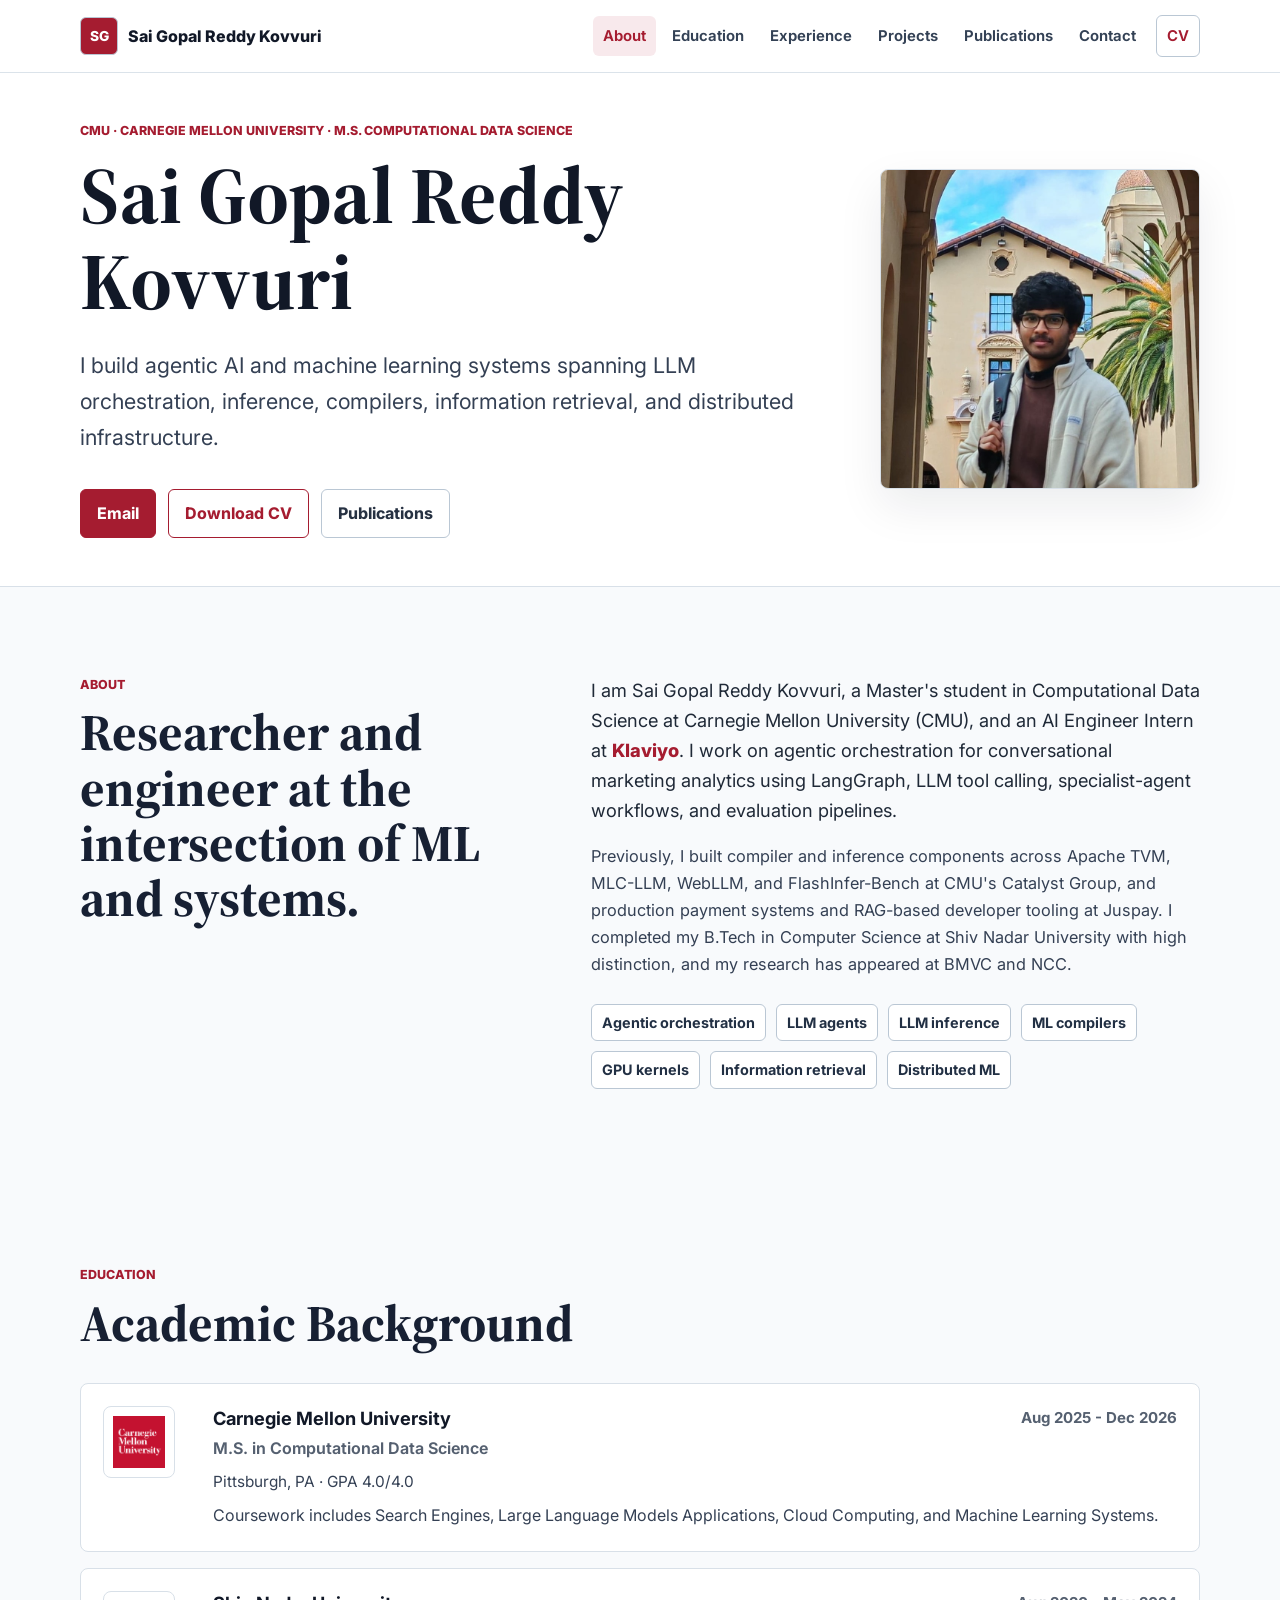
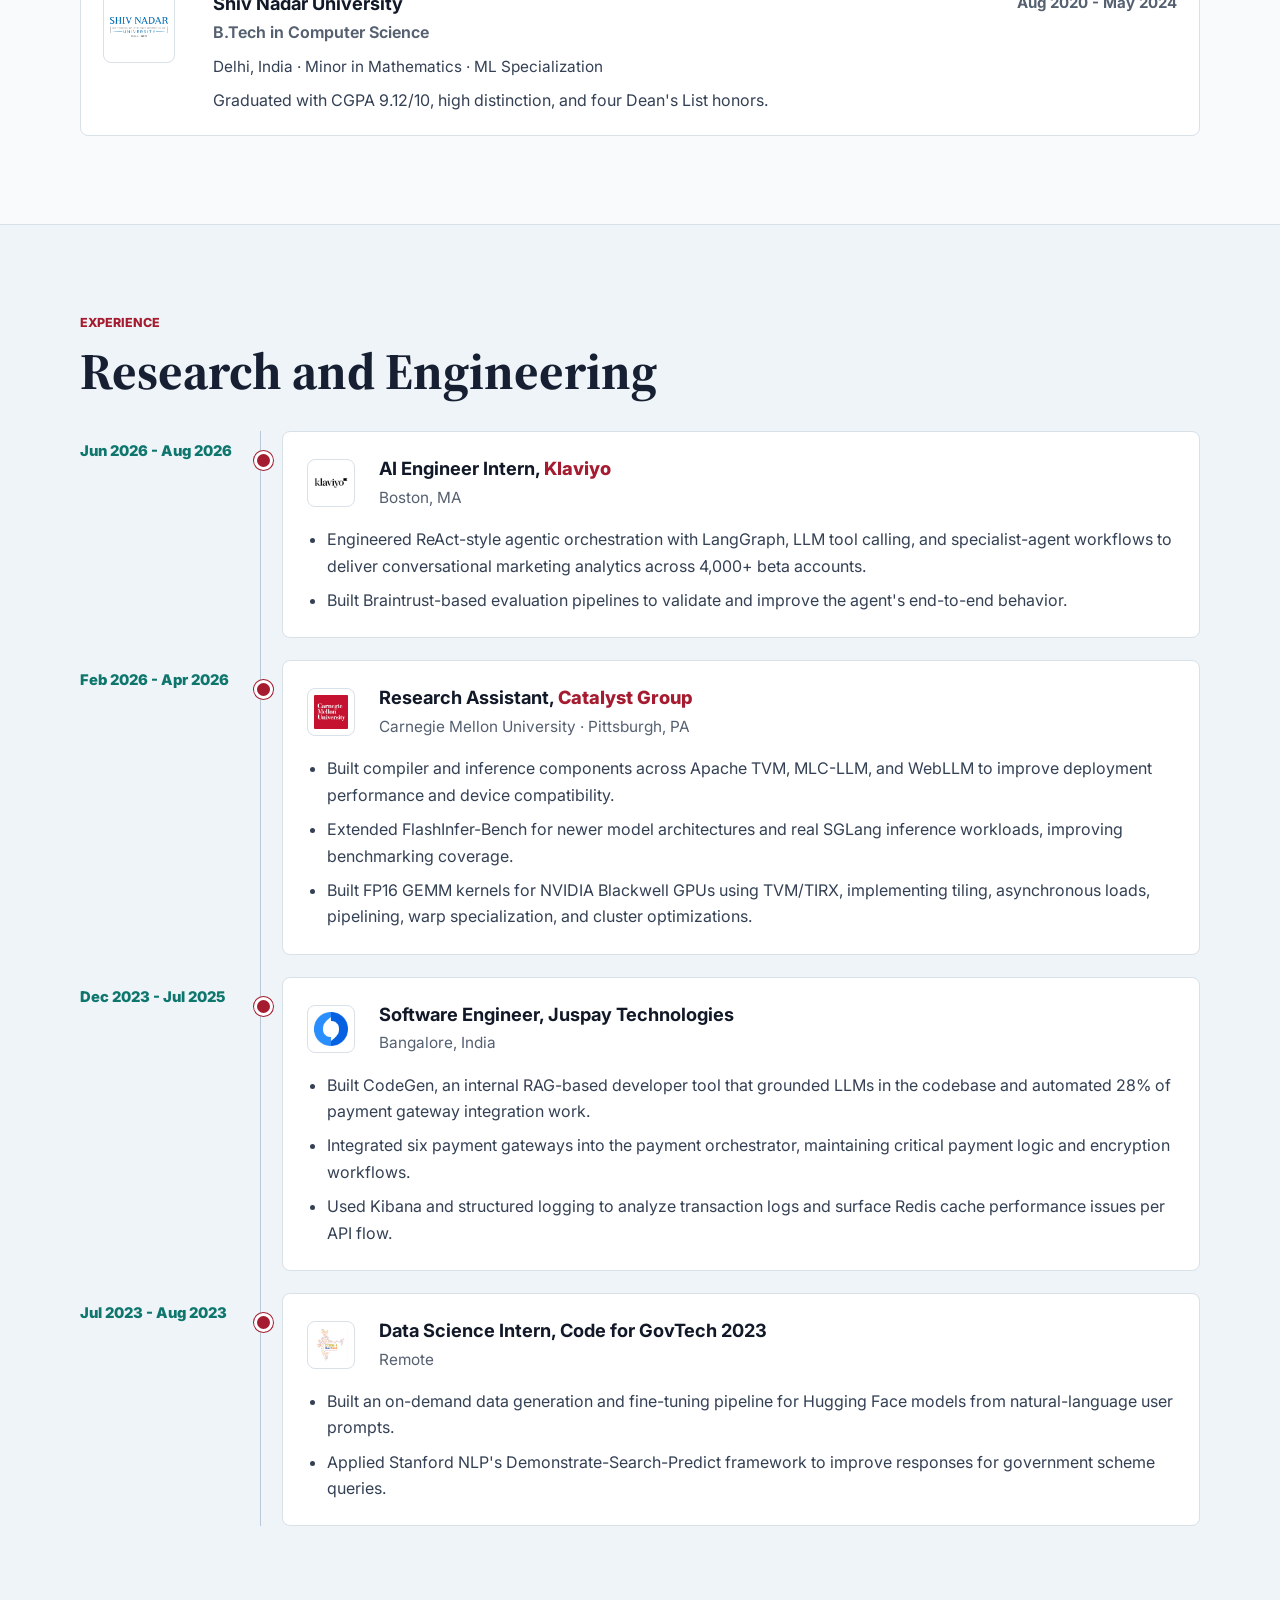
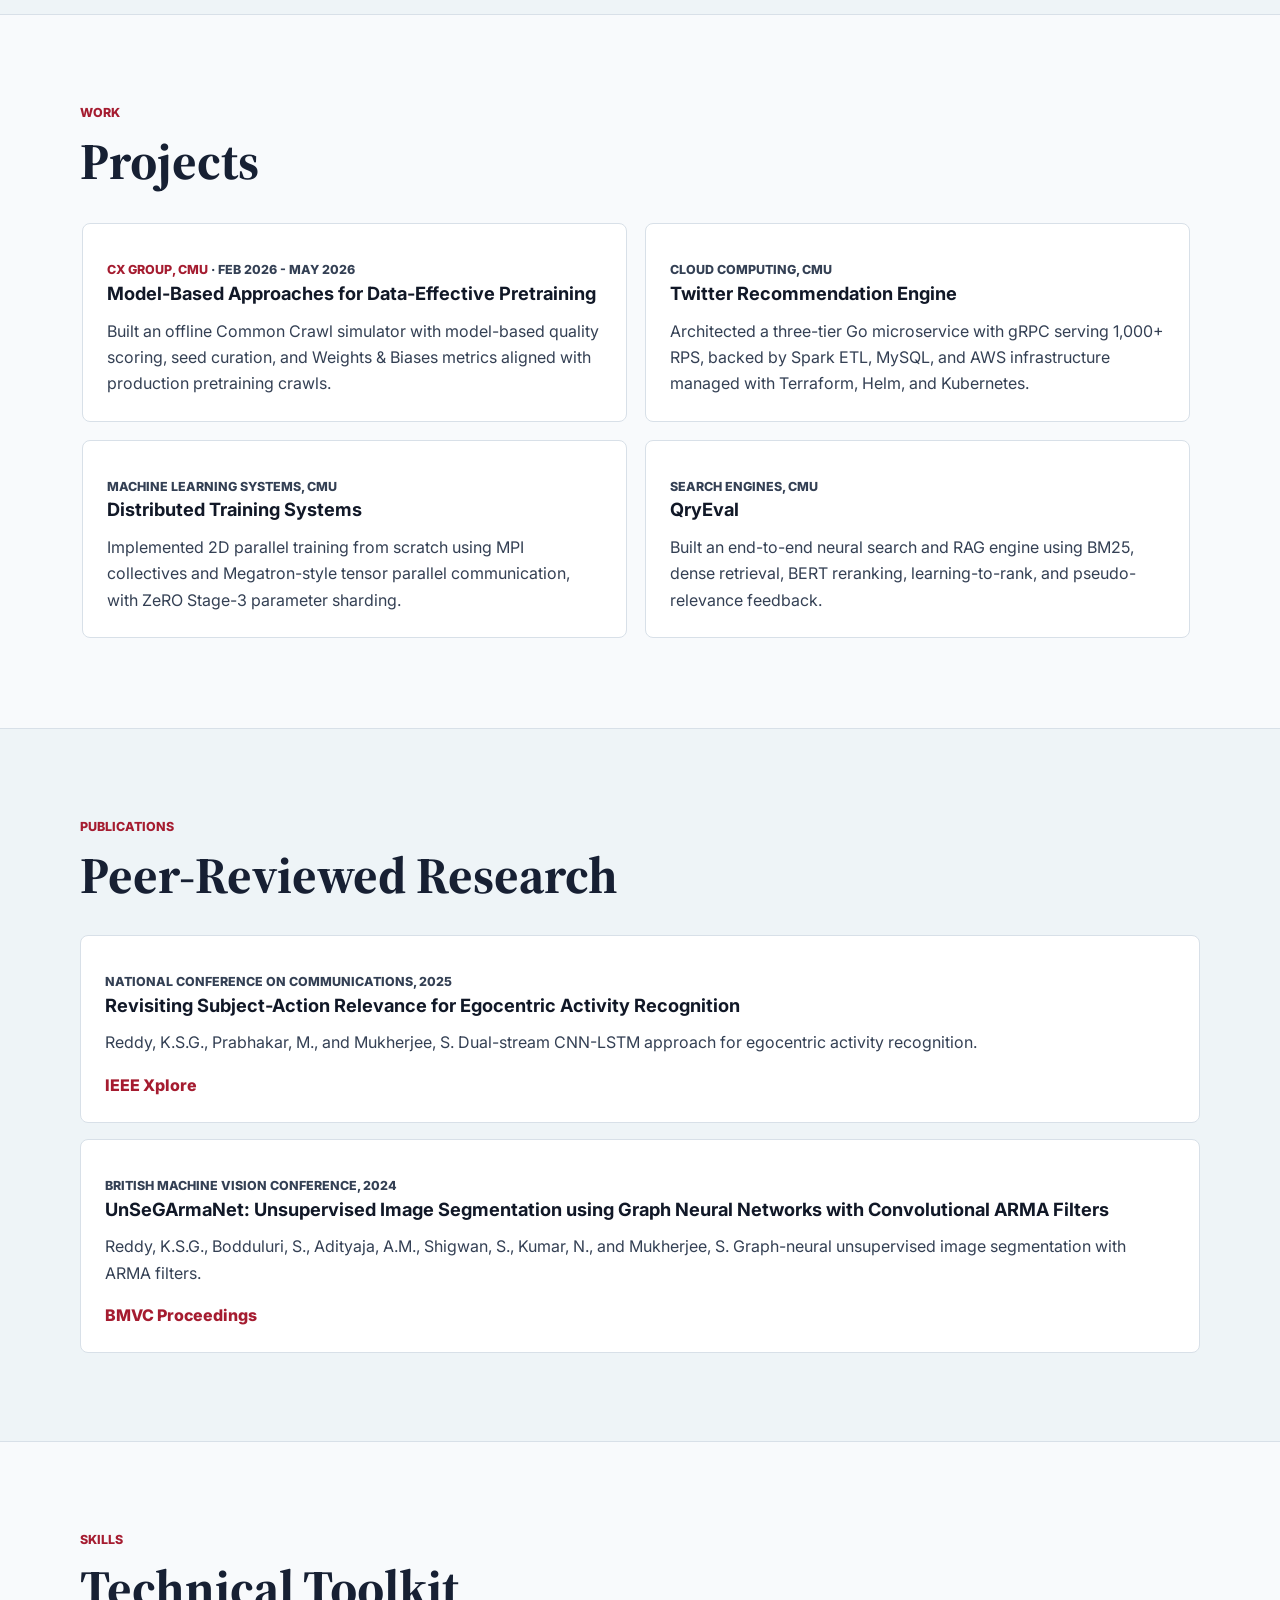
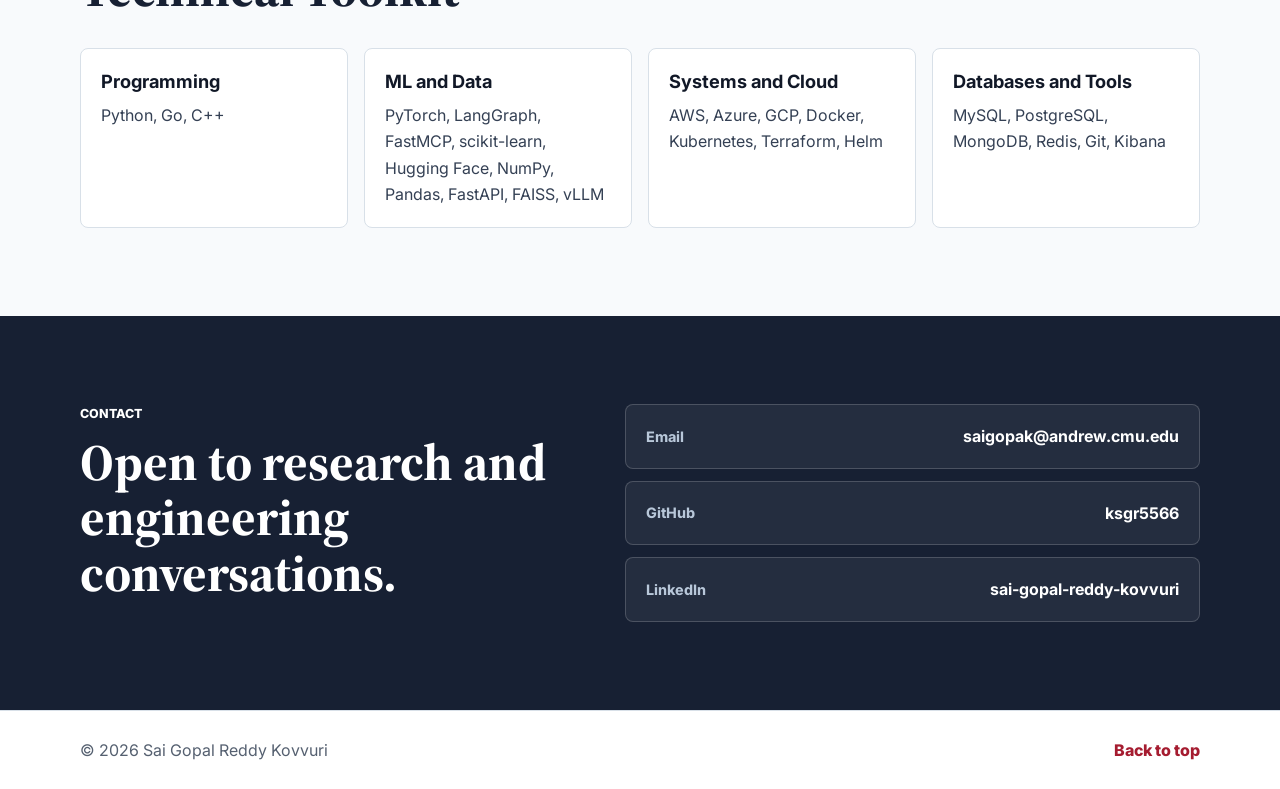
==== commit f89f7309: "Use Klaviyo logo in experience Replace the temporary company mark with the supplied brand asset." ====
--- a/index.html
+++ b/index.html
@@ -246,7 +246,7 @@
               <div class="timeline-date">Jun 2026 - Aug 2026</div>
               <div class="timeline-content">
                 <div class="timeline-title">
-                  <span class="company-mark" aria-hidden="true">K</span>
+                  <img src="assets/klaviyo.png" alt="Klaviyo logo" />
                   <div>
                     <h3>
                       AI Engineer Intern,
--- a/styles.css
+++ b/styles.css
@@ -493,27 +493,14 @@
   align-items: center;
 }
 
-.timeline-title img,
-.company-mark {
+.timeline-title img {
   width: 48px;
   height: 48px;
   border: 1px solid var(--line);
   border-radius: 8px;
   background: #fff;
-}
-
-.timeline-title img {
   padding: 6px;
   object-fit: contain;
-}
-
-.company-mark {
-  display: grid;
-  place-items: center;
-  background: #f7d247;
-  color: #111;
-  font-size: 1.35rem;
-  font-weight: 850;
 }
 
 .timeline-title .entry-meta {
